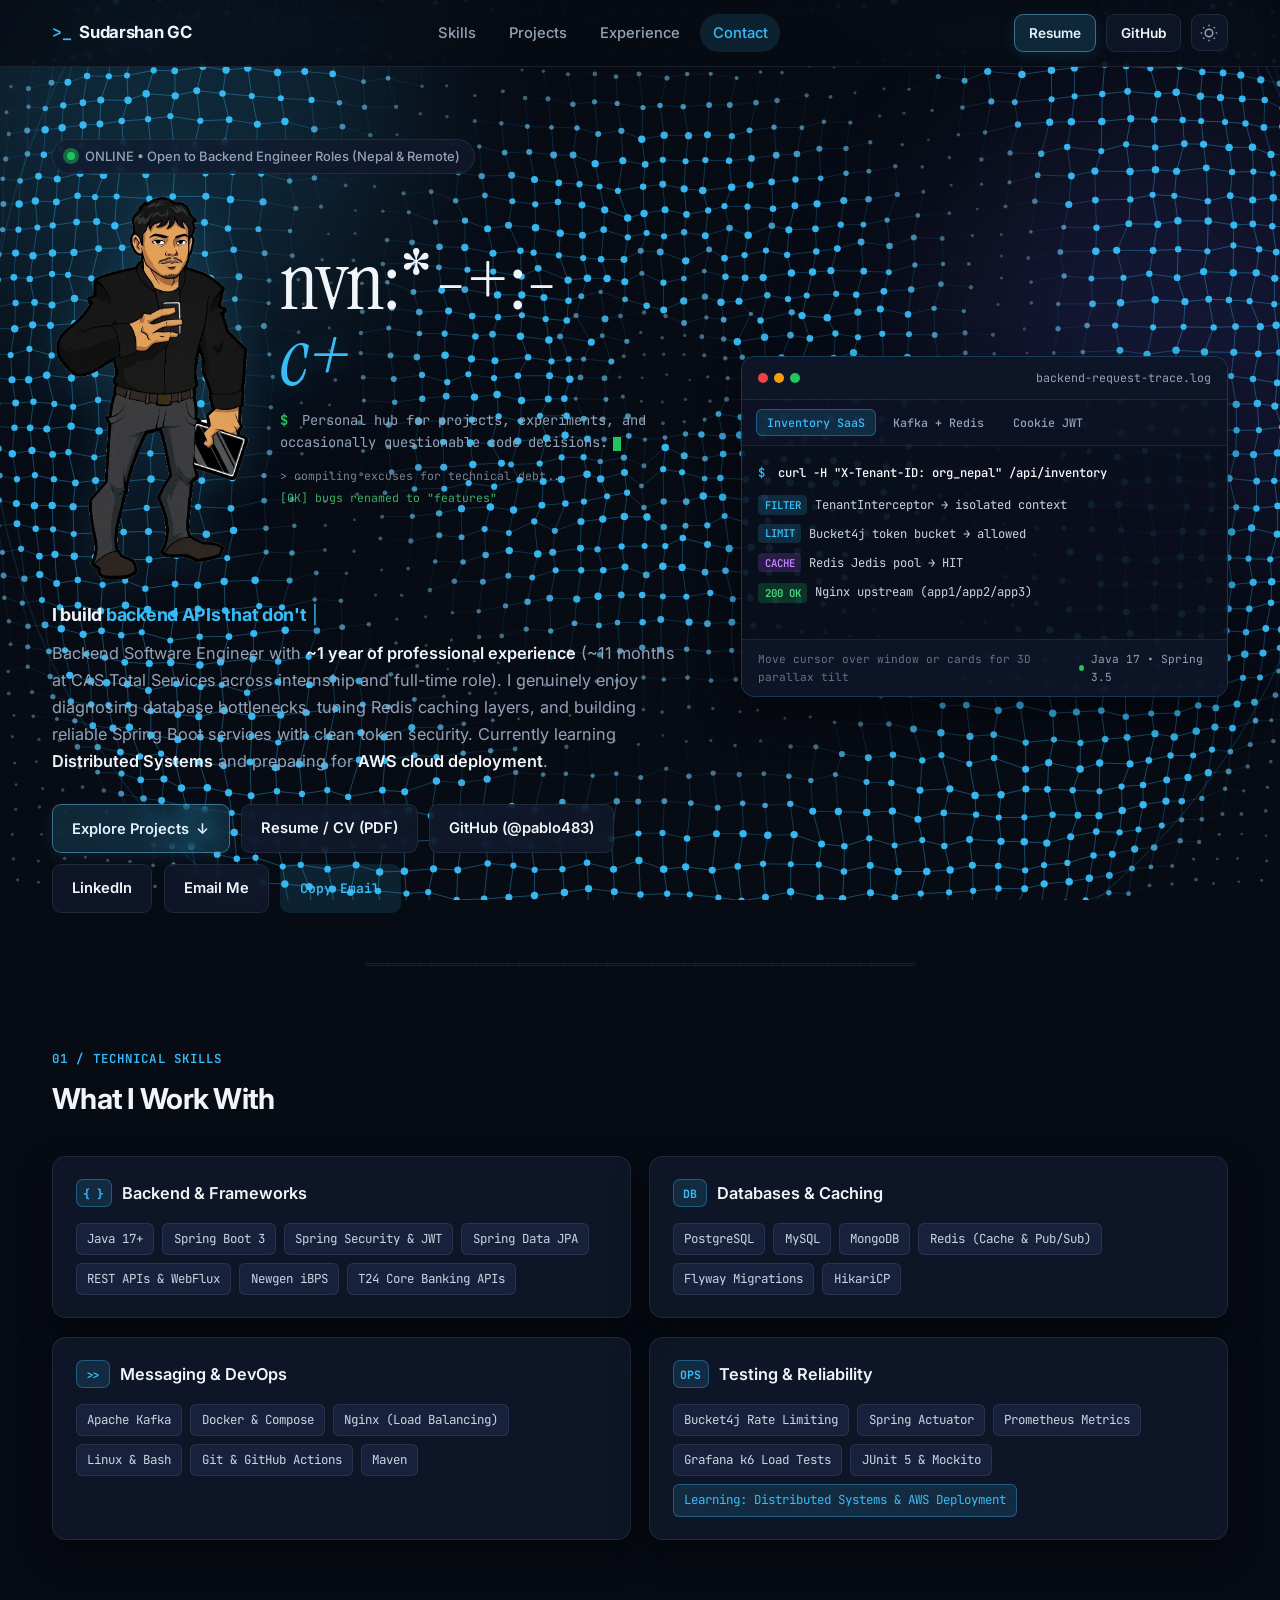
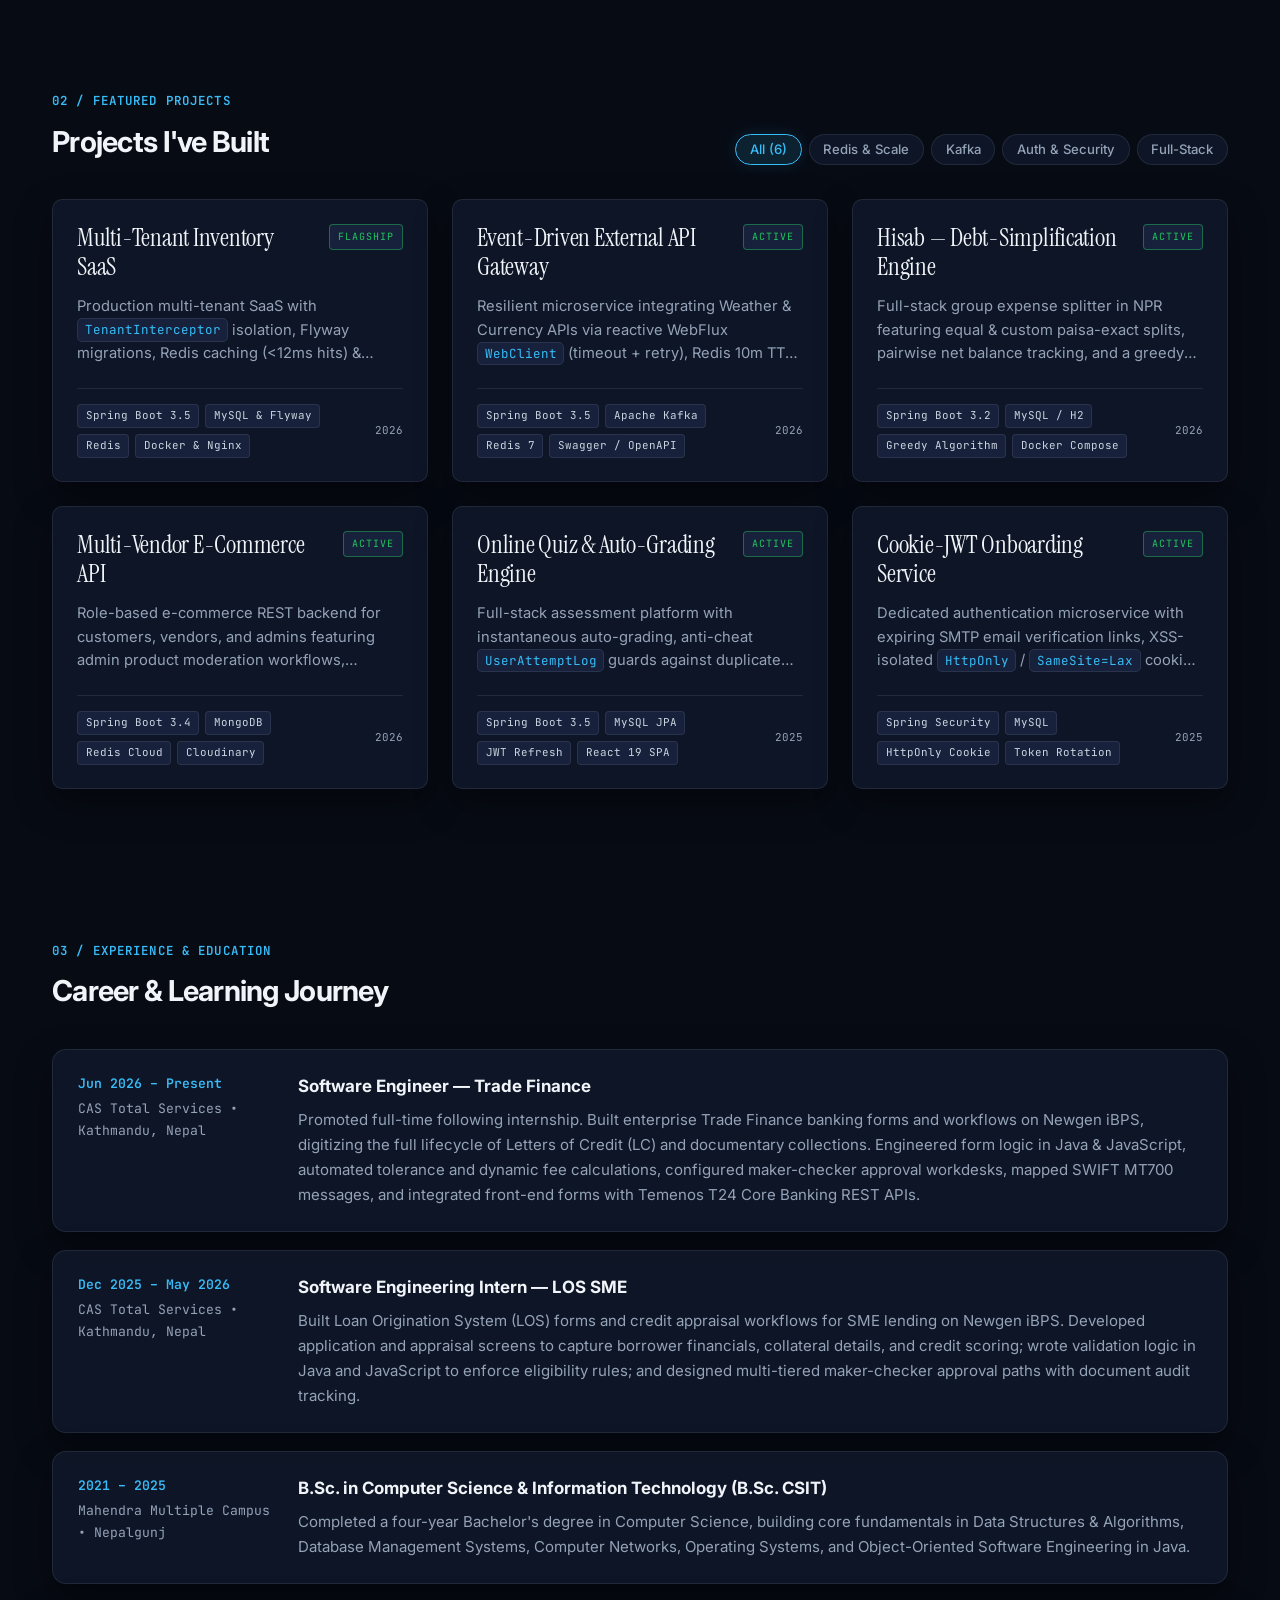
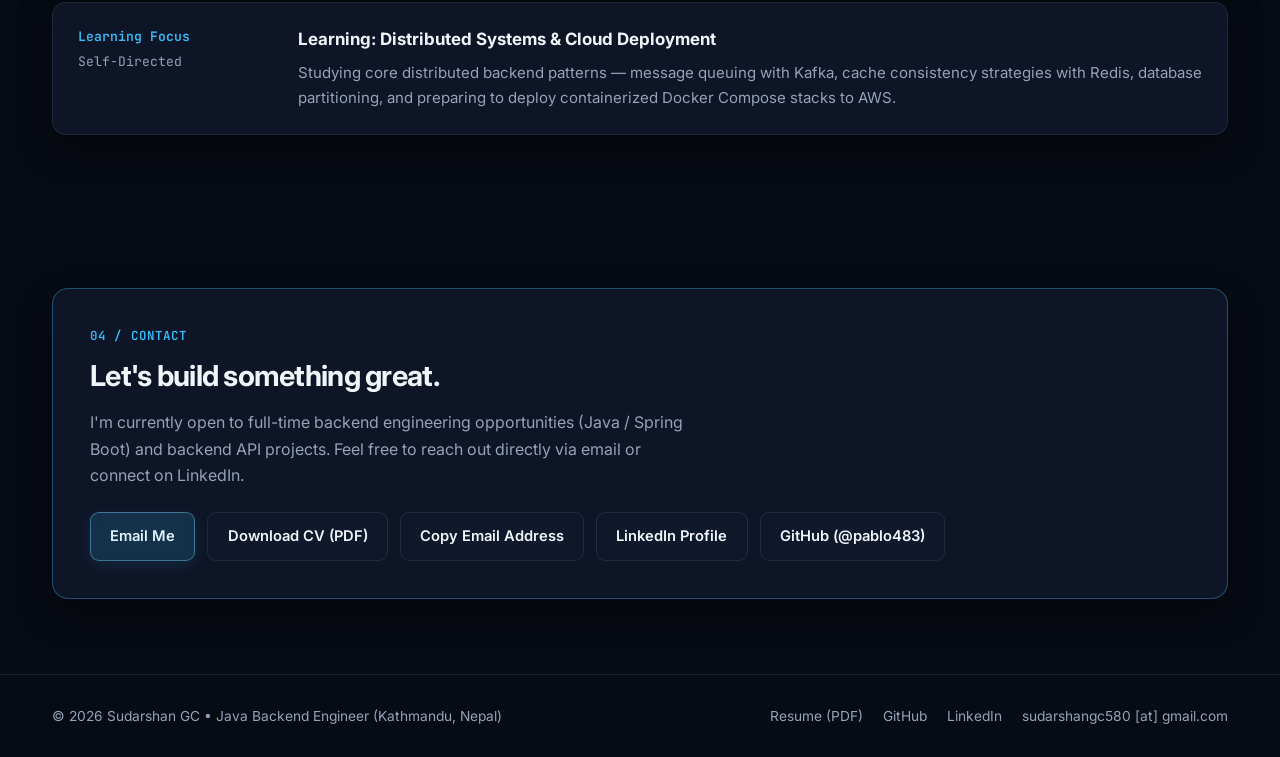
==== index.html @ 9711834b "Order portfolio projects by engineering depth and include Hisab debt-simplification engine" ====
<!DOCTYPE html>
<html lang="en" data-theme="dark">

<head>
  <meta charset="UTF-8" />
  <meta name="viewport" content="width=device-width, initial-scale=1.0" />
  <title>Sudarshan GC — Java &amp; Spring Boot Backend Engineer</title>
  <meta name="description"
    content="Portfolio of Sudarshan GC, Software Engineer (Java &amp; Spring Boot Backend) from Nepal specializing in REST APIs, PostgreSQL, MySQL, MongoDB, Redis, Apache Kafka, Docker, and AWS." />
  <meta property="og:title" content="Sudarshan GC — Java &amp; Spring Boot Backend Engineer" />
  <meta property="og:description"
    content="Backend Software Engineer building multi-tenant SaaS APIs, caching layers, and event-driven Spring Boot services." />
  <meta property="og:type" content="website" />
  <meta property="og:url" content="https://pablo483.github.io/" />
  <link rel="canonical" href="https://pablo483.github.io/" />
  <link rel="preconnect" href="https://fonts.googleapis.com" />
  <link rel="preconnect" href="https://fonts.gstatic.com" crossorigin />
  <link
    href="https://fonts.googleapis.com/css2?family=Instrument+Serif:ital@0;1&amp;family=Inter:wght@400;500;600;700;800&amp;family=JetBrains+Mono:wght@400;500;600&amp;display=swap"
    rel="stylesheet" />
  <link rel="stylesheet" href="styles.css?v=20261116e" />
  <script>
    (function () {
      try {
        var savedTheme = localStorage.getItem("portfolio_theme");
        if (savedTheme === "light" || savedTheme === "dark") {
          document.documentElement.setAttribute("data-theme", savedTheme);
        }
      } catch (e) { }
    })();
  </script>
</head>

<body>
  <!-- Ambient Aurora Orbs & Interactive Particle Lattice Canvas -->
  <div class="ambient-bg" aria-hidden="true">
    <div class="ambient-orb orb-1"></div>
    <div class="ambient-orb orb-2"></div>
  </div>
  <canvas id="particle-canvas" class="particle-canvas" aria-hidden="true"></canvas>

  <!-- Sticky Navigation -->
  <header class="site-header">
    <div class="scroll-progress" id="scroll-progress" aria-hidden="true"></div>
    <div class="container nav-inner">
      <a href="#top" class="brand" aria-label="Sudarshan GC Home">
        <span class="brand-prompt">&gt;_</span>
        <span class="brand-name">Sudarshan GC</span>
      </a>

      <nav class="nav-links" id="nav-links" aria-label="Primary Navigation">
        <a href="#skills" data-nav="skills">Skills</a>
        <a href="#projects" data-nav="projects">Projects</a>
        <a href="#experience" data-nav="experience">Experience</a>
        <a href="#contact" data-nav="contact">Contact</a>
      </nav>

      <div class="nav-actions">
        <a href="Sudarshan_GC_CV.pdf" target="_blank" rel="noopener noreferrer" class="btn btn-primary btn-sm">
          Resume
        </a>

        <a href="https://github.com/pablo483" target="_blank" rel="noopener noreferrer" class="btn btn-outline btn-sm">
          GitHub
        </a>

        <button type="button" class="icon-btn" id="theme-toggle" aria-label="Switch to light mode" title="Switch theme">
          <span class="theme-icon-wrap" id="theme-icon">
            <svg class="icon-sun" viewBox="0 0 24 24" width="18" height="18" fill="none" stroke="currentColor"
              stroke-width="2" aria-hidden="true">
              <circle cx="12" cy="12" r="5"></circle>
              <line x1="12" y1="1" x2="12" y2="3"></line>
              <line x1="12" y1="21" x2="12" y2="23"></line>
              <line x1="4.22" y1="4.22" x2="5.64" y2="5.64"></line>
              <line x1="18.36" y1="18.36" x2="19.78" y2="19.78"></line>
              <line x1="1" y1="12" x2="3" y2="12"></line>
              <line x1="21" y1="12" x2="23" y2="12"></line>
              <line x1="4.22" y1="19.78" x2="5.64" y2="18.36"></line>
              <line x1="18.36" y1="5.64" x2="19.78" y2="4.22"></line>
            </svg>
            <svg class="icon-moon" viewBox="0 0 24 24" width="18" height="18" fill="none" stroke="currentColor"
              stroke-width="2" aria-hidden="true">
              <path d="M21 12.79A9 9 0 1 1 11.21 3 7 7 0 0 0 21 12.79z"></path>
            </svg>
          </span>
        </button>

        <button type="button" class="icon-btn mobile-menu-btn" id="mobile-menu-btn" aria-label="Open navigation menu"
          aria-expanded="false">
          <svg viewBox="0 0 24 24" width="20" height="20" fill="none" stroke="currentColor" stroke-width="2">
            <line x1="3" y1="6" x2="21" y2="6"></line>
            <line x1="3" y1="12" x2="21" y2="12"></line>
            <line x1="3" y1="18" x2="21" y2="18"></line>
          </svg>
        </button>
      </div>
    </div>
  </header>

  <main id="top">
    <!-- Hero / Chad-Inspired Character Avatar + Editorial Title + Terminal Logs + Interactive Pipeline -->
    <section class="hero section">
      <div class="container hero-grid">
        <div class="hero-copy reveal">
          <div class="status-pill">
            <span class="status-dot"></span>
            <span>ONLINE &bull; Open to Backend Engineer Roles (Nepal &amp; Remote)</span>
          </div>

          <div class="hero-identity">
            <figure class="hero-avatar-figure" id="hero-avatar-tilt">
              <img src="sudarshan-avatar.png?v=20261116d" alt="Sudarshan GC character illustration"
                class="hero-avatar-img" width="200" height="384" />
            </figure>

            <div class="hero-identity-content">
              <h1 class="hero-editorial-title" id="scramble-title" title="Hover to decode">
                Sudarshan<br /><em>GC</em>
              </h1>

              <p class="hero-terminal-desc">
                <span class="prompt">$</span> Personal hub for projects, experiments, and occasionally questionable code
                decisions.<span class="terminal-block-cursor" aria-hidden="true"></span>
              </p>

              <!-- Live Scrolling Terminal Logs (Chad Bercea style) -->
              <div class="terminal-logs" id="terminal-logs" aria-live="polite">
                <div class="terminal-log-line">&gt; compiling excuses for technical debt...</div>
              </div>
            </div>
          </div>

          <p class="hero-role-line">
            I build <span class="typing-wrap"><span id="typing-role">backend APIs that don't fall over.</span><span
                class="typing-cursor" aria-hidden="true">|</span></span>
          </p>

          <p class="hero-subtitle">
            Backend Software Engineer with <strong>~1 year of professional experience</strong> (~11 months at CAS Total
            Services across internship and full-time role).
            I genuinely enjoy diagnosing database bottlenecks, tuning Redis caching layers, and building reliable Spring
            Boot services with clean token security.
            Currently learning <strong>Distributed Systems</strong> and preparing for <strong>AWS cloud
              deployment</strong>.
          </p>

          <div class="hero-cta">
            <a href="#projects" class="btn btn-primary btn-shine">
              <span>Explore Projects</span>
              <span aria-hidden="true">&darr;</span>
            </a>
            <a href="Sudarshan_GC_CV.pdf" target="_blank" rel="noopener noreferrer" class="btn btn-outline">
              Resume / CV (PDF)
            </a>
            <a href="https://github.com/pablo483" target="_blank" rel="noopener noreferrer" class="btn btn-outline">
              GitHub (@pablo483)
            </a>
            <a href="https://www.linkedin.com/in/sudarshan-gc-8323a5442/" target="_blank" rel="noopener noreferrer"
              class="btn btn-outline">
              LinkedIn
            </a>
            <a href="#" class="btn btn-outline js-email-link" data-user="sudarshangc580" data-domain="gmail.com">
              Email Me
            </a>
            <button type="button" class="btn btn-ghost copy-email-btn" data-email="sudarshangc580@gmail.com">
              Copy Email
            </button>
          </div>
        </div>

        <!-- Interactive Backend Pipeline Inspector -->
        <aside class="terminal-card spotlight-card reveal" style="--delay: 120ms"
          aria-label="Interactive Backend Request Trace">
          <div class="terminal-bar">
            <div class="terminal-dots" aria-hidden="true">
              <span class="dot red"></span>
              <span class="dot yellow"></span>
              <span class="dot green"></span>
            </div>
            <span class="terminal-title">backend-request-trace.log</span>
          </div>

          <div class="terminal-tabs" role="tablist" aria-label="Select sample API pipeline">
            <button type="button" class="term-tab active" data-trace="saas" role="tab" aria-selected="true">
              Inventory SaaS
            </button>
            <button type="button" class="term-tab" data-trace="kafka" role="tab" aria-selected="false">
              Kafka + Redis
            </button>
            <button type="button" class="term-tab" data-trace="auth" role="tab" aria-selected="false">
              Cookie JWT
            </button>
          </div>

          <div class="terminal-body" id="terminal-body">
            <div class="term-line cmd">
              <span class="prompt">$</span> curl -H "X-Tenant-ID: org_nepal" /api/inventory
            </div>
            <div class="term-line step">
              <span class="badge-ok">FILTER</span> TenantInterceptor &rarr; isolated context
            </div>
            <div class="term-line step">
              <span class="badge-ok">LIMIT</span> Bucket4j token bucket &rarr; allowed
            </div>
            <div class="term-line step">
              <span class="badge-cache">CACHE</span> Redis Jedis pool &rarr; HIT
            </div>
            <div class="term-line step">
              <span class="badge-http">200 OK</span> Nginx upstream (app1/app2/app3)
            </div>
          </div>

          <div class="terminal-footer">
            <span>Move cursor over window or cards for 3D parallax tilt</span>
            <span class="live-indicator"><span class="live-ping"></span>Java 17 • Spring 3.5</span>
          </div>
        </aside>
      </div>
      <div class="ascii-divider" id="ascii-divider" aria-hidden="true">
        ════════════════════════════════════════════════════════════════════════════════════════════════════</div>
    </section>

    <!-- Technical Skills -->
    <section id="skills" class="section">
      <div class="container">
        <div class="section-header reveal">
          <p class="section-eyebrow">01 / TECHNICAL SKILLS</p>
          <h2 class="section-title">What I Work With</h2>
        </div>

        <div class="skills-grid">
          <div class="skill-card spotlight-card reveal" style="--delay: 0ms">
            <div class="skill-card-head">
              <span class="skill-icon" aria-hidden="true">{ }</span>
              <h3>Backend &amp; Frameworks</h3>
            </div>
            <ul class="tag-list">
              <li>Java 17+</li>
              <li>Spring Boot 3</li>
              <li>Spring Security &amp; JWT</li>
              <li>Spring Data JPA</li>
              <li>REST APIs &amp; WebFlux</li>
              <li>Newgen iBPS</li>
              <li>T24 Core Banking APIs</li>
            </ul>
          </div>

          <div class="skill-card spotlight-card reveal" style="--delay: 70ms">
            <div class="skill-card-head">
              <span class="skill-icon" aria-hidden="true">DB</span>
              <h3>Databases &amp; Caching</h3>
            </div>
            <ul class="tag-list">
              <li>PostgreSQL</li>
              <li>MySQL</li>
              <li>MongoDB</li>
              <li>Redis (Cache &amp; Pub/Sub)</li>
              <li>Flyway Migrations</li>
              <li>HikariCP</li>
            </ul>
          </div>

          <div class="skill-card spotlight-card reveal" style="--delay: 140ms">
            <div class="skill-card-head">
              <span class="skill-icon" aria-hidden="true">&gt;&gt;</span>
              <h3>Messaging &amp; DevOps</h3>
            </div>
            <ul class="tag-list">
              <li>Apache Kafka</li>
              <li>Docker &amp; Compose</li>
              <li>Nginx (Load Balancing)</li>
              <li>Linux &amp; Bash</li>
              <li>Git &amp; GitHub Actions</li>
              <li>Maven</li>
            </ul>
          </div>

          <div class="skill-card spotlight-card reveal" style="--delay: 210ms">
            <div class="skill-card-head">
              <span class="skill-icon" aria-hidden="true">OPS</span>
              <h3>Testing &amp; Reliability</h3>
            </div>
            <ul class="tag-list">
              <li>Bucket4j Rate Limiting</li>
              <li>Spring Actuator</li>
              <li>Prometheus Metrics</li>
              <li>Grafana k6 Load Tests</li>
              <li>JUnit 5 &amp; Mockito</li>
              <li class="tag-highlight">Learning: Distributed Systems &amp; AWS Deployment</li>
            </ul>
          </div>
        </div>
      </div>
    </section>

    <!-- Featured Projects -->
    <section id="projects" class="section">
      <div class="container">
        <div class="section-header section-header-row reveal">
          <div>
            <p class="section-eyebrow">02 / FEATURED PROJECTS</p>
            <h2 class="section-title">Projects I've Built</h2>
          </div>

          <div class="filter-bar" role="group" aria-label="Filter projects by category">
            <button type="button" class="filter-btn active" data-filter="all">All (6)</button>
            <button type="button" class="filter-btn" data-filter="redis">Redis &amp; Scale</button>
            <button type="button" class="filter-btn" data-filter="kafka">Kafka</button>
            <button type="button" class="filter-btn" data-filter="security">Auth &amp; Security</button>
            <button type="button" class="filter-btn" data-filter="fullstack">Full-Stack</button>
          </div>
        </div>

        <div class="projects-grid" id="projects-grid">
          <!-- #1 Rank: Inventory-SAAS (214 files, Multi-Tenant SaaS + Redis + Nginx + Docker + k6 + React/TS) -->
          <article class="project-card spotlight-card reveal" data-tags="redis security fullstack">
            <div class="card__header">
              <h3 class="project-title">
                <a href="https://github.com/pablo483/Inventory-SAAS" target="_blank" rel="noopener noreferrer">
                  Multi-Tenant Inventory SaaS
                </a>
              </h3>
              <span class="card__status card__status--active">FLAGSHIP</span>
            </div>

            <p class="project-desc">
              Production multi-tenant SaaS with <code>TenantInterceptor</code> isolation, Flyway migrations, Redis caching (&lt;12ms hits) &amp; Pub/Sub, Bucket4j rate limiting, Nginx 3-replica Docker stack (1,200 req/s in k6), and React 19 + TS UI.
            </p>

            <div class="card__meta">
              <div class="card__tags">
                <span class="card__tag">Spring Boot 3.5</span>
                <span class="card__tag">MySQL &amp; Flyway</span>
                <span class="card__tag">Redis</span>
                <span class="card__tag">Docker &amp; Nginx</span>
              </div>
              <span class="card__date">2026</span>
            </div>

            <div class="card__links">
              <a href="https://github.com/pablo483/Inventory-SAAS" target="_blank" rel="noopener noreferrer"
                class="project-link card__link">
                GitHub &rarr;
              </a>
            </div>
          </article>

          <!-- #2 Rank: external-api-integration (WebClient + Redis 7 + Kafka KRaft + OpenAPI/Swagger + JUnit 5/Mockito + Docker Compose) -->
          <article class="project-card spotlight-card reveal" data-tags="redis kafka">
            <div class="card__header">
              <h3 class="project-title">
                <a href="https://github.com/pablo483/external-api-integration" target="_blank"
                  rel="noopener noreferrer">
                  Event-Driven External API Gateway
                </a>
              </h3>
              <span class="card__status card__status--active">ACTIVE</span>
            </div>

            <p class="project-desc">
              Resilient microservice integrating Weather &amp; Currency APIs via reactive WebFlux <code>WebClient</code> (timeout + retry), Redis 10m TTL caching, async Apache Kafka audit pipeline with manual offset commits, Swagger UI, and JUnit 5 tests.
            </p>

            <div class="card__meta">
              <div class="card__tags">
                <span class="card__tag">Spring Boot 3.5</span>
                <span class="card__tag">Apache Kafka</span>
                <span class="card__tag">Redis 7</span>
                <span class="card__tag">Swagger / OpenAPI</span>
              </div>
              <span class="card__date">2026</span>
            </div>

            <div class="card__links">
              <a href="https://github.com/pablo483/external-api-integration" target="_blank" rel="noopener noreferrer"
                class="project-link card__link">
                GitHub &rarr;
              </a>
            </div>
          </article>

          <!-- #3 Rank: hisab-splitwise (55 files, Greedy Debt-Simplification Engine + Spring Boot 3.2 + MySQL/H2 + Docker Compose + Full-Stack SPA) -->
          <article class="project-card spotlight-card reveal" data-tags="fullstack">
            <div class="card__header">
              <h3 class="project-title">
                <a href="https://github.com/pablo483/hisab-splitwise" target="_blank" rel="noopener noreferrer">
                  Hisab — Debt-Simplification Engine
                </a>
              </h3>
              <span class="card__status card__status--active">ACTIVE</span>
            </div>

            <p class="project-desc">
              Full-stack group expense splitter in NPR featuring equal &amp; custom paisa-exact splits, pairwise net balance tracking, and a greedy minimum-cash-flow debt-simplification algorithm that minimizes group settlement transactions.
            </p>

            <div class="card__meta">
              <div class="card__tags">
                <span class="card__tag">Spring Boot 3.2</span>
                <span class="card__tag">MySQL / H2</span>
                <span class="card__tag">Greedy Algorithm</span>
                <span class="card__tag">Docker Compose</span>
              </div>
              <span class="card__date">2026</span>
            </div>

            <div class="card__links">
              <a href="https://github.com/pablo483/hisab-splitwise" target="_blank" rel="noopener noreferrer"
                class="project-link card__link">
                GitHub &rarr;
              </a>
            </div>
          </article>

          <!-- #4 Rank: Ecommerce_Cloud (44 files, Multi-Vendor RBAC + MongoDB + Redis Cloud + Cloudinary CDN + Scheduled Low-Stock Alerts) -->
          <article class="project-card spotlight-card reveal" data-tags="redis security">
            <div class="card__header">
              <h3 class="project-title">
                <a href="https://github.com/pablo483/Ecommerce_Cloud" target="_blank" rel="noopener noreferrer">
                  Multi-Vendor E-Commerce API
                </a>
              </h3>
              <span class="card__status card__status--active">ACTIVE</span>
            </div>

            <p class="project-desc">
              Role-based e-commerce REST backend for customers, vendors, and admins featuring admin product moderation workflows, Cloudinary multipart media CDN, Redis paginated query caching (&lt;18ms), and <code>@Scheduled</code> low-stock SMTP alerts.
            </p>

            <div class="card__meta">
              <div class="card__tags">
                <span class="card__tag">Spring Boot 3.4</span>
                <span class="card__tag">MongoDB</span>
                <span class="card__tag">Redis Cloud</span>
                <span class="card__tag">Cloudinary</span>
              </div>
              <span class="card__date">2026</span>
            </div>

            <div class="card__links">
              <a href="https://github.com/pablo483/Ecommerce_Cloud" target="_blank" rel="noopener noreferrer"
                class="project-link card__link">
                GitHub &rarr;
              </a>
            </div>
          </article>

          <!-- #5 Rank: online-quiz-backend + Online-Quiz-Frontend (Full-Stack Assessment Engine + Anti-Cheat Attempt Log + React 19 SPA) -->
          <article class="project-card spotlight-card reveal" data-tags="security fullstack">
            <div class="card__header">
              <h3 class="project-title">
                <a href="https://github.com/pablo483/online-quiz-backend" target="_blank" rel="noopener noreferrer">
                  Online Quiz &amp; Auto-Grading Engine
                </a>
              </h3>
              <span class="card__status card__status--active">ACTIVE</span>
            </div>

            <p class="project-desc">
              Full-stack assessment platform with instantaneous auto-grading, anti-cheat <code>UserAttemptLog</code> guards against duplicate option guesses, JWT + UUID refresh tokens, paired with a React 19 + Tailwind CSS frontend.
            </p>

            <div class="card__meta">
              <div class="card__tags">
                <span class="card__tag">Spring Boot 3.5</span>
                <span class="card__tag">MySQL JPA</span>
                <span class="card__tag">JWT Refresh</span>
                <span class="card__tag">React 19 SPA</span>
              </div>
              <span class="card__date">2025</span>
            </div>

            <div class="card__links">
              <a href="https://github.com/pablo483/online-quiz-backend" target="_blank" rel="noopener noreferrer"
                class="project-link card__link">
                GitHub &rarr;
              </a>
            </div>
          </article>

          <!-- #6 Rank: UserOnboarding-API-Cookie (HttpOnly Cookie JWT + DB Refresh Token Rotation + Email Verification + GitHub Actions CI) -->
          <article class="project-card spotlight-card reveal" data-tags="security">
            <div class="card__header">
              <h3 class="project-title">
                <a href="https://github.com/pablo483/UserOnboarding-API-Cookie" target="_blank"
                  rel="noopener noreferrer">
                  Cookie-JWT Onboarding Service
                </a>
              </h3>
              <span class="card__status card__status--active">ACTIVE</span>
            </div>

            <p class="project-desc">
              Dedicated authentication microservice with expiring SMTP email verification links, XSS-isolated <code>HttpOnly</code> / <code>SameSite=Lax</code> cookie JWTs (15m window), and stateful refresh token rotation in MySQL.
            </p>

            <div class="card__meta">
              <div class="card__tags">
                <span class="card__tag">Spring Security</span>
                <span class="card__tag">MySQL</span>
                <span class="card__tag">HttpOnly Cookie</span>
                <span class="card__tag">Token Rotation</span>
              </div>
              <span class="card__date">2025</span>
            </div>

            <div class="card__links">
              <a href="https://github.com/pablo483/UserOnboarding-API-Cookie" target="_blank" rel="noopener noreferrer"
                class="project-link card__link">
                GitHub &rarr;
              </a>
            </div>
          </article>
        </div>
      </div>
    </section>

    <!-- Experience -->
    <section id="experience" class="section">
      <div class="container">
        <div class="section-header reveal">
          <p class="section-eyebrow">03 / EXPERIENCE &amp; EDUCATION</p>
          <h2 class="section-title">Career &amp; Learning Journey</h2>
        </div>

        <div class="timeline">
          <div class="timeline-item spotlight-card reveal">
            <div class="timeline-meta">
              <span class="timeline-period">Jun 2026 &ndash; Present</span>
              <span class="timeline-location">CAS Total Services &bull; Kathmandu, Nepal</span>
            </div>
            <div class="timeline-content">
              <h3>Software Engineer &mdash; Trade Finance</h3>
              <p>
                Promoted full-time following internship. Built enterprise Trade Finance banking forms and workflows on
                Newgen iBPS, digitizing the full lifecycle of Letters of Credit (LC) and documentary collections.
                Engineered form logic in Java &amp; JavaScript, automated tolerance and dynamic fee calculations,
                configured maker-checker approval workdesks, mapped SWIFT MT700 messages, and integrated front-end forms
                with Temenos T24 Core Banking REST APIs.
              </p>
            </div>
          </div>

          <div class="timeline-item spotlight-card reveal" style="--delay: 60ms">
            <div class="timeline-meta">
              <span class="timeline-period">Dec 2025 &ndash; May 2026</span>
              <span class="timeline-location">CAS Total Services &bull; Kathmandu, Nepal</span>
            </div>
            <div class="timeline-content">
              <h3>Software Engineering Intern &mdash; LOS SME</h3>
              <p>
                Built Loan Origination System (LOS) forms and credit appraisal workflows for SME lending on Newgen iBPS.
                Developed application and appraisal screens to capture borrower financials, collateral details, and
                credit scoring; wrote validation logic in Java and JavaScript to enforce eligibility rules; and designed
                multi-tiered maker-checker approval paths with document audit tracking.
              </p>
            </div>
          </div>

          <div class="timeline-item spotlight-card reveal" style="--delay: 120ms">
            <div class="timeline-meta">
              <span class="timeline-period">2021 &ndash; 2025</span>
              <span class="timeline-location">Mahendra Multiple Campus &bull; Nepalgunj</span>
            </div>
            <div class="timeline-content">
              <h3>B.Sc. in Computer Science &amp; Information Technology (B.Sc. CSIT)</h3>
              <p>
                Completed a four-year Bachelor's degree in Computer Science, building core fundamentals in Data
                Structures &amp; Algorithms,
                Database Management Systems, Computer Networks, Operating Systems, and Object-Oriented Software
                Engineering in Java.
              </p>
            </div>
          </div>

          <div class="timeline-item spotlight-card reveal" style="--delay: 180ms">
            <div class="timeline-meta">
              <span class="timeline-period">Learning Focus</span>
              <span class="timeline-location">Self-Directed</span>
            </div>
            <div class="timeline-content">
              <h3>Learning: Distributed Systems &amp; Cloud Deployment</h3>
              <p>
                Studying core distributed backend patterns &mdash; message queuing with Kafka, cache consistency
                strategies with Redis,
                database partitioning, and preparing to deploy containerized Docker Compose stacks to AWS.
              </p>
            </div>
          </div>
        </div>
      </div>
    </section>

    <!-- Contact -->
    <section id="contact" class="section contact-section">
      <div class="container">
        <div class="contact-box spotlight-card reveal">
          <div>
            <p class="section-eyebrow">04 / CONTACT</p>
            <h2 class="section-title">Let's build something great.</h2>
            <p class="contact-desc">
              I'm currently open to full-time backend engineering opportunities (Java / Spring Boot) and backend API
              projects.
              Feel free to reach out directly via email or connect on LinkedIn.
            </p>
          </div>

          <div class="contact-actions">
            <a href="#" class="btn btn-primary btn-shine js-email-link" data-user="sudarshangc580"
              data-domain="gmail.com">
              Email Me
            </a>
            <a href="Sudarshan_GC_CV.pdf" download="Sudarshan_GC_CV.pdf" class="btn btn-outline">
              Download CV (PDF)
            </a>
            <button type="button" class="btn btn-outline copy-email-btn" data-email="sudarshangc580@gmail.com">
              Copy Email Address
            </button>
            <a href="https://www.linkedin.com/in/sudarshan-gc-8323a5442/" target="_blank" rel="noopener noreferrer"
              class="btn btn-outline">
              LinkedIn Profile
            </a>
            <a href="https://github.com/pablo483" target="_blank" rel="noopener noreferrer" class="btn btn-outline">
              GitHub (@pablo483)
            </a>
          </div>
        </div>
      </div>
    </section>
  </main>

  <footer class="site-footer">
    <div class="container footer-inner">
      <span>&copy; <span id="year"></span> Sudarshan GC • Java Backend Engineer (Kathmandu, Nepal)</span>
      <div class="footer-links">
        <a href="Sudarshan_GC_CV.pdf" target="_blank" rel="noopener noreferrer">Resume (PDF)</a>
        <a href="https://github.com/pablo483" target="_blank" rel="noopener noreferrer">GitHub</a>
        <a href="https://www.linkedin.com/in/sudarshan-gc-8323a5442/" target="_blank"
          rel="noopener noreferrer">LinkedIn</a>
        <a href="#" class="js-email-link" data-user="sudarshangc580" data-domain="gmail.com">
          sudarshangc580 [at] gmail.com
        </a>
      </div>
    </div>
  </footer>

  <!-- Floating Back-to-Top Button -->
  <button type="button" id="back-to-top" class="back-to-top" aria-label="Scroll back to top" title="Back to top">
    &uarr;
  </button>

  <div id="toast" class="toast" role="status" aria-live="polite" hidden>
    Email copied to clipboard!
  </div>

  <script src="particles.js?v=20261116d"></script>
  <script src="script.js?v=20261116d"></script>
</body>

</html>
---- styles.css ----
:root[data-theme="dark"] {
  color-scheme: dark;
  --bg: #070b14;
  --bg-elevated: #0f1629;
  --bg-card: rgba(17, 25, 44, 0.78);
  --bg-card-hover: rgba(24, 35, 62, 0.92);
  --terminal-bg: rgba(10, 15, 28, 0.9);
  --border: rgba(148, 163, 184, 0.14);
  --border-strong: rgba(56, 189, 248, 0.35);
  --text: #f1f5f9;
  --text-muted: #94a3b8;
  --accent: #38bdf8;
  --accent-strong: #0284c7;
  --accent-soft: rgba(56, 189, 248, 0.13);
  --spotlight: rgba(56, 189, 248, 0.11);
  --success: #22c55e;
  --tag-bg: rgba(26, 37, 64, 0.85);
  --tag-text: #cbd5e1;
  --header-bg: rgba(7, 11, 20, 0.78);
  --grid-line: rgba(148, 163, 184, 0.07);
  --orb-1: rgba(56, 189, 248, 0.16);
  --orb-2: rgba(99, 102, 241, 0.14);
  --shadow: 0 14px 36px rgba(0, 0, 0, 0.42);
  --avatar-shadow: 0 4px 24px rgba(56, 189, 248, 0.18);
  --avatar-shadow-hover: 0 8px 32px rgba(56, 189, 248, 0.32);
}

:root[data-theme="light"] {
  color-scheme: light;
  --bg: #f8fafc;
  --bg-elevated: #ffffff;
  --bg-card: rgba(255, 255, 255, 0.88);
  --bg-card-hover: #ffffff;
  --terminal-bg: #0f172a;
  --border: rgba(15, 23, 42, 0.1);
  --border-strong: rgba(2, 132, 199, 0.38);
  --text: #0f172a;
  --text-muted: #475569;
  --accent: #0284c7;
  --accent-strong: #0369a1;
  --accent-soft: rgba(2, 132, 199, 0.1);
  --spotlight: rgba(2, 132, 199, 0.08);
  --success: #16a34a;
  --tag-bg: #f1f5f9;
  --tag-text: #334155;
  --header-bg: rgba(248, 250, 252, 0.82);
  --grid-line: rgba(15, 23, 42, 0.05);
  --orb-1: rgba(14, 165, 233, 0.13);
  --orb-2: rgba(99, 102, 241, 0.1);
  --shadow: 0 10px 28px rgba(15, 23, 42, 0.07);
  --avatar-shadow: 0 4px 24px rgba(2, 132, 199, 0.14);
  --avatar-shadow-hover: 0 8px 32px rgba(2, 132, 199, 0.24);
}

*,
*::before,
*::after {
  box-sizing: border-box;
}

html {
  scroll-behavior: smooth;
  scroll-padding-top: 84px;
}

body {
  margin: 0;
  font-family: "Inter", -apple-system, BlinkMacSystemFont, "Segoe UI", Roboto, sans-serif;
  background-color: var(--bg);
  color: var(--text);
  line-height: 1.65;
  overflow-x: hidden;
  -webkit-font-smoothing: antialiased;
}

/* Ambient Aurora Orbs & Interactive Particle Canvas */
.ambient-bg {
  position: fixed;
  inset: 0;
  z-index: -2;
  pointer-events: none;
  overflow: hidden;
}

.particle-canvas {
  position: fixed;
  inset: 0;
  z-index: -1;
  pointer-events: none;
  display: block;
}

main {
  position: relative;
  z-index: 1;
}

.ambient-orb {
  position: absolute;
  border-radius: 50%;
  filter: blur(90px);
  animation: orbFloat 16s ease-in-out infinite alternate;
}

.orb-1 {
  width: 480px;
  height: 480px;
  top: -120px;
  left: -80px;
  background: var(--orb-1);
}

.orb-2 {
  width: 440px;
  height: 440px;
  top: 120px;
  right: -100px;
  background: var(--orb-2);
  animation-delay: -7s;
}

@keyframes orbFloat {
  0% {
    transform: translate3d(0, 0, 0) scale(1);
  }

  100% {
    transform: translate3d(40px, 35px, 0) scale(1.08);
  }
}

code {
  font-family: "JetBrains Mono", ui-monospace, SFMono-Regular, Menlo, monospace;
  font-size: 0.85em;
  background: var(--tag-bg);
  color: var(--accent);
  padding: 0.14rem 0.42rem;
  border-radius: 5px;
  border: 1px solid var(--border);
}

a {
  color: inherit;
  text-decoration: none;
}

.container {
  width: 100%;
  max-width: 1240px;
  margin: 0 auto;
  padding: 0 2rem;
}

.section {
  padding: 4.75rem 0;
  position: relative;
}

/* Header, Scroll Progress Bar & Nav */
.site-header {
  position: sticky;
  top: 0;
  z-index: 50;
  background: var(--header-bg);
  backdrop-filter: blur(14px);
  -webkit-backdrop-filter: blur(14px);
  border-bottom: 1px solid var(--border);
}

.scroll-progress {
  position: absolute;
  top: 0;
  left: 0;
  height: 2.5px;
  width: 100%;
  background: linear-gradient(90deg, #38bdf8, #818cf8, #34d399);
  transform-origin: 0 50%;
  transform: scaleX(0);
  transition: transform 0.08s linear;
}

.nav-inner {
  display: flex;
  align-items: center;
  justify-content: space-between;
  height: 66px;
  gap: 1rem;
}

.brand {
  display: inline-flex;
  align-items: center;
  gap: 0.5rem;
  font-weight: 700;
  font-size: 1.05rem;
  letter-spacing: -0.02em;
}

.brand-prompt {
  font-family: "JetBrains Mono", monospace;
  color: var(--accent);
  font-weight: 600;
  transition: transform 0.2s ease;
}

.brand:hover .brand-prompt {
  transform: translateX(3px);
}

.nav-links {
  display: flex;
  align-items: center;
  gap: 0.45rem;
  font-size: 0.92rem;
  font-weight: 500;
  color: var(--text-muted);
}

.nav-links a {
  padding: 0.4rem 0.8rem;
  border-radius: 999px;
  transition: color 0.2s ease, background-color 0.2s ease;
}

.nav-links a:hover {
  color: var(--text);
  background: var(--accent-soft);
}

.nav-links a.active {
  color: var(--accent);
  background: var(--accent-soft);
}

.nav-actions {
  display: flex;
  align-items: center;
  gap: 0.6rem;
}

.icon-btn.mobile-menu-btn {
  display: none;
}

[data-theme="dark"] .icon-moon {
  display: none;
}

[data-theme="light"] .icon-sun {
  display: none;
}

/* Theme Switch: View Transitions Circular Reveal + Icon Spin */
::view-transition {
  background: transparent;
}

::view-transition-old(root),
::view-transition-new(root) {
  animation: none;
  mix-blend-mode: normal;
  will-change: clip-path;
}

::view-transition-old(root) {
  z-index: 1;
}

::view-transition-new(root) {
  z-index: 9999;
}

html.theme-transitioning *,
html.theme-transitioning *::before,
html.theme-transitioning *::after {
  transition-duration: 0s !important;
  transition-delay: 0s !important;
}

.theme-icon-wrap {
  display: inline-flex;
  align-items: center;
  justify-content: center;
  width: 18px;
  height: 18px;
}

.theme-icon-wrap svg {
  display: block;
}

@keyframes theme-icon-spin {
  0% {
    transform: rotate(0deg) scale(1);
  }

  40% {
    transform: rotate(160deg) scale(0.65);
  }

  100% {
    transform: rotate(360deg) scale(1);
  }
}

.theme-icon-spin {
  animation: theme-icon-spin 0.48s cubic-bezier(0.22, 1, 0.36, 1) forwards;
}

/* Buttons & Hover Sheen */
.btn {
  position: relative;
  overflow: hidden;
  display: inline-flex;
  align-items: center;
  justify-content: center;
  gap: 0.45rem;
  font-family: inherit;
  font-size: 0.92rem;
  font-weight: 600;
  padding: 0.7rem 1.2rem;
  border-radius: 9px;
  border: 1px solid transparent;
  cursor: pointer;
  transition: transform 0.18s ease, box-shadow 0.2s ease, border-color 0.2s ease, background-color 0.2s ease;
}

.btn:hover {
  transform: translateY(-1.5px);
}

.btn:active {
  transform: translateY(0);
}

.btn-sm {
  padding: 0.44rem 0.88rem;
  font-size: 0.85rem;
}

.btn-primary {
  background: rgba(56, 189, 248, 0.16);
  color: #e0f2fe;
  border-color: rgba(125, 211, 252, 0.42);
  box-shadow: 0 4px 16px rgba(56, 189, 248, 0.12);
  backdrop-filter: blur(8px);
}

.btn-primary:hover {
  background: rgba(56, 189, 248, 0.24);
  color: #ffffff;
  border-color: rgba(125, 211, 252, 0.72);
  box-shadow: 0 8px 22px rgba(56, 189, 248, 0.2);
}

:root[data-theme="light"] .btn-primary {
  background: rgba(14, 165, 233, 0.12);
  color: #0369a1;
  border-color: rgba(2, 132, 199, 0.35);
  box-shadow: 0 4px 14px rgba(2, 132, 199, 0.1);
}

:root[data-theme="light"] .btn-primary:hover {
  background: rgba(14, 165, 233, 0.2);
  color: #075985;
  border-color: rgba(2, 132, 199, 0.55);
}

.btn-shine::after {
  content: "";
  position: absolute;
  top: 0;
  left: -120%;
  width: 65%;
  height: 100%;
  background: linear-gradient(115deg,
      transparent,
      rgba(255, 255, 255, 0.28),
      transparent);
  transform: skewX(-20deg);
  transition: left 0.55s ease;
}

.btn-shine:hover::after {
  left: 140%;
}

.btn-outline {
  background: var(--bg-card);
  border-color: var(--border);
  color: var(--text);
  backdrop-filter: blur(8px);
}

.btn-outline:hover {
  background: var(--bg-card-hover);
  border-color: var(--border-strong);
}

.btn-ghost {
  background: var(--accent-soft);
  border-color: transparent;
  color: var(--accent);
  font-family: "JetBrains Mono", monospace;
  font-size: 0.82rem;
}

.btn-ghost:hover {
  border-color: var(--accent);
}

.icon-btn {
  display: inline-flex;
  align-items: center;
  justify-content: center;
  width: 37px;
  height: 37px;
  border-radius: 9px;
  border: 1px solid var(--border);
  background: var(--bg-card);
  color: var(--text-muted);
  cursor: pointer;
  transition: transform 0.18s ease, color 0.18s ease, border-color 0.18s ease;
}

.icon-btn:hover {
  color: var(--accent);
  border-color: var(--border-strong);
  transform: rotate(8deg);
}

/* Hero Two-Column Layout */
.hero {
  padding-top: 4.5rem;
  padding-bottom: 3.75rem;
}

.hero-grid {
  display: grid;
  grid-template-columns: 1.18fr 0.88fr;
  align-items: center;
  gap: 2.25rem;
}

.status-pill {
  display: inline-flex;
  align-items: center;
  gap: 0.6rem;
  padding: 0.36rem 0.9rem;
  border-radius: 999px;
  background: var(--bg-card);
  border: 1px solid var(--border);
  font-size: 0.81rem;
  font-weight: 500;
  color: var(--text-muted);
  margin-bottom: 1.4rem;
  backdrop-filter: blur(8px);
}

.status-dot {
  position: relative;
  width: 8px;
  height: 8px;
  border-radius: 50%;
  background: var(--success);
}

.status-dot::after {
  content: "";
  position: absolute;
  inset: -4px;
  border-radius: 50%;
  background: var(--success);
  opacity: 0.45;
  animation: radarPulse 2.2s ease-out infinite;
}

@keyframes radarPulse {
  0% {
    transform: scale(0.7);
    opacity: 0.65;
  }

  100% {
    transform: scale(2.3);
    opacity: 0;
  }
}

.hero-editorial-title {
  margin: 0 0 0.75rem;
  font-family: "Instrument Serif", Georgia, serif;
  font-size: clamp(3.4rem, 6.6vw, 5.1rem);
  font-weight: 400;
  line-height: 0.94;
  letter-spacing: -0.02em;
  color: var(--text);
  cursor: default;
  white-space: nowrap;
  display: inline-block;
}

.hero-editorial-title em {
  font-style: italic;
  color: var(--accent);
  text-shadow: 0 0 28px rgba(56, 189, 248, 0.28);
}

.hero-identity {
  display: flex;
  align-items: center;
  gap: 1.75rem;
  margin-bottom: 1.25rem;
}

.hero-avatar-figure {
  margin: 0;
  flex-shrink: 0;
}

.hero-avatar-img {
  width: 200px;
  height: auto;
  display: block;
  filter: drop-shadow(var(--avatar-shadow));
  transition: transform 250ms ease, filter 250ms ease;
}

.hero-avatar-img:hover {
  transform: scale(1.03);
  filter: drop-shadow(var(--avatar-shadow-hover));
}

.hero-identity-content {
  flex: 1;
  min-width: 0;
}

.hero-terminal-desc {
  margin: 0;
  font-family: "JetBrains Mono", monospace;
  font-size: 0.86rem;
  color: var(--text-muted);
  max-width: 48ch;
  line-height: 1.65;
}

.hero-terminal-desc .prompt {
  color: var(--success);
  font-weight: 700;
  margin-right: 0.35rem;
  user-select: none;
}

.terminal-block-cursor {
  display: inline-block;
  width: 8px;
  height: 1.05em;
  background: var(--success);
  vertical-align: text-bottom;
  margin-left: 5px;
  animation: blinkCursor 1s step-end infinite;
}

/* Chad Bercea Style Scrolling Terminal Logs */
.terminal-logs {
  font-family: "JetBrains Mono", monospace;
  font-size: 0.72rem;
  color: var(--text-muted);
  opacity: 0.78;
  pointer-events: none;
  margin-top: 0.75rem;
  height: 68px;
  overflow: hidden;
  max-width: 440px;
  display: flex;
  flex-direction: column;
  justify-content: flex-start;
  gap: 0.18rem;
}

.terminal-log-line {
  animation: logFadeIn 0.3s ease-out;
  white-space: nowrap;
  overflow: hidden;
  text-overflow: ellipsis;
  color: #94a3b8;
}

.terminal-log-line.ok {
  color: #4ade80;
}

.terminal-log-line.warn {
  color: #fbbf24;
}

.terminal-log-line.cmd-log {
  color: #38bdf8;
}

.terminal-log-line.fade-out {
  animation: logFadeOut 0.9s ease-out forwards;
}

@keyframes logFadeIn {
  from {
    opacity: 0;
    transform: translateY(8px);
  }

  to {
    opacity: 1;
    transform: translateY(0);
  }
}

@keyframes logFadeOut {
  from {
    opacity: 1;
  }

  to {
    opacity: 0;
  }
}

.hero-role-line {
  margin: 0 0 0.65rem;
  font-size: 1.12rem;
  font-weight: 700;
  letter-spacing: -0.015em;
}

.ascii-divider {
  position: absolute;
  bottom: 0;
  left: 0;
  right: 0;
  font-family: "JetBrains Mono", monospace;
  font-size: 0.6rem;
  color: var(--border-strong);
  opacity: 0.45;
  overflow: hidden;
  white-space: nowrap;
  text-align: center;
  pointer-events: none;
  letter-spacing: -0.5px;
}

.typing-wrap {
  color: var(--accent);
}

.typing-cursor {
  display: inline-block;
  margin-left: 2px;
  color: var(--accent);
  font-weight: 400;
  animation: blinkCursor 0.95s step-end infinite;
}

@keyframes blinkCursor {
  50% {
    opacity: 0;
  }
}

.hero-subtitle {
  max-width: 640px;
  margin: 0 0 1.85rem;
  font-size: 1.02rem;
  color: var(--text-muted);
}

.hero-subtitle strong {
  color: var(--text);
  font-weight: 600;
}

.hero-cta {
  display: flex;
  flex-wrap: wrap;
  gap: 0.7rem;
}

/* Interactive Hero Terminal Card */
.terminal-card {
  background: var(--terminal-bg);
  color: #e2e8f0;
  border: 1px solid rgba(56, 189, 248, 0.25);
  border-radius: 14px;
  box-shadow: 0 20px 45px rgba(0, 0, 0, 0.45);
  overflow: hidden;
  font-family: "JetBrains Mono", monospace;
}

.terminal-bar {
  display: flex;
  align-items: center;
  justify-content: space-between;
  padding: 0.72rem 1rem;
  background: rgba(15, 23, 42, 0.9);
  border-bottom: 1px solid rgba(148, 163, 184, 0.14);
}

.terminal-dots {
  display: flex;
  gap: 6px;
}

.dot {
  width: 10px;
  height: 10px;
  border-radius: 50%;
}

.dot.red {
  background: #ef4444;
}

.dot.yellow {
  background: #f59e0b;
}

.dot.green {
  background: #22c55e;
}

.terminal-title {
  font-size: 0.73rem;
  color: #94a3b8;
}

.terminal-tabs {
  display: flex;
  gap: 0.35rem;
  padding: 0.55rem 0.85rem;
  background: rgba(15, 23, 42, 0.55);
  border-bottom: 1px solid rgba(148, 163, 184, 0.12);
}

.term-tab {
  font-family: inherit;
  font-size: 0.73rem;
  font-weight: 500;
  padding: 0.3rem 0.65rem;
  border-radius: 6px;
  border: 1px solid transparent;
  background: transparent;
  color: #94a3b8;
  cursor: pointer;
  transition: all 0.18s ease;
}

.term-tab:hover {
  color: #f8fafc;
  background: rgba(56, 189, 248, 0.1);
}

.term-tab.active {
  color: #38bdf8;
  background: rgba(56, 189, 248, 0.15);
  border-color: rgba(56, 189, 248, 0.35);
}

.terminal-body {
  padding: 1.05rem 1rem;
  min-height: 192px;
  display: flex;
  flex-direction: column;
  gap: 0.62rem;
  font-size: 0.76rem;
  line-height: 1.5;
}

.term-line {
  opacity: 0;
  transform: translateY(6px);
  animation: termLineIn 0.32s ease forwards;
}

.term-line:nth-child(1) {
  animation-delay: 0.02s;
}

.term-line:nth-child(2) {
  animation-delay: 0.12s;
}

.term-line:nth-child(3) {
  animation-delay: 0.22s;
}

.term-line:nth-child(4) {
  animation-delay: 0.32s;
}

.term-line:nth-child(5) {
  animation-delay: 0.42s;
}

@keyframes termLineIn {
  to {
    opacity: 1;
    transform: translateY(0);
  }
}

.term-line.cmd {
  color: #f8fafc;
  font-weight: 500;
  margin-bottom: 0.2rem;
}

.term-line .prompt {
  color: #38bdf8;
  margin-right: 0.35rem;
}

.term-line.step {
  color: #cbd5e1;
  display: flex;
  align-items: center;
  gap: 0.5rem;
  flex-wrap: wrap;
}

.badge-ok,
.badge-cache,
.badge-http {
  font-size: 0.67rem;
  font-weight: 600;
  padding: 0.1rem 0.42rem;
  border-radius: 4px;
}

.badge-ok {
  background: rgba(56, 189, 248, 0.16);
  color: #38bdf8;
}

.badge-cache {
  background: rgba(168, 85, 247, 0.2);
  color: #c084fc;
}

.badge-http {
  background: rgba(34, 197, 94, 0.2);
  color: #4ade80;
}

.terminal-footer {
  display: flex;
  align-items: center;
  justify-content: space-between;
  padding: 0.6rem 1rem;
  font-size: 0.7rem;
  color: #64748b;
  background: rgba(15, 23, 42, 0.7);
  border-top: 1px solid rgba(148, 163, 184, 0.12);
}

.live-indicator {
  display: inline-flex;
  align-items: center;
  gap: 0.4rem;
  color: #94a3b8;
}

.live-ping {
  width: 6px;
  height: 6px;
  border-radius: 50%;
  background: #22c55e;
}

/* Cursor-Following Spotlight + Heavy 3D Tilt & Parallax Cards */
.spotlight-card {
  position: relative;
  overflow: hidden;
  transform-style: preserve-3d;
  will-change: transform;
  --shine-x: 50%;
  --shine-y: 50%;
  --shine-opacity: 0;
}

.spotlight-card::before {
  content: "";
  position: absolute;
  inset: 0;
  pointer-events: none;
  background: radial-gradient(460px circle at var(--mouse-x, -500px) var(--mouse-y, -500px),
      var(--spotlight),
      transparent 65%);
  opacity: 0;
  transition: opacity 0.3s ease;
  z-index: 0;
}

/* Specular Tilt Shine Overlay (Chad Bercea card::after) */
.spotlight-card::after {
  content: "";
  position: absolute;
  inset: 0;
  pointer-events: none;
  background: radial-gradient(circle at var(--shine-x) var(--shine-y),
      rgba(255, 255, 255, 0.16) 0%,
      rgba(56, 189, 248, 0.08) 32%,
      transparent 62%);
  opacity: var(--shine-opacity);
  transition: opacity 0.25s ease;
  z-index: 0;
}

.spotlight-card:hover {
  border-color: var(--accent) !important;
  box-shadow: 0 14px 36px rgba(56, 189, 248, 0.14);
}

.spotlight-card:hover::before {
  opacity: 1;
}

.spotlight-card>* {
  position: relative;
  z-index: 1;
  transition: transform 0.1s ease-out;
  will-change: transform;
}

/* Scroll Reveal Progressive Enhancement */
html.js-ready .reveal {
  opacity: 0;
  transform: translateY(22px);
  transition:
    opacity 0.65s cubic-bezier(0.22, 1, 0.36, 1),
    transform 0.65s cubic-bezier(0.22, 1, 0.36, 1);
  transition-delay: var(--delay, 0ms);
}

html.js-ready .reveal.is-visible {
  opacity: 1;
  transform: translateY(0);
}

html.js-ready .spotlight-card.tilt-ready {
  opacity: 1;
  transition: border-color 0.25s ease, box-shadow 0.25s ease, background-color 0.25s ease !important;
  transition-delay: 0s !important;
}

/* Section Headers */
.section-header {
  margin-bottom: 2.1rem;
}

.section-header-row {
  display: flex;
  flex-wrap: wrap;
  align-items: flex-end;
  justify-content: space-between;
  gap: 1rem;
}

.section-eyebrow {
  margin: 0 0 0.35rem;
  font-family: "JetBrains Mono", monospace;
  font-size: 0.78rem;
  font-weight: 600;
  letter-spacing: 0.09em;
  color: var(--accent);
}

.section-title {
  margin: 0;
  font-size: 1.8rem;
  letter-spacing: -0.025em;
}

/* Skills Grid */
.skills-grid {
  display: grid;
  grid-template-columns: repeat(2, minmax(0, 1fr));
  gap: 1.15rem;
}

.skill-card {
  background: var(--bg-card);
  border: 1px solid var(--border);
  border-radius: 14px;
  padding: 1.4rem 1.45rem;
  backdrop-filter: blur(10px);
  box-shadow: var(--shadow);
  transition: border-color 0.22s ease, box-shadow 0.22s ease;
}

.skill-card:hover {
  border-color: var(--border-strong);
}

.skill-card-head {
  display: flex;
  align-items: center;
  gap: 0.65rem;
  margin-bottom: 0.95rem;
}

.skill-icon {
  display: inline-flex;
  align-items: center;
  justify-content: center;
  font-family: "JetBrains Mono", monospace;
  font-size: 0.72rem;
  font-weight: 700;
  min-width: 34px;
  height: 28px;
  padding: 0 0.4rem;
  border-radius: 7px;
  background: var(--accent-soft);
  color: var(--accent);
  border: 1px solid var(--border-strong);
}

.skill-card h3 {
  margin: 0;
  font-size: 1.02rem;
  font-weight: 600;
}

.tag-list {
  list-style: none;
  padding: 0;
  margin: 0;
  display: flex;
  flex-wrap: wrap;
  gap: 0.5rem;
}

.tag-list li {
  font-family: "JetBrains Mono", monospace;
  font-size: 0.78rem;
  padding: 0.3rem 0.64rem;
  border-radius: 6px;
  background: var(--tag-bg);
  color: var(--tag-text);
  border: 1px solid var(--border);
  transition: transform 0.16s ease, border-color 0.16s ease, color 0.16s ease;
}

.tag-list li:hover {
  transform: translateY(-1.5px);
  border-color: var(--border-strong);
  color: var(--accent);
}

.tag-list.compact li {
  font-size: 0.74rem;
  padding: 0.22rem 0.54rem;
}

.tag-list li.tag-highlight {
  background: var(--accent-soft);
  color: var(--accent);
  border-color: var(--border-strong);
}

/* Filter Bar */
.filter-bar {
  display: flex;
  flex-wrap: wrap;
  gap: 0.45rem;
}

.filter-btn {
  font-family: inherit;
  font-size: 0.82rem;
  font-weight: 500;
  padding: 0.42rem 0.85rem;
  border-radius: 999px;
  border: 1px solid var(--border);
  background: var(--bg-card);
  color: var(--text-muted);
  cursor: pointer;
  transition: all 0.18s ease;
}

.filter-btn:hover {
  color: var(--text);
  border-color: var(--border-strong);
  transform: translateY(-1px);
}

.filter-btn.active {
  background: var(--accent-soft);
  color: var(--accent);
  border-color: var(--accent);
  box-shadow: 0 0 16px var(--accent-soft);
}

/* Projects Grid (Chad Bercea Compact 3-Column Card Layout) */
.projects-grid {
  display: grid;
  grid-template-columns: repeat(auto-fill, minmax(340px, 1fr));
  gap: 1.5rem;
}

.project-card {
  display: flex;
  flex-direction: column;
  justify-content: space-between;
  background: var(--bg-card);
  border: 1px solid var(--border);
  border-radius: 10px;
  padding: 1.5rem;
  backdrop-filter: blur(10px);
  box-shadow: var(--shadow);
  cursor: pointer;
  position: relative;
  transition: border-color 0.22s ease, box-shadow 0.22s ease;
}

.project-card:hover {
  border-color: var(--accent);
}

.project-card[hidden] {
  display: none;
}

.project-card.filter-animate {
  animation: cardPop 0.34s cubic-bezier(0.22, 1, 0.36, 1);
}

@keyframes cardPop {
  0% {
    opacity: 0;
    transform: scale(0.97) translateY(8px);
  }

  100% {
    opacity: 1;
    transform: scale(1) translateY(0);
  }
}

.card__header {
  display: flex;
  align-items: flex-start;
  justify-content: space-between;
  gap: 1rem;
  margin-bottom: 0.85rem;
}

.project-title {
  margin: 0;
  font-family: "Instrument Serif", Georgia, serif;
  font-size: 1.55rem;
  font-weight: 400;
  line-height: 1.15;
  letter-spacing: -0.01em;
}

.project-title a {
  transition: color 0.18s ease;
}

.project-title a:hover {
  color: var(--accent);
}

.card__status {
  font-family: "JetBrains Mono", monospace;
  font-size: 0.625rem;
  text-transform: uppercase;
  letter-spacing: 0.1em;
  padding: 0.22rem 0.5rem;
  background: var(--tag-bg);
  border: 1px solid var(--border);
  border-radius: 4px;
  white-space: nowrap;
  flex-shrink: 0;
}

.card__status--active {
  color: var(--success);
  border-color: rgba(34, 197, 94, 0.45);
}

.project-desc {
  margin: 0 0 1.4rem;
  color: var(--text-muted);
  font-size: 0.92rem;
  line-height: 1.6;
  display: -webkit-box;
  -webkit-line-clamp: 3;
  -webkit-box-orient: vertical;
  overflow: hidden;
}

.card__meta {
  display: flex;
  align-items: center;
  justify-content: space-between;
  gap: 0.75rem;
  padding-top: 0.95rem;
  border-top: 1px solid var(--border);
  margin-top: auto;
}

.card__tags {
  display: flex;
  gap: 0.35rem;
  flex-wrap: wrap;
}

.card__tag {
  font-family: "JetBrains Mono", monospace;
  font-size: 0.68rem;
  color: var(--tag-text);
  background: var(--tag-bg);
  border: 1px solid var(--border);
  padding: 2px 0.48rem;
  border-radius: 4px;
}

.card__date {
  font-family: "JetBrains Mono", monospace;
  font-size: 0.68rem;
  color: var(--text-muted);
}

.card__links {
  position: absolute;
  bottom: 0.85rem;
  right: 1.25rem;
  display: flex;
  gap: 0.5rem;
  opacity: 0;
  transform: translateY(4px);
  transition: opacity 0.18s ease, transform 0.18s ease;
}

.project-card:hover .card__links {
  opacity: 1;
  transform: translateY(0);
}

.project-card:hover .card__date {
  opacity: 0;
}

.card__link {
  font-family: "JetBrains Mono", monospace;
  font-size: 0.68rem;
  font-weight: 600;
  text-transform: uppercase;
  letter-spacing: 0.05em;
  color: var(--accent);
  background: var(--bg-elevated);
  padding: 0.22rem 0.55rem;
  border: 1px solid var(--accent);
  border-radius: 4px;
  transition: background-color 0.15s ease, color 0.15s ease;
}

.card__link:hover {
  background: var(--accent);
  color: var(--bg);
}

/* Experience Timeline */
.timeline {
  display: flex;
  flex-direction: column;
  gap: 1.15rem;
}

.timeline-item {
  display: grid;
  grid-template-columns: 200px 1fr;
  gap: 1.25rem;
  background: var(--bg-card);
  border: 1px solid var(--border);
  border-radius: 14px;
  padding: 1.45rem 1.55rem;
  backdrop-filter: blur(10px);
  box-shadow: var(--shadow);
  transition: border-color 0.22s ease, box-shadow 0.22s ease;
}

.timeline-item:hover {
  border-color: var(--border-strong);
}

.timeline-meta {
  display: flex;
  flex-direction: column;
  gap: 0.2rem;
  font-family: "JetBrains Mono", monospace;
  font-size: 0.82rem;
}

.timeline-period {
  color: var(--accent);
  font-weight: 600;
}

.timeline-location {
  color: var(--text-muted);
}

.timeline-content h3 {
  margin: 0 0 0.45rem;
  font-size: 1.06rem;
}

.timeline-content p {
  margin: 0;
  color: var(--text-muted);
  font-size: 0.94rem;
}

/* Contact */
.contact-box {
  background: var(--bg-card);
  border: 1px solid var(--border-strong);
  border-radius: 16px;
  padding: 2.3rem;
  display: flex;
  flex-direction: column;
  gap: 1.5rem;
  backdrop-filter: blur(12px);
  box-shadow: var(--shadow);
}

.contact-desc {
  margin: 0.6rem 0 0;
  max-width: 600px;
  color: var(--text-muted);
}

.contact-actions {
  display: flex;
  flex-wrap: wrap;
  gap: 0.75rem;
}

/* Footer */
.site-footer {
  position: relative;
  z-index: 1;
  border-top: 1px solid var(--border);
  padding: 1.85rem 0;
  font-size: 0.86rem;
  color: var(--text-muted);
}

.footer-inner {
  display: flex;
  flex-wrap: wrap;
  align-items: center;
  justify-content: space-between;
  gap: 1rem;
}

.footer-links {
  display: flex;
  flex-wrap: wrap;
  gap: 1.25rem;
}

.footer-links a:hover {
  color: var(--accent);
}

/* Floating Back-to-Top Button */
.back-to-top {
  position: fixed;
  bottom: 1.5rem;
  right: 1.5rem;
  width: 42px;
  height: 42px;
  border-radius: 50%;
  border: 1px solid var(--border-strong);
  background: var(--bg-elevated);
  color: var(--accent);
  font-size: 1.1rem;
  font-weight: 700;
  cursor: pointer;
  box-shadow: var(--shadow);
  opacity: 0;
  visibility: hidden;
  transform: translateY(10px);
  transition: opacity 0.25s ease, transform 0.25s ease, visibility 0.25s ease;
  z-index: 60;
}

.back-to-top.visible {
  opacity: 1;
  visibility: visible;
  transform: translateY(0);
}

.back-to-top:hover {
  background: var(--accent-soft);
  transform: translateY(-2px);
}

/* Toast Notification */
.toast {
  position: fixed;
  bottom: 1.5rem;
  left: 50%;
  transform: translateX(-50%);
  background: linear-gradient(135deg, #0ea5e9, #2563eb);
  color: #ffffff;
  font-size: 0.88rem;
  font-weight: 600;
  padding: 0.65rem 1.15rem;
  border-radius: 999px;
  box-shadow: var(--shadow);
  z-index: 100;
  animation: toastIn 0.25s ease;
}

@keyframes toastIn {
  from {
    opacity: 0;
    transform: translate(-50%, 10px);
  }

  to {
    opacity: 1;
    transform: translate(-50%, 0);
  }
}

/* Reduced Motion Accessibility */
@media (prefers-reduced-motion: reduce) {

  *,
  *::before,
  *::after {
    animation-duration: 0.01ms !important;
    animation-iteration-count: 1 !important;
    transition-duration: 0.01ms !important;
    scroll-behavior: auto !important;
  }
}

/* Tablet & Mobile Responsive */
@media (max-width: 920px) {
  .hero-grid {
    grid-template-columns: 1fr;
  }
}

@media (max-width: 768px) {
  .section {
    padding: 3.35rem 0;
  }

  .icon-btn.mobile-menu-btn {
    display: inline-flex;
  }

  .nav-links {
    display: none;
    position: absolute;
    top: 66px;
    left: 0;
    right: 0;
    flex-direction: column;
    align-items: flex-start;
    gap: 0.2rem;
    background: var(--bg-elevated);
    border-bottom: 1px solid var(--border);
    padding: 0.65rem 1.25rem 1rem;
  }

  .nav-links.open {
    display: flex;
  }

  .nav-links a {
    width: 100%;
    border-radius: 8px;
    padding: 0.6rem 0.75rem;
  }

  .skills-grid,
  .projects-grid,
  .timeline-item {
    grid-template-columns: 1fr;
  }

  .contact-box {
    padding: 1.55rem;
  }

  .hero-identity {
    flex-direction: column;
    align-items: flex-start;
    gap: 1.15rem;
  }

  .hero-avatar-img {
    width: 148px;
  }
}
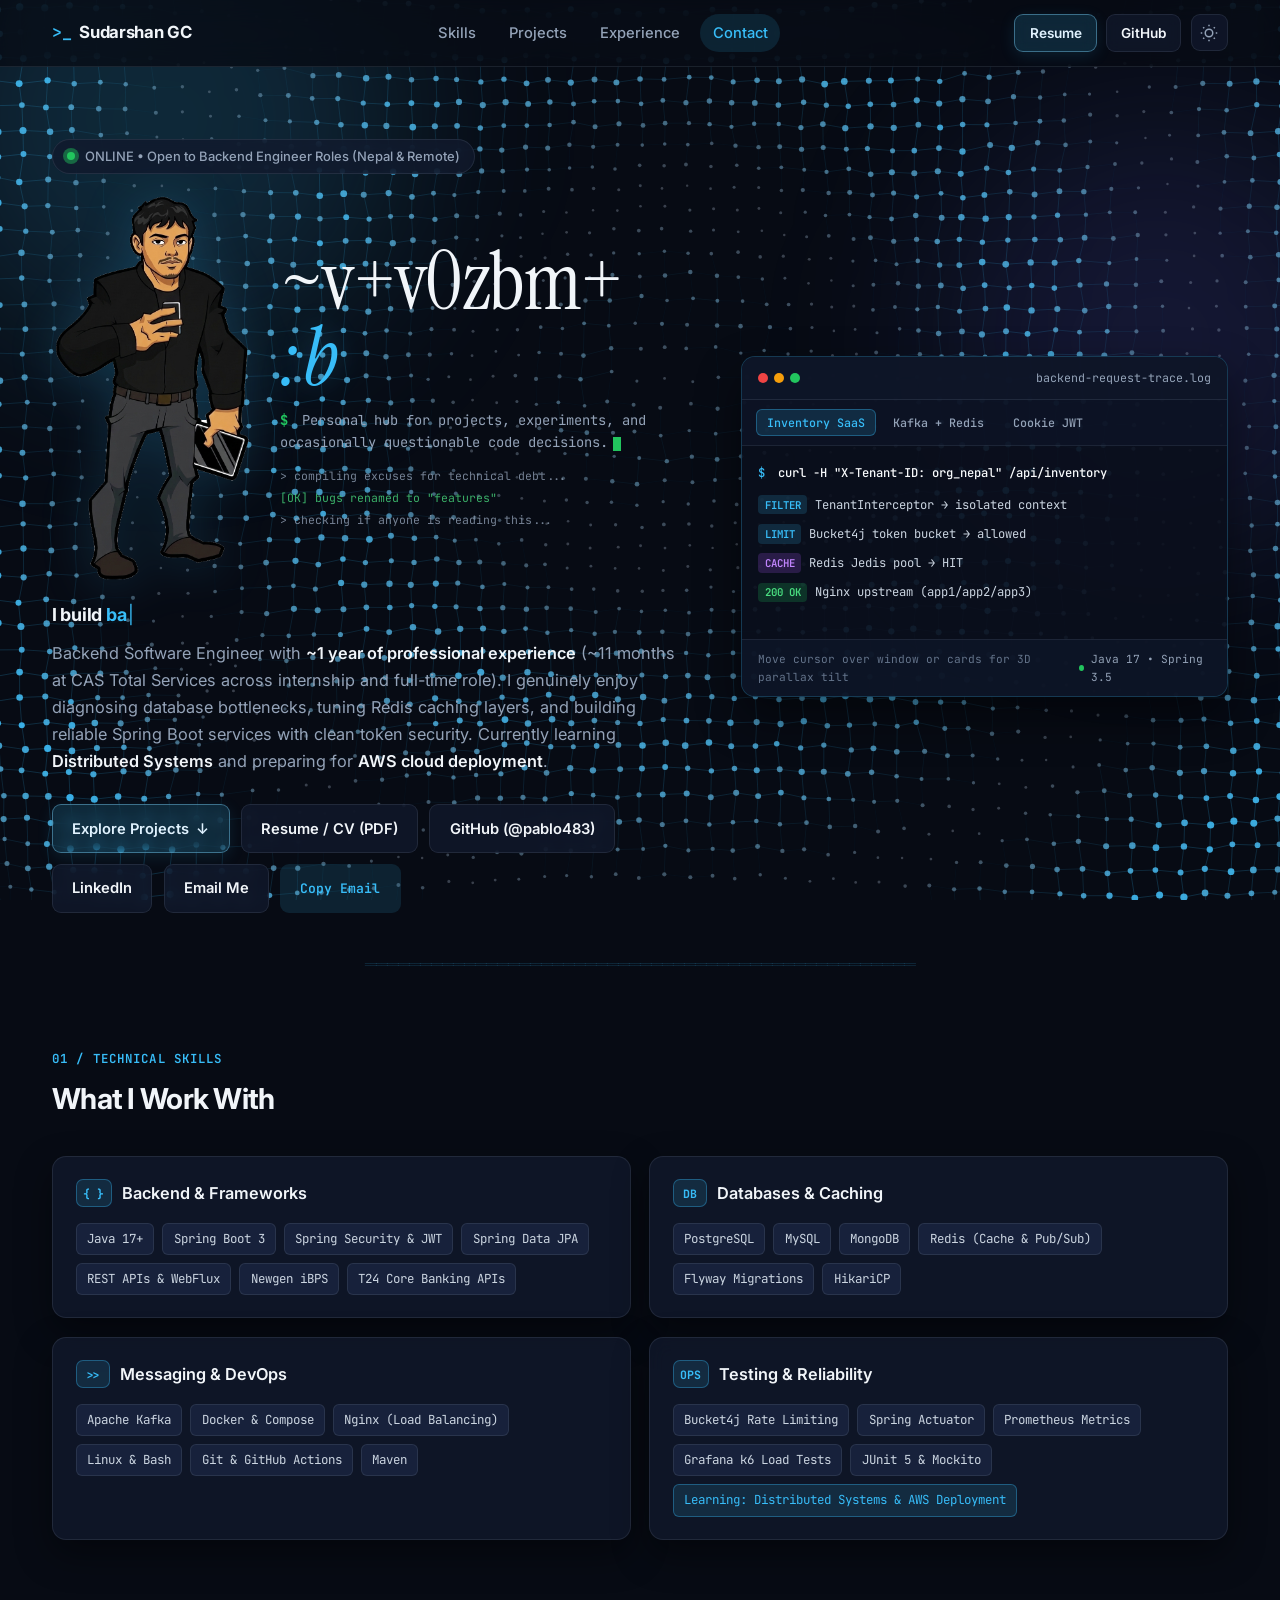
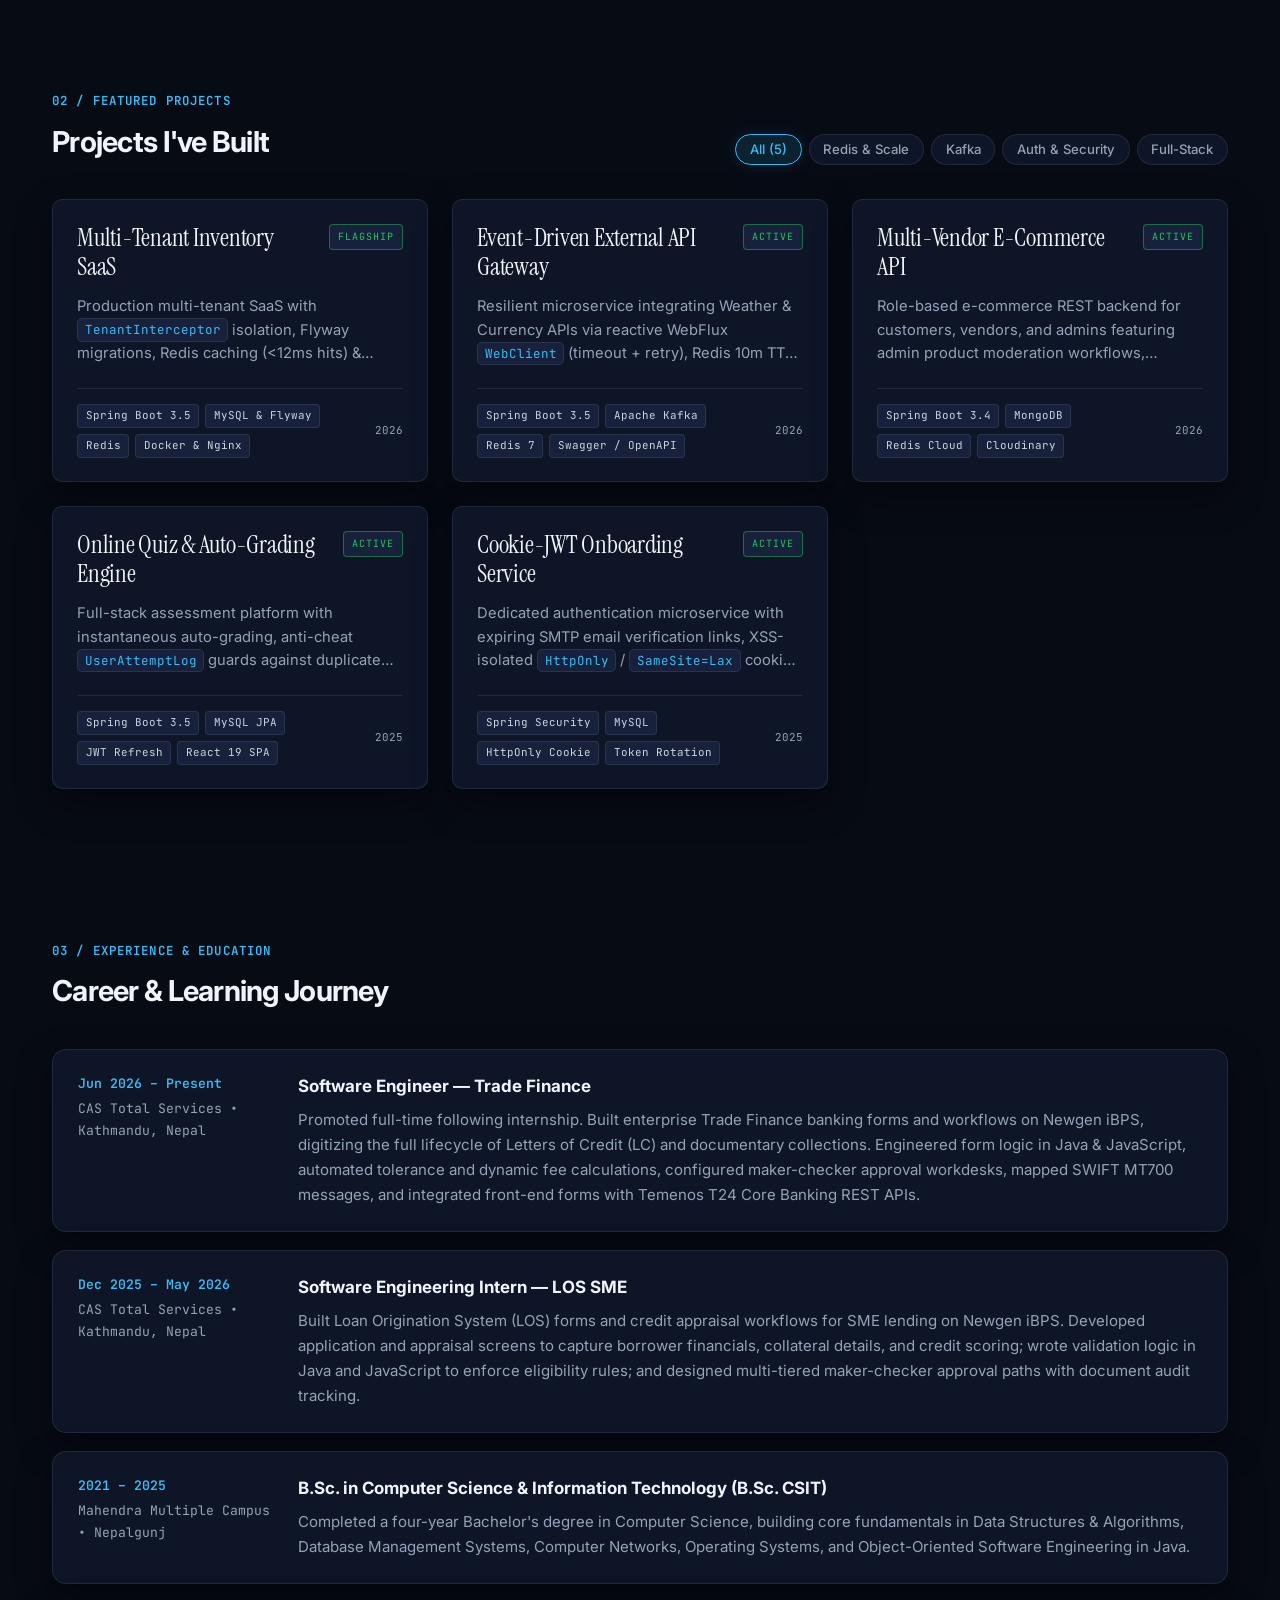
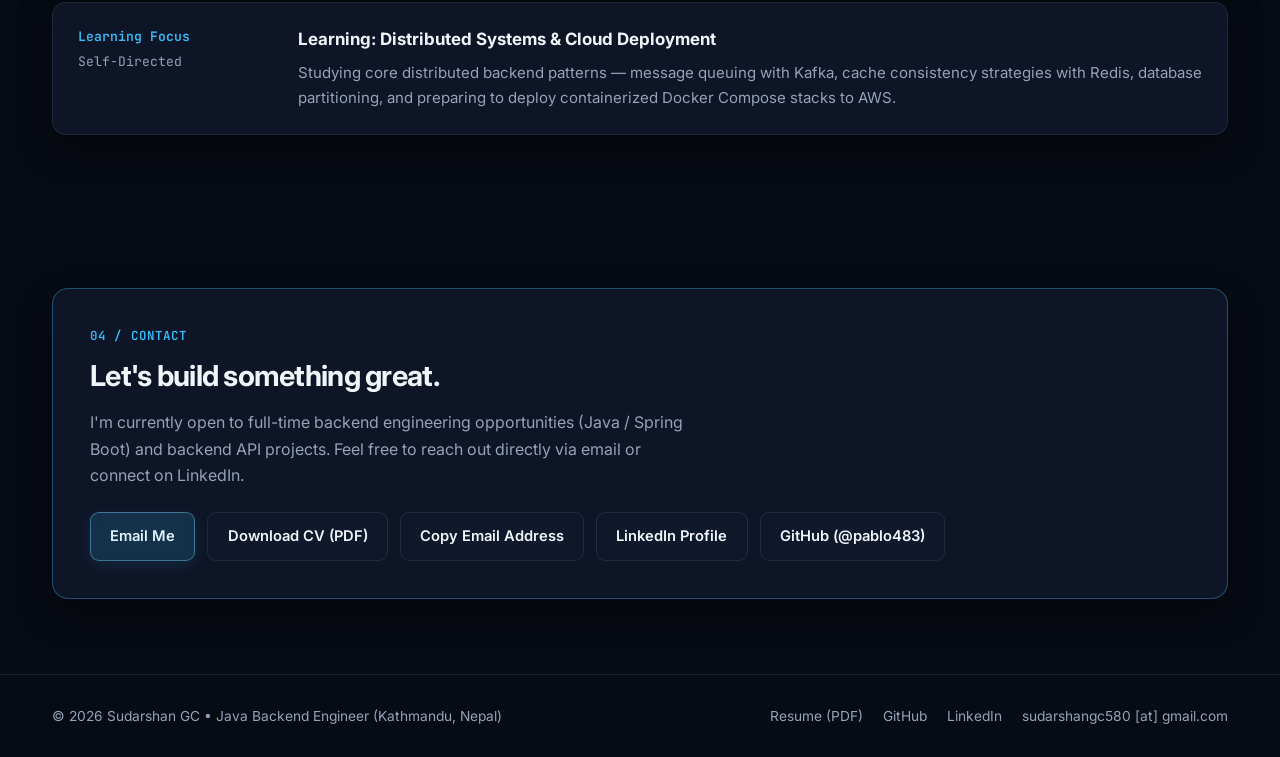
==== commit b53fe7cb: "Remove personal hisab-splitwise project and keep top 5 public backend projects ranked by quality" ====
--- a/index.html
+++ b/index.html
@@ -26,7 +26,7 @@
         if (savedTheme === "light" || savedTheme === "dark") {
           document.documentElement.setAttribute("data-theme", savedTheme);
         }
-      } catch (e) { }
+      } catch (e) {  }
     })();
   </script>
 </head>
@@ -303,7 +303,7 @@
           </div>
 
           <div class="filter-bar" role="group" aria-label="Filter projects by category">
-            <button type="button" class="filter-btn active" data-filter="all">All (6)</button>
+            <button type="button" class="filter-btn active" data-filter="all">All (5)</button>
             <button type="button" class="filter-btn" data-filter="redis">Redis &amp; Scale</button>
             <button type="button" class="filter-btn" data-filter="kafka">Kafka</button>
             <button type="button" class="filter-btn" data-filter="security">Auth &amp; Security</button>
@@ -324,7 +324,9 @@
             </div>
 
             <p class="project-desc">
-              Production multi-tenant SaaS with <code>TenantInterceptor</code> isolation, Flyway migrations, Redis caching (&lt;12ms hits) &amp; Pub/Sub, Bucket4j rate limiting, Nginx 3-replica Docker stack (1,200 req/s in k6), and React 19 + TS UI.
+              Production multi-tenant SaaS with <code>TenantInterceptor</code> isolation, Flyway migrations, Redis
+              caching (&lt;12ms hits) &amp; Pub/Sub, Bucket4j rate limiting, Nginx 3-replica Docker stack (1,200 req/s
+              in k6), and React 19 + TS UI.
             </p>
 
             <div class="card__meta">
@@ -358,7 +360,9 @@
             </div>
 
             <p class="project-desc">
-              Resilient microservice integrating Weather &amp; Currency APIs via reactive WebFlux <code>WebClient</code> (timeout + retry), Redis 10m TTL caching, async Apache Kafka audit pipeline with manual offset commits, Swagger UI, and JUnit 5 tests.
+              Resilient microservice integrating Weather &amp; Currency APIs via reactive WebFlux <code>WebClient</code>
+              (timeout + retry), Redis 10m TTL caching, async Apache Kafka audit pipeline with manual offset commits,
+              Swagger UI, and JUnit 5 tests.
             </p>
 
             <div class="card__meta">
@@ -379,40 +383,7 @@
             </div>
           </article>
 
-          <!-- #3 Rank: hisab-splitwise (55 files, Greedy Debt-Simplification Engine + Spring Boot 3.2 + MySQL/H2 + Docker Compose + Full-Stack SPA) -->
-          <article class="project-card spotlight-card reveal" data-tags="fullstack">
-            <div class="card__header">
-              <h3 class="project-title">
-                <a href="https://github.com/pablo483/hisab-splitwise" target="_blank" rel="noopener noreferrer">
-                  Hisab — Debt-Simplification Engine
-                </a>
-              </h3>
-              <span class="card__status card__status--active">ACTIVE</span>
-            </div>
-
-            <p class="project-desc">
-              Full-stack group expense splitter in NPR featuring equal &amp; custom paisa-exact splits, pairwise net balance tracking, and a greedy minimum-cash-flow debt-simplification algorithm that minimizes group settlement transactions.
-            </p>
-
-            <div class="card__meta">
-              <div class="card__tags">
-                <span class="card__tag">Spring Boot 3.2</span>
-                <span class="card__tag">MySQL / H2</span>
-                <span class="card__tag">Greedy Algorithm</span>
-                <span class="card__tag">Docker Compose</span>
-              </div>
-              <span class="card__date">2026</span>
-            </div>
-
-            <div class="card__links">
-              <a href="https://github.com/pablo483/hisab-splitwise" target="_blank" rel="noopener noreferrer"
-                class="project-link card__link">
-                GitHub &rarr;
-              </a>
-            </div>
-          </article>
-
-          <!-- #4 Rank: Ecommerce_Cloud (44 files, Multi-Vendor RBAC + MongoDB + Redis Cloud + Cloudinary CDN + Scheduled Low-Stock Alerts) -->
+          <!-- #3 Rank: Ecommerce_Cloud (44 files, Multi-Vendor RBAC + MongoDB + Redis Cloud + Cloudinary CDN + Scheduled Low-Stock Alerts) -->
           <article class="project-card spotlight-card reveal" data-tags="redis security">
             <div class="card__header">
               <h3 class="project-title">
@@ -424,7 +395,9 @@
             </div>
 
             <p class="project-desc">
-              Role-based e-commerce REST backend for customers, vendors, and admins featuring admin product moderation workflows, Cloudinary multipart media CDN, Redis paginated query caching (&lt;18ms), and <code>@Scheduled</code> low-stock SMTP alerts.
+              Role-based e-commerce REST backend for customers, vendors, and admins featuring admin product moderation
+              workflows, Cloudinary multipart media CDN, Redis paginated query caching (&lt;18ms), and
+              <code>@Scheduled</code> low-stock SMTP alerts.
             </p>
 
             <div class="card__meta">
@@ -457,7 +430,9 @@
             </div>
 
             <p class="project-desc">
-              Full-stack assessment platform with instantaneous auto-grading, anti-cheat <code>UserAttemptLog</code> guards against duplicate option guesses, JWT + UUID refresh tokens, paired with a React 19 + Tailwind CSS frontend.
+              Full-stack assessment platform with instantaneous auto-grading, anti-cheat <code>UserAttemptLog</code>
+              guards against duplicate option guesses, JWT + UUID refresh tokens, paired with a React 19 + Tailwind CSS
+              frontend.
             </p>
 
             <div class="card__meta">
@@ -491,7 +466,9 @@
             </div>
 
             <p class="project-desc">
-              Dedicated authentication microservice with expiring SMTP email verification links, XSS-isolated <code>HttpOnly</code> / <code>SameSite=Lax</code> cookie JWTs (15m window), and stateful refresh token rotation in MySQL.
+              Dedicated authentication microservice with expiring SMTP email verification links, XSS-isolated
+              <code>HttpOnly</code> / <code>SameSite=Lax</code> cookie JWTs (15m window), and stateful refresh token
+              rotation in MySQL.
             </p>
 
             <div class="card__meta">
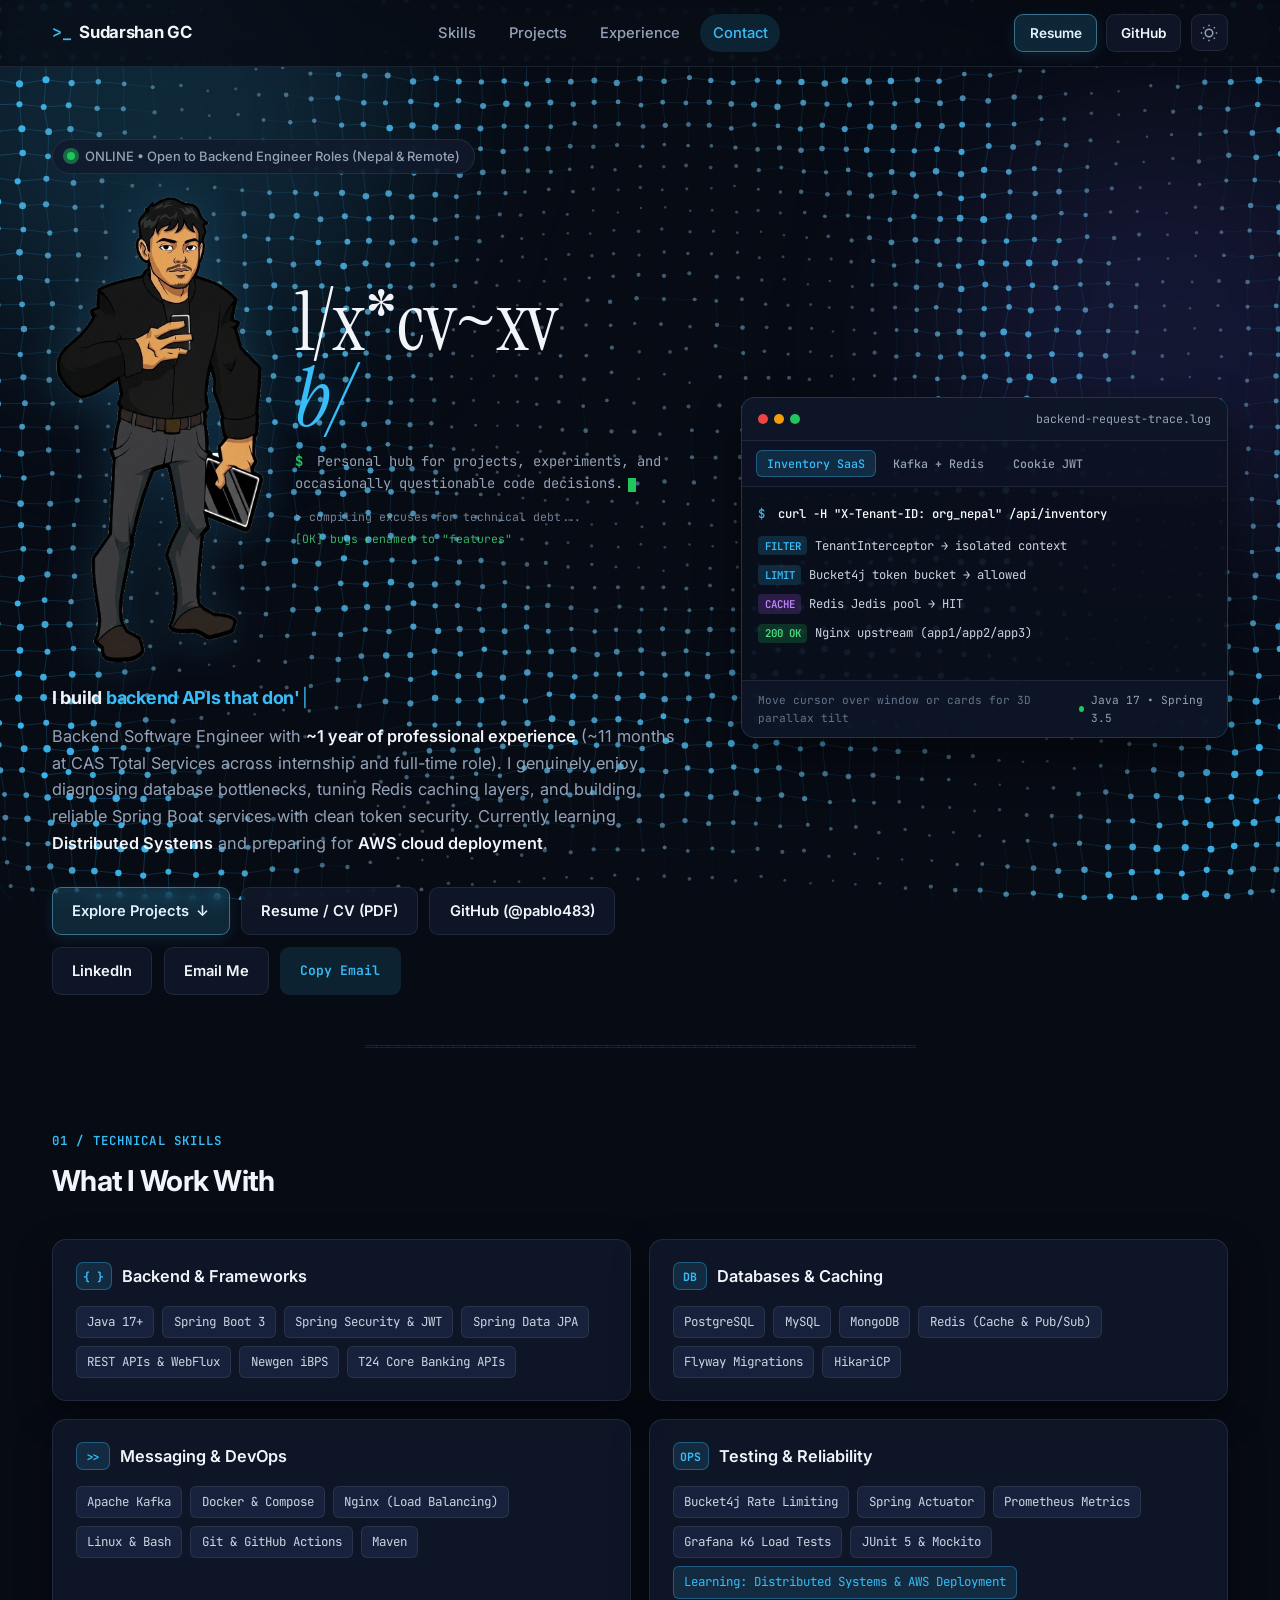
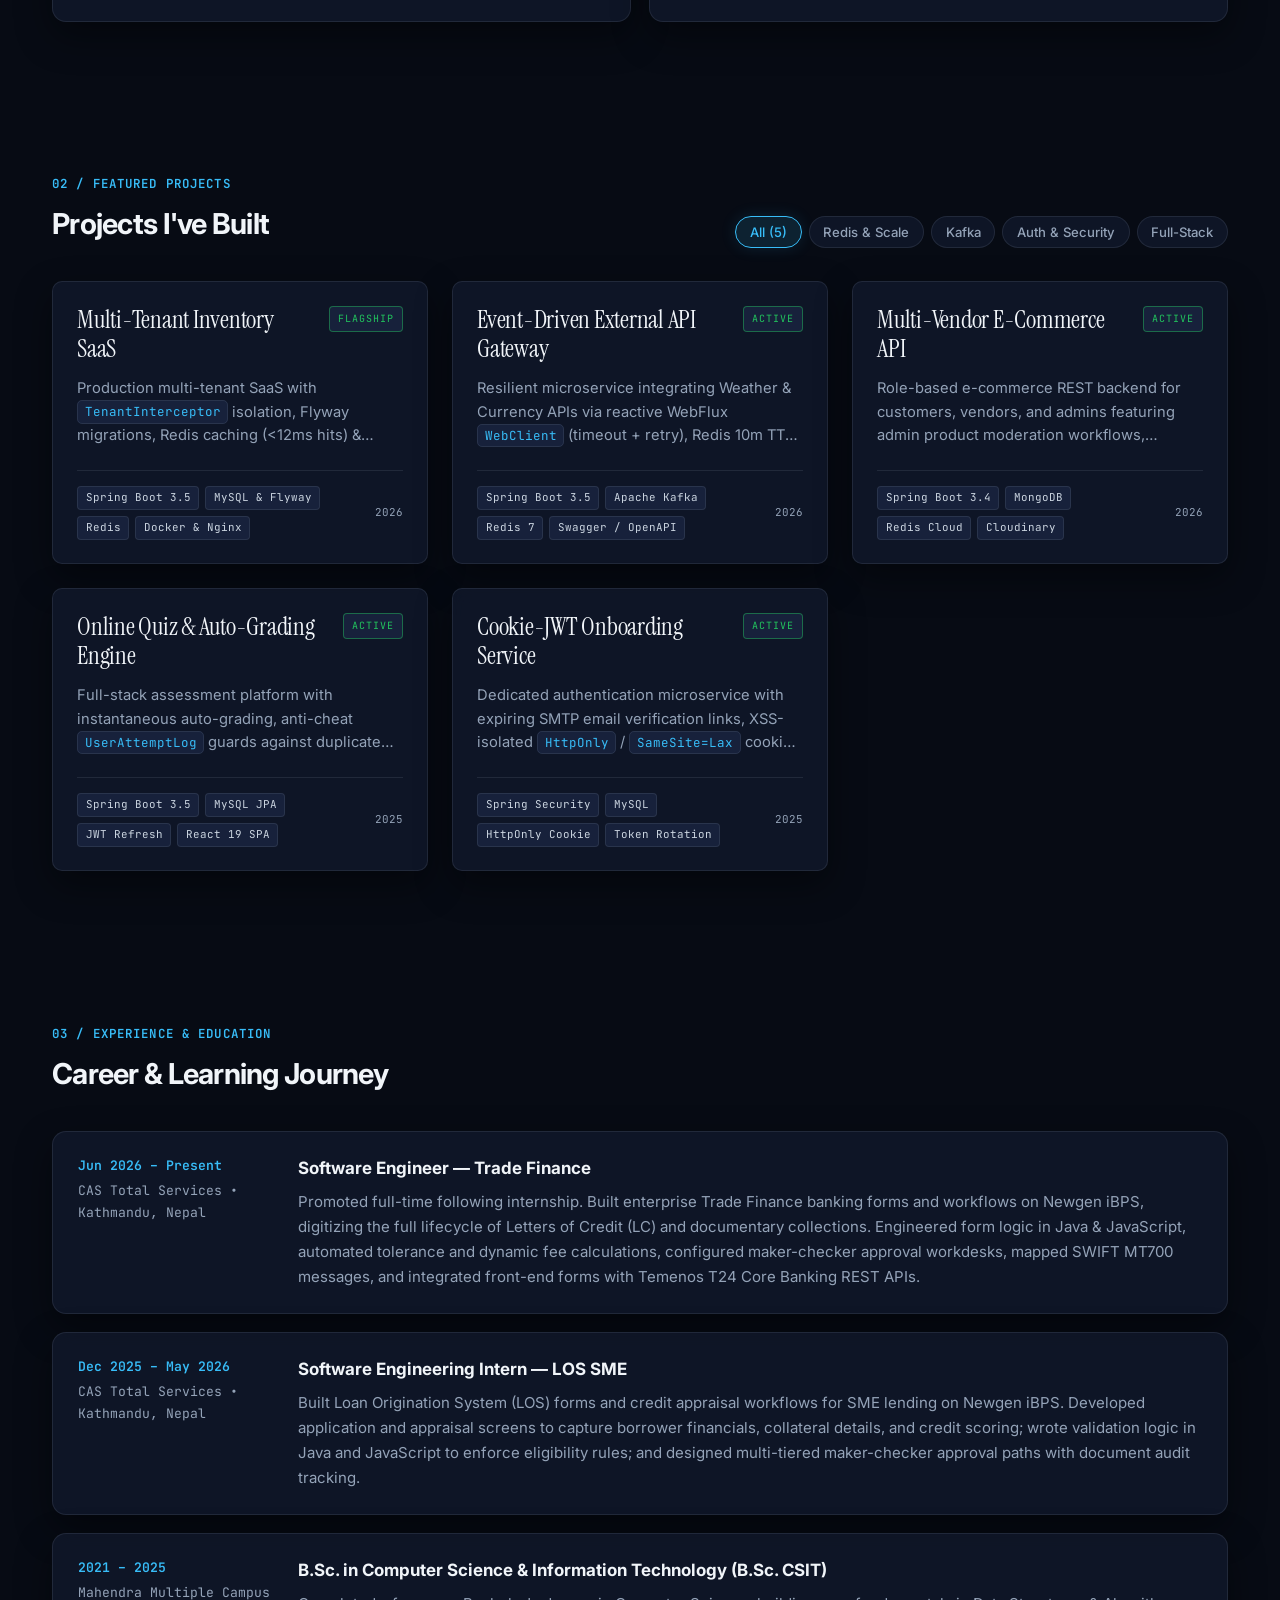
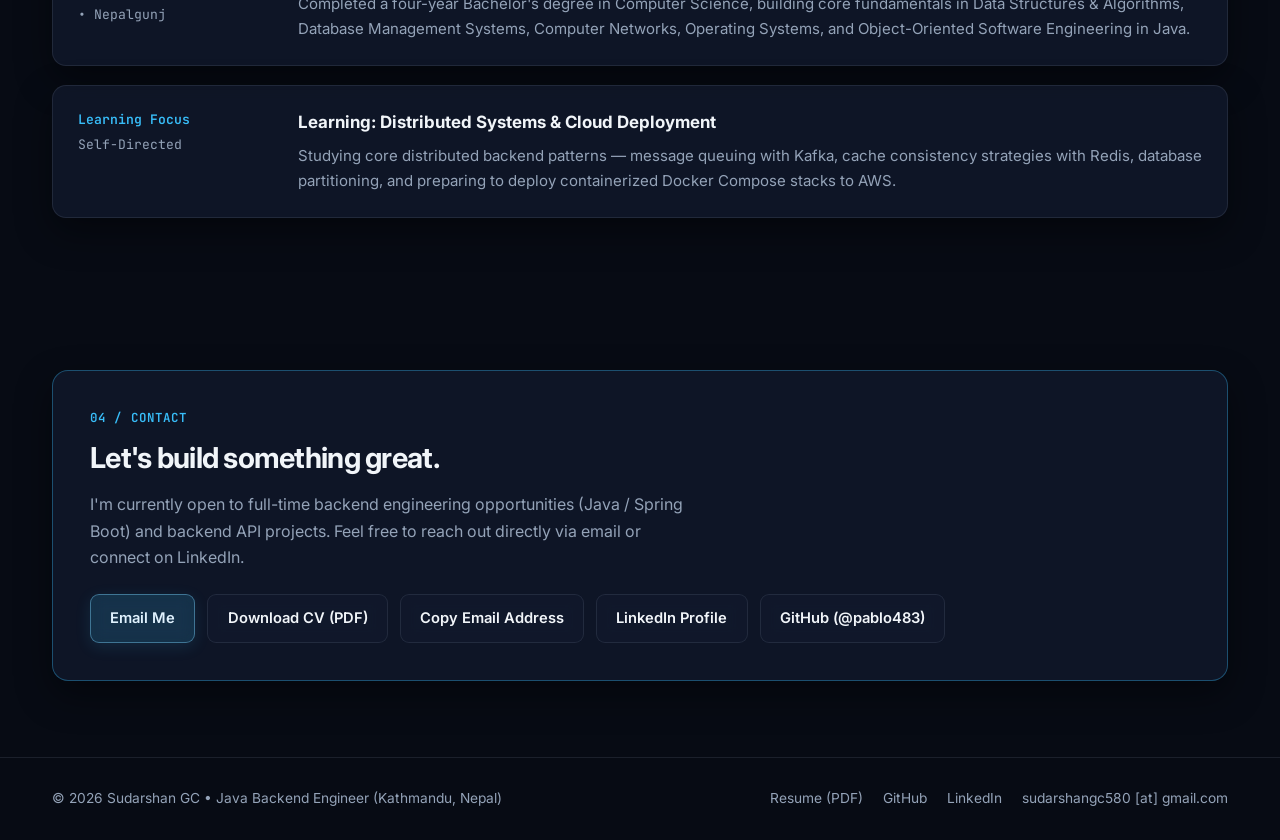
==== commit e50ad5cf: "Lengthen character avatar stature and increase display height" ====
--- a/index.html
+++ b/index.html
@@ -18,7 +18,7 @@
   <link
     href="https://fonts.googleapis.com/css2?family=Instrument+Serif:ital@0;1&amp;family=Inter:wght@400;500;600;700;800&amp;family=JetBrains+Mono:wght@400;500;600&amp;display=swap"
     rel="stylesheet" />
-  <link rel="stylesheet" href="styles.css?v=20261116e" />
+  <link rel="stylesheet" href="styles.css?v=20261116f" />
   <script>
     (function () {
       try {
@@ -26,9 +26,8 @@
         if (savedTheme === "light" || savedTheme === "dark") {
           document.documentElement.setAttribute("data-theme", savedTheme);
         }
-      } catch (e) {  }
-    })();
-  </script>
+      } catch (e) {   }
+    })()  </script>
 </head>
 
 <body>
@@ -109,8 +108,8 @@
 
           <div class="hero-identity">
             <figure class="hero-avatar-figure" id="hero-avatar-tilt">
-              <img src="sudarshan-avatar.png?v=20261116d" alt="Sudarshan GC character illustration"
-                class="hero-avatar-img" width="200" height="384" />
+              <img src="sudarshan-avatar.png?v=20261116f" alt="Sudarshan GC character illustration"
+                class="hero-avatar-img" width="215" height="466" />
             </figure>
 
             <div class="hero-identity-content">
--- a/styles.css
+++ b/styles.css
@@ -519,7 +519,7 @@
 }
 
 .hero-avatar-img {
-  width: 200px;
+  width: 215px;
   height: auto;
   display: block;
   filter: drop-shadow(var(--avatar-shadow));
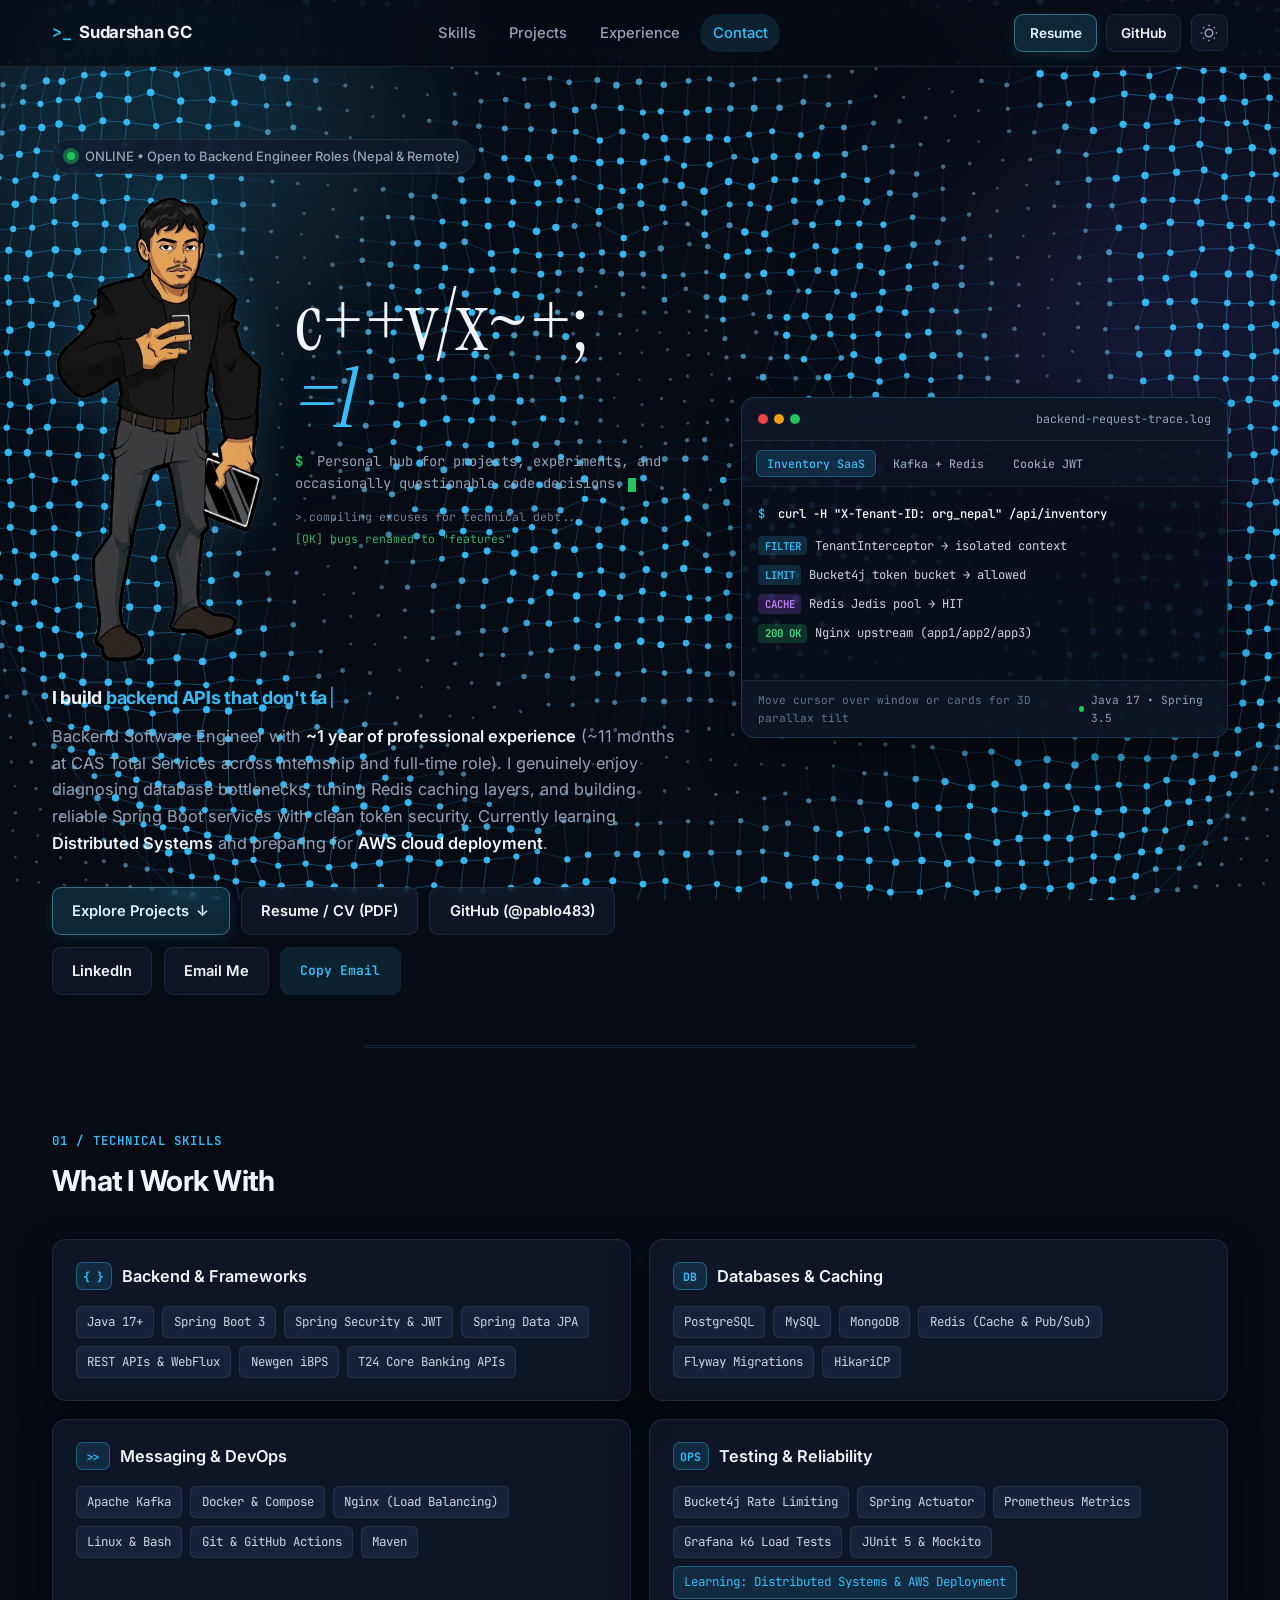
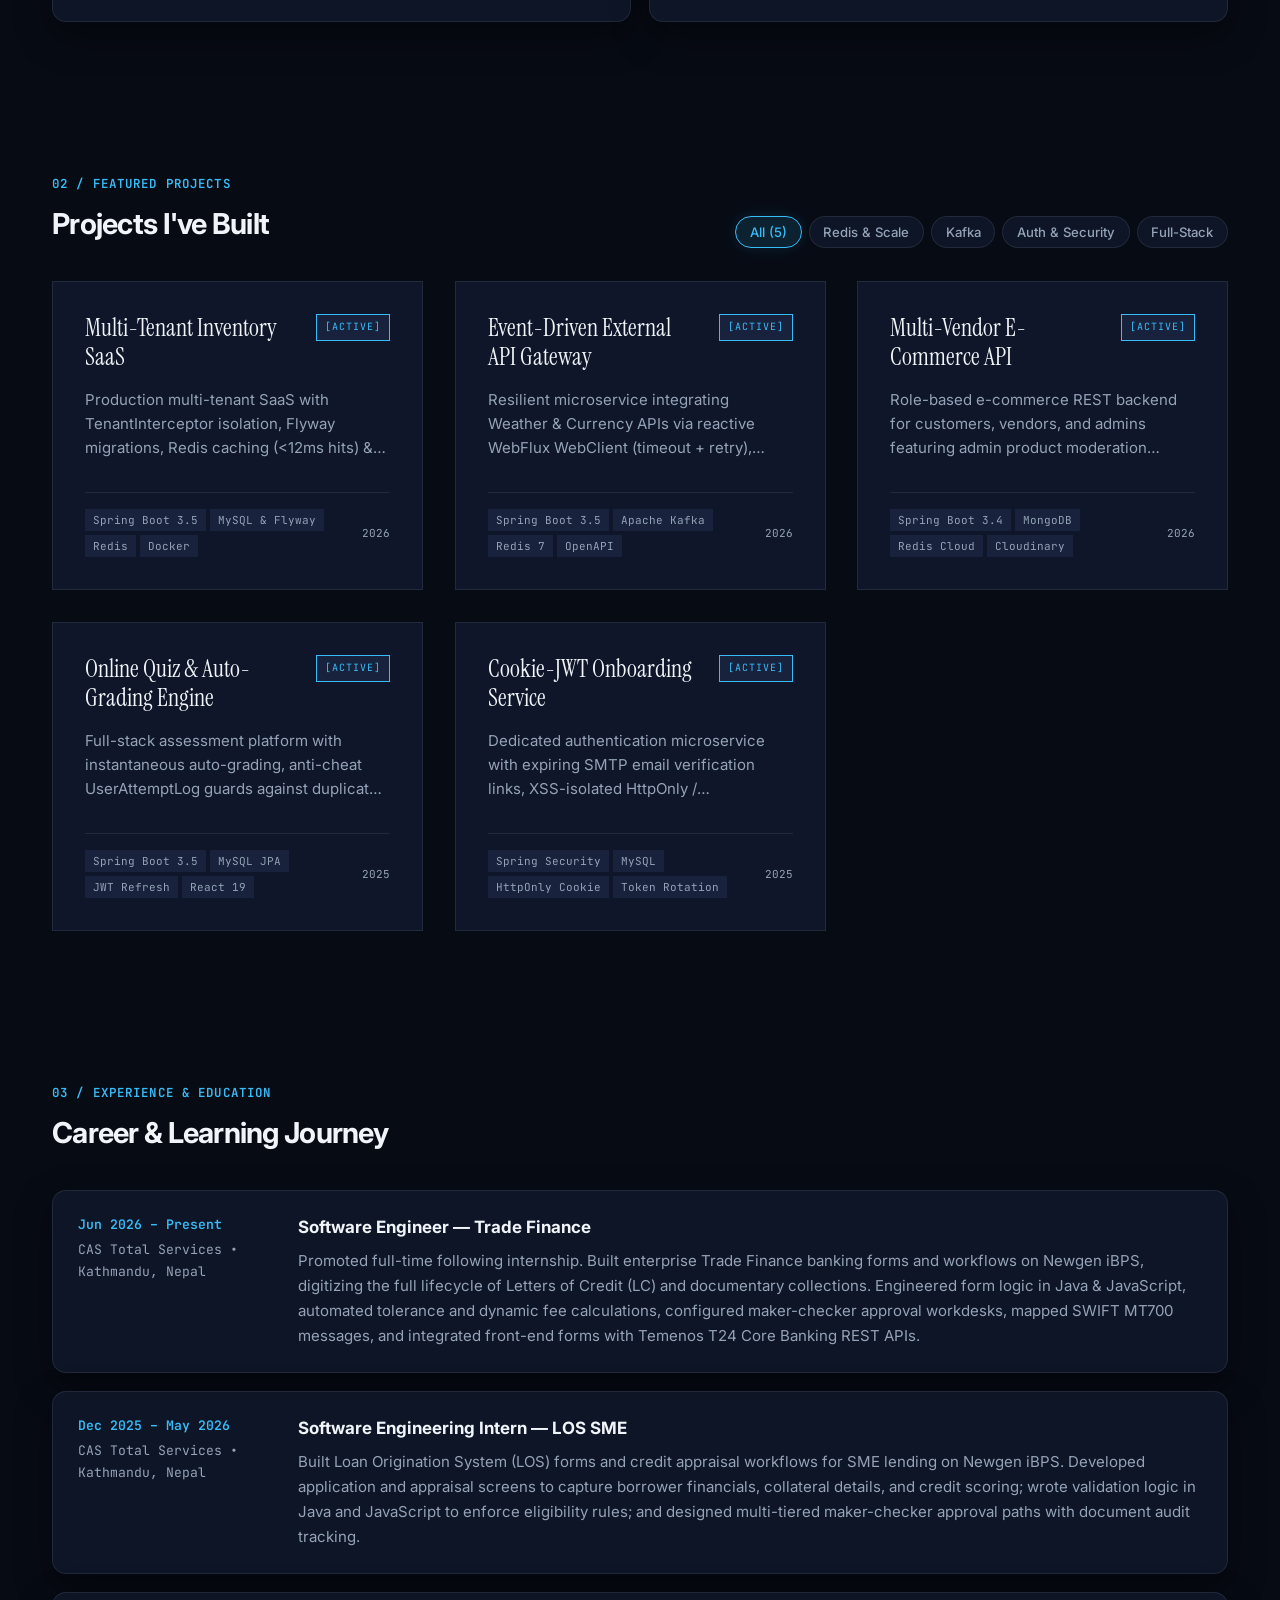
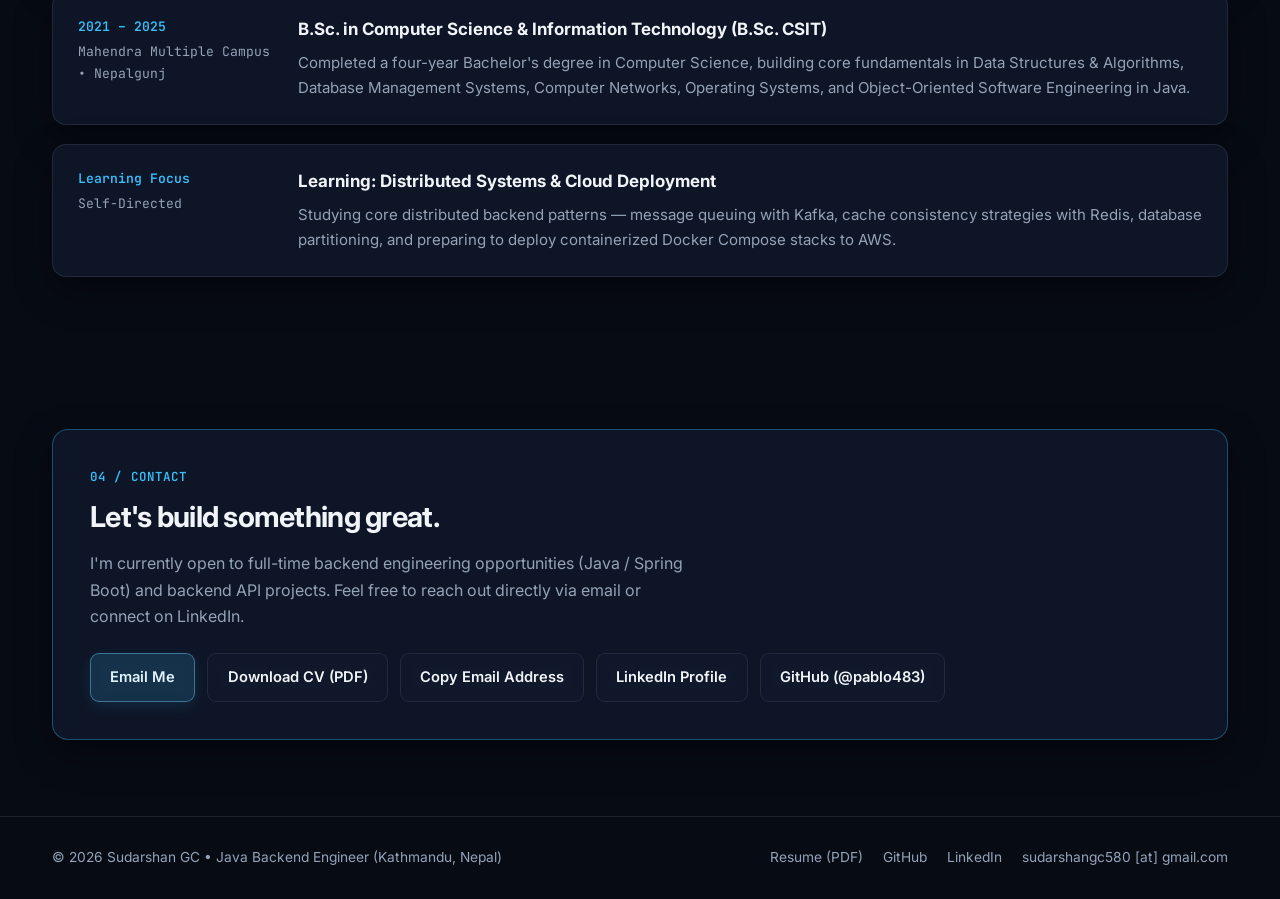
==== commit 35093574: "Port exact Chad Bercea CardTilt 3D hover effect with 5-layer Z-depth parallax and magnetic CTA" ====
--- a/index.html
+++ b/index.html
@@ -18,7 +18,7 @@
   <link
     href="https://fonts.googleapis.com/css2?family=Instrument+Serif:ital@0;1&amp;family=Inter:wght@400;500;600;700;800&amp;family=JetBrains+Mono:wght@400;500;600&amp;display=swap"
     rel="stylesheet" />
-  <link rel="stylesheet" href="styles.css?v=20261116f" />
+  <link rel="stylesheet" href="styles.css?v=20261119" />
   <script>
     (function () {
       try {
@@ -26,8 +26,8 @@
         if (savedTheme === "light" || savedTheme === "dark") {
           document.documentElement.setAttribute("data-theme", savedTheme);
         }
-      } catch (e) {   }
-    })()  </script>
+      } catch (e) {    }
+    })( </script>
 </head>
 
 <body>
@@ -311,21 +311,15 @@
         </div>
 
         <div class="projects-grid" id="projects-grid">
-          <!-- #1 Rank: Inventory-SAAS (214 files, Multi-Tenant SaaS + Redis + Nginx + Docker + k6 + React/TS) -->
-          <article class="project-card spotlight-card reveal" data-tags="redis security fullstack">
+          <!-- #1 Rank: Inventory-SAAS -->
+          <article class="project-card card" data-tags="redis security fullstack" data-href="https://github.com/pablo483/Inventory-SAAS">
             <div class="card__header">
-              <h3 class="project-title">
-                <a href="https://github.com/pablo483/Inventory-SAAS" target="_blank" rel="noopener noreferrer">
-                  Multi-Tenant Inventory SaaS
-                </a>
-              </h3>
-              <span class="card__status card__status--active">FLAGSHIP</span>
-            </div>
-
-            <p class="project-desc">
-              Production multi-tenant SaaS with <code>TenantInterceptor</code> isolation, Flyway migrations, Redis
-              caching (&lt;12ms hits) &amp; Pub/Sub, Bucket4j rate limiting, Nginx 3-replica Docker stack (1,200 req/s
-              in k6), and React 19 + TS UI.
+              <h3 class="card__title">Multi-Tenant Inventory SaaS</h3>
+              <span class="card__status card__status--active">[ACTIVE]</span>
+            </div>
+
+            <p class="card__desc">
+              Production multi-tenant SaaS with TenantInterceptor isolation, Flyway migrations, Redis caching (&lt;12ms hits) &amp; Pub/Sub, Bucket4j rate limiting, Nginx 3-replica Docker stack (1,200 req/s in k6), and React 19 + TS UI.
             </p>
 
             <div class="card__meta">
@@ -333,35 +327,27 @@
                 <span class="card__tag">Spring Boot 3.5</span>
                 <span class="card__tag">MySQL &amp; Flyway</span>
                 <span class="card__tag">Redis</span>
-                <span class="card__tag">Docker &amp; Nginx</span>
+                <span class="card__tag">Docker</span>
               </div>
               <span class="card__date">2026</span>
             </div>
 
             <div class="card__links">
-              <a href="https://github.com/pablo483/Inventory-SAAS" target="_blank" rel="noopener noreferrer"
-                class="project-link card__link">
-                GitHub &rarr;
+              <a href="https://github.com/pablo483/Inventory-SAAS" target="_blank" rel="noopener noreferrer" class="card__link">
+                Repo &rarr;
               </a>
             </div>
           </article>
 
-          <!-- #2 Rank: external-api-integration (WebClient + Redis 7 + Kafka KRaft + OpenAPI/Swagger + JUnit 5/Mockito + Docker Compose) -->
-          <article class="project-card spotlight-card reveal" data-tags="redis kafka">
+          <!-- #2 Rank: external-api-integration -->
+          <article class="project-card card" data-tags="redis kafka" data-href="https://github.com/pablo483/external-api-integration">
             <div class="card__header">
-              <h3 class="project-title">
-                <a href="https://github.com/pablo483/external-api-integration" target="_blank"
-                  rel="noopener noreferrer">
-                  Event-Driven External API Gateway
-                </a>
-              </h3>
-              <span class="card__status card__status--active">ACTIVE</span>
-            </div>
-
-            <p class="project-desc">
-              Resilient microservice integrating Weather &amp; Currency APIs via reactive WebFlux <code>WebClient</code>
-              (timeout + retry), Redis 10m TTL caching, async Apache Kafka audit pipeline with manual offset commits,
-              Swagger UI, and JUnit 5 tests.
+              <h3 class="card__title">Event-Driven External API Gateway</h3>
+              <span class="card__status card__status--active">[ACTIVE]</span>
+            </div>
+
+            <p class="card__desc">
+              Resilient microservice integrating Weather &amp; Currency APIs via reactive WebFlux WebClient (timeout + retry), Redis 10m TTL caching, async Apache Kafka audit pipeline with manual offset commits, Swagger UI, and JUnit 5 tests.
             </p>
 
             <div class="card__meta">
@@ -369,34 +355,27 @@
                 <span class="card__tag">Spring Boot 3.5</span>
                 <span class="card__tag">Apache Kafka</span>
                 <span class="card__tag">Redis 7</span>
-                <span class="card__tag">Swagger / OpenAPI</span>
+                <span class="card__tag">OpenAPI</span>
               </div>
               <span class="card__date">2026</span>
             </div>
 
             <div class="card__links">
-              <a href="https://github.com/pablo483/external-api-integration" target="_blank" rel="noopener noreferrer"
-                class="project-link card__link">
-                GitHub &rarr;
+              <a href="https://github.com/pablo483/external-api-integration" target="_blank" rel="noopener noreferrer" class="card__link">
+                Repo &rarr;
               </a>
             </div>
           </article>
 
-          <!-- #3 Rank: Ecommerce_Cloud (44 files, Multi-Vendor RBAC + MongoDB + Redis Cloud + Cloudinary CDN + Scheduled Low-Stock Alerts) -->
-          <article class="project-card spotlight-card reveal" data-tags="redis security">
+          <!-- #3 Rank: Ecommerce_Cloud -->
+          <article class="project-card card" data-tags="redis security" data-href="https://github.com/pablo483/Ecommerce_Cloud">
             <div class="card__header">
-              <h3 class="project-title">
-                <a href="https://github.com/pablo483/Ecommerce_Cloud" target="_blank" rel="noopener noreferrer">
-                  Multi-Vendor E-Commerce API
-                </a>
-              </h3>
-              <span class="card__status card__status--active">ACTIVE</span>
-            </div>
-
-            <p class="project-desc">
-              Role-based e-commerce REST backend for customers, vendors, and admins featuring admin product moderation
-              workflows, Cloudinary multipart media CDN, Redis paginated query caching (&lt;18ms), and
-              <code>@Scheduled</code> low-stock SMTP alerts.
+              <h3 class="card__title">Multi-Vendor E-Commerce API</h3>
+              <span class="card__status card__status--active">[ACTIVE]</span>
+            </div>
+
+            <p class="card__desc">
+              Role-based e-commerce REST backend for customers, vendors, and admins featuring admin product moderation workflows, Cloudinary multipart media CDN, Redis paginated query caching (&lt;18ms), and @Scheduled low-stock SMTP alerts.
             </p>
 
             <div class="card__meta">
@@ -410,28 +389,21 @@
             </div>
 
             <div class="card__links">
-              <a href="https://github.com/pablo483/Ecommerce_Cloud" target="_blank" rel="noopener noreferrer"
-                class="project-link card__link">
-                GitHub &rarr;
+              <a href="https://github.com/pablo483/Ecommerce_Cloud" target="_blank" rel="noopener noreferrer" class="card__link">
+                Repo &rarr;
               </a>
             </div>
           </article>
 
-          <!-- #5 Rank: online-quiz-backend + Online-Quiz-Frontend (Full-Stack Assessment Engine + Anti-Cheat Attempt Log + React 19 SPA) -->
-          <article class="project-card spotlight-card reveal" data-tags="security fullstack">
+          <!-- #4 Rank: online-quiz-backend -->
+          <article class="project-card card" data-tags="security fullstack" data-href="https://github.com/pablo483/online-quiz-backend">
             <div class="card__header">
-              <h3 class="project-title">
-                <a href="https://github.com/pablo483/online-quiz-backend" target="_blank" rel="noopener noreferrer">
-                  Online Quiz &amp; Auto-Grading Engine
-                </a>
-              </h3>
-              <span class="card__status card__status--active">ACTIVE</span>
-            </div>
-
-            <p class="project-desc">
-              Full-stack assessment platform with instantaneous auto-grading, anti-cheat <code>UserAttemptLog</code>
-              guards against duplicate option guesses, JWT + UUID refresh tokens, paired with a React 19 + Tailwind CSS
-              frontend.
+              <h3 class="card__title">Online Quiz &amp; Auto-Grading Engine</h3>
+              <span class="card__status card__status--active">[ACTIVE]</span>
+            </div>
+
+            <p class="card__desc">
+              Full-stack assessment platform with instantaneous auto-grading, anti-cheat UserAttemptLog guards against duplicate option guesses, JWT + UUID refresh tokens, paired with a React 19 + Tailwind CSS frontend.
             </p>
 
             <div class="card__meta">
@@ -439,35 +411,27 @@
                 <span class="card__tag">Spring Boot 3.5</span>
                 <span class="card__tag">MySQL JPA</span>
                 <span class="card__tag">JWT Refresh</span>
-                <span class="card__tag">React 19 SPA</span>
+                <span class="card__tag">React 19</span>
               </div>
               <span class="card__date">2025</span>
             </div>
 
             <div class="card__links">
-              <a href="https://github.com/pablo483/online-quiz-backend" target="_blank" rel="noopener noreferrer"
-                class="project-link card__link">
-                GitHub &rarr;
+              <a href="https://github.com/pablo483/online-quiz-backend" target="_blank" rel="noopener noreferrer" class="card__link">
+                Repo &rarr;
               </a>
             </div>
           </article>
 
-          <!-- #6 Rank: UserOnboarding-API-Cookie (HttpOnly Cookie JWT + DB Refresh Token Rotation + Email Verification + GitHub Actions CI) -->
-          <article class="project-card spotlight-card reveal" data-tags="security">
+          <!-- #5 Rank: UserOnboarding-API-Cookie -->
+          <article class="project-card card" data-tags="security" data-href="https://github.com/pablo483/UserOnboarding-API-Cookie">
             <div class="card__header">
-              <h3 class="project-title">
-                <a href="https://github.com/pablo483/UserOnboarding-API-Cookie" target="_blank"
-                  rel="noopener noreferrer">
-                  Cookie-JWT Onboarding Service
-                </a>
-              </h3>
-              <span class="card__status card__status--active">ACTIVE</span>
-            </div>
-
-            <p class="project-desc">
-              Dedicated authentication microservice with expiring SMTP email verification links, XSS-isolated
-              <code>HttpOnly</code> / <code>SameSite=Lax</code> cookie JWTs (15m window), and stateful refresh token
-              rotation in MySQL.
+              <h3 class="card__title">Cookie-JWT Onboarding Service</h3>
+              <span class="card__status card__status--active">[ACTIVE]</span>
+            </div>
+
+            <p class="card__desc">
+              Dedicated authentication microservice with expiring SMTP email verification links, XSS-isolated HttpOnly / SameSite=Lax cookie JWTs (15m window), and stateful refresh token rotation in MySQL.
             </p>
 
             <div class="card__meta">
@@ -481,9 +445,8 @@
             </div>
 
             <div class="card__links">
-              <a href="https://github.com/pablo483/UserOnboarding-API-Cookie" target="_blank" rel="noopener noreferrer"
-                class="project-link card__link">
-                GitHub &rarr;
+              <a href="https://github.com/pablo483/UserOnboarding-API-Cookie" target="_blank" rel="noopener noreferrer" class="card__link">
+                Repo &rarr;
               </a>
             </div>
           </article>
@@ -629,8 +592,8 @@
     Email copied to clipboard!
   </div>
 
-  <script src="particles.js?v=20261116d"></script>
-  <script src="script.js?v=20261116d"></script>
+  <script src="particles.js?v=20261119"></script>
+  <script src="script.js?v=20261119"></script>
 </body>
 
 </html>
--- a/styles.css
+++ b/styles.css
@@ -1099,30 +1099,75 @@
   box-shadow: 0 0 16px var(--accent-soft);
 }
 
-/* Projects Grid (Chad Bercea Compact 3-Column Card Layout) */
+/* Projects Grid (Chad Bercea Exact 3D Card & Multi-Layer Parallax Styles) */
 .projects-grid {
   display: grid;
   grid-template-columns: repeat(auto-fill, minmax(340px, 1fr));
-  gap: 1.5rem;
-}
-
-.project-card {
+  gap: 2rem;
+}
+
+.card {
   display: flex;
   flex-direction: column;
   justify-content: space-between;
-  background: var(--bg-card);
+  background: var(--bg-elevated);
   border: 1px solid var(--border);
-  border-radius: 10px;
-  padding: 1.5rem;
-  backdrop-filter: blur(10px);
-  box-shadow: var(--shadow);
+  padding: 2rem;
+  position: relative;
+  transition: border-color 250ms ease, box-shadow 250ms ease;
   cursor: pointer;
-  position: relative;
-  transition: border-color 0.22s ease, box-shadow 0.22s ease;
-}
-
-.project-card:hover {
+  transform-style: preserve-3d;
+  will-change: transform;
+  --shine-x: 50%;
+  --shine-y: 50%;
+  --shine-opacity: 0;
+}
+
+/* Card inner elements for 3D depth parallax */
+.card__header,
+.card__title,
+.card__desc,
+.card__meta,
+.card__links {
+  transition: transform 0.1s ease-out;
+  will-change: transform;
+}
+
+.card__header {
+  transform-style: preserve-3d;
+}
+
+.card::before {
+  content: "";
+  position: absolute;
+  inset: 0;
+  background: linear-gradient(135deg, var(--accent-soft) 0%, transparent 50%);
+  opacity: 0;
+  transition: opacity 250ms ease;
+  pointer-events: none;
+}
+
+/* Shine overlay for tilt effect */
+.card::after {
+  content: "";
+  position: absolute;
+  inset: 0;
+  background: radial-gradient(
+    circle at var(--shine-x) var(--shine-y),
+    rgba(255, 255, 255, 0.15) 0%,
+    transparent 60%
+  );
+  opacity: var(--shine-opacity);
+  pointer-events: none;
+  transition: opacity 0.3s ease;
+}
+
+.card:hover {
   border-color: var(--accent);
+}
+
+.card:hover::before {
+  opacity: 1;
 }
 
 .project-card[hidden] {
@@ -1150,24 +1195,16 @@
   align-items: flex-start;
   justify-content: space-between;
   gap: 1rem;
-  margin-bottom: 0.85rem;
-}
-
-.project-title {
+  margin-bottom: 1rem;
+}
+
+.card__title {
   margin: 0;
   font-family: "Instrument Serif", Georgia, serif;
-  font-size: 1.55rem;
+  font-size: 1.5rem;
   font-weight: 400;
-  line-height: 1.15;
-  letter-spacing: -0.01em;
-}
-
-.project-title a {
-  transition: color 0.18s ease;
-}
-
-.project-title a:hover {
-  color: var(--accent);
+  line-height: 1.2;
+  color: var(--text);
 }
 
 .card__status {
@@ -1175,23 +1212,22 @@
   font-size: 0.625rem;
   text-transform: uppercase;
   letter-spacing: 0.1em;
-  padding: 0.22rem 0.5rem;
+  padding: 0.25rem 0.5rem;
   background: var(--tag-bg);
   border: 1px solid var(--border);
-  border-radius: 4px;
   white-space: nowrap;
   flex-shrink: 0;
 }
 
 .card__status--active {
-  color: var(--success);
-  border-color: rgba(34, 197, 94, 0.45);
-}
-
-.project-desc {
-  margin: 0 0 1.4rem;
+  color: var(--accent);
+  border-color: var(--accent);
+}
+
+.card__desc {
+  margin: 0 0 2rem;
   color: var(--text-muted);
-  font-size: 0.92rem;
+  font-size: 0.9375rem;
   line-height: 1.6;
   display: -webkit-box;
   -webkit-line-clamp: 3;
@@ -1203,66 +1239,58 @@
   display: flex;
   align-items: center;
   justify-content: space-between;
-  gap: 0.75rem;
-  padding-top: 0.95rem;
+  gap: 1rem;
+  padding-top: 1rem;
   border-top: 1px solid var(--border);
   margin-top: auto;
 }
 
 .card__tags {
   display: flex;
-  gap: 0.35rem;
+  gap: 0.25rem;
   flex-wrap: wrap;
 }
 
 .card__tag {
   font-family: "JetBrains Mono", monospace;
-  font-size: 0.68rem;
-  color: var(--tag-text);
+  font-size: 0.6875rem;
+  color: var(--text-muted);
   background: var(--tag-bg);
-  border: 1px solid var(--border);
-  padding: 2px 0.48rem;
-  border-radius: 4px;
+  padding: 2px 0.5rem;
 }
 
 .card__date {
   font-family: "JetBrains Mono", monospace;
-  font-size: 0.68rem;
+  font-size: 0.6875rem;
   color: var(--text-muted);
 }
 
 .card__links {
   position: absolute;
-  bottom: 0.85rem;
-  right: 1.25rem;
+  bottom: 2rem;
+  right: 2rem;
   display: flex;
   gap: 0.5rem;
   opacity: 0;
   transform: translateY(4px);
-  transition: opacity 0.18s ease, transform 0.18s ease;
-}
-
-.project-card:hover .card__links {
+  transition: all 150ms ease;
+}
+
+.card:hover .card__links {
   opacity: 1;
   transform: translateY(0);
 }
 
-.project-card:hover .card__date {
-  opacity: 0;
-}
-
 .card__link {
   font-family: "JetBrains Mono", monospace;
-  font-size: 0.68rem;
-  font-weight: 600;
+  font-size: 0.6875rem;
   text-transform: uppercase;
   letter-spacing: 0.05em;
   color: var(--accent);
   background: var(--bg-elevated);
-  padding: 0.22rem 0.55rem;
+  padding: 0.25rem 0.5rem;
   border: 1px solid var(--accent);
-  border-radius: 4px;
-  transition: background-color 0.15s ease, color 0.15s ease;
+  transition: all 150ms ease;
 }
 
 .card__link:hover {
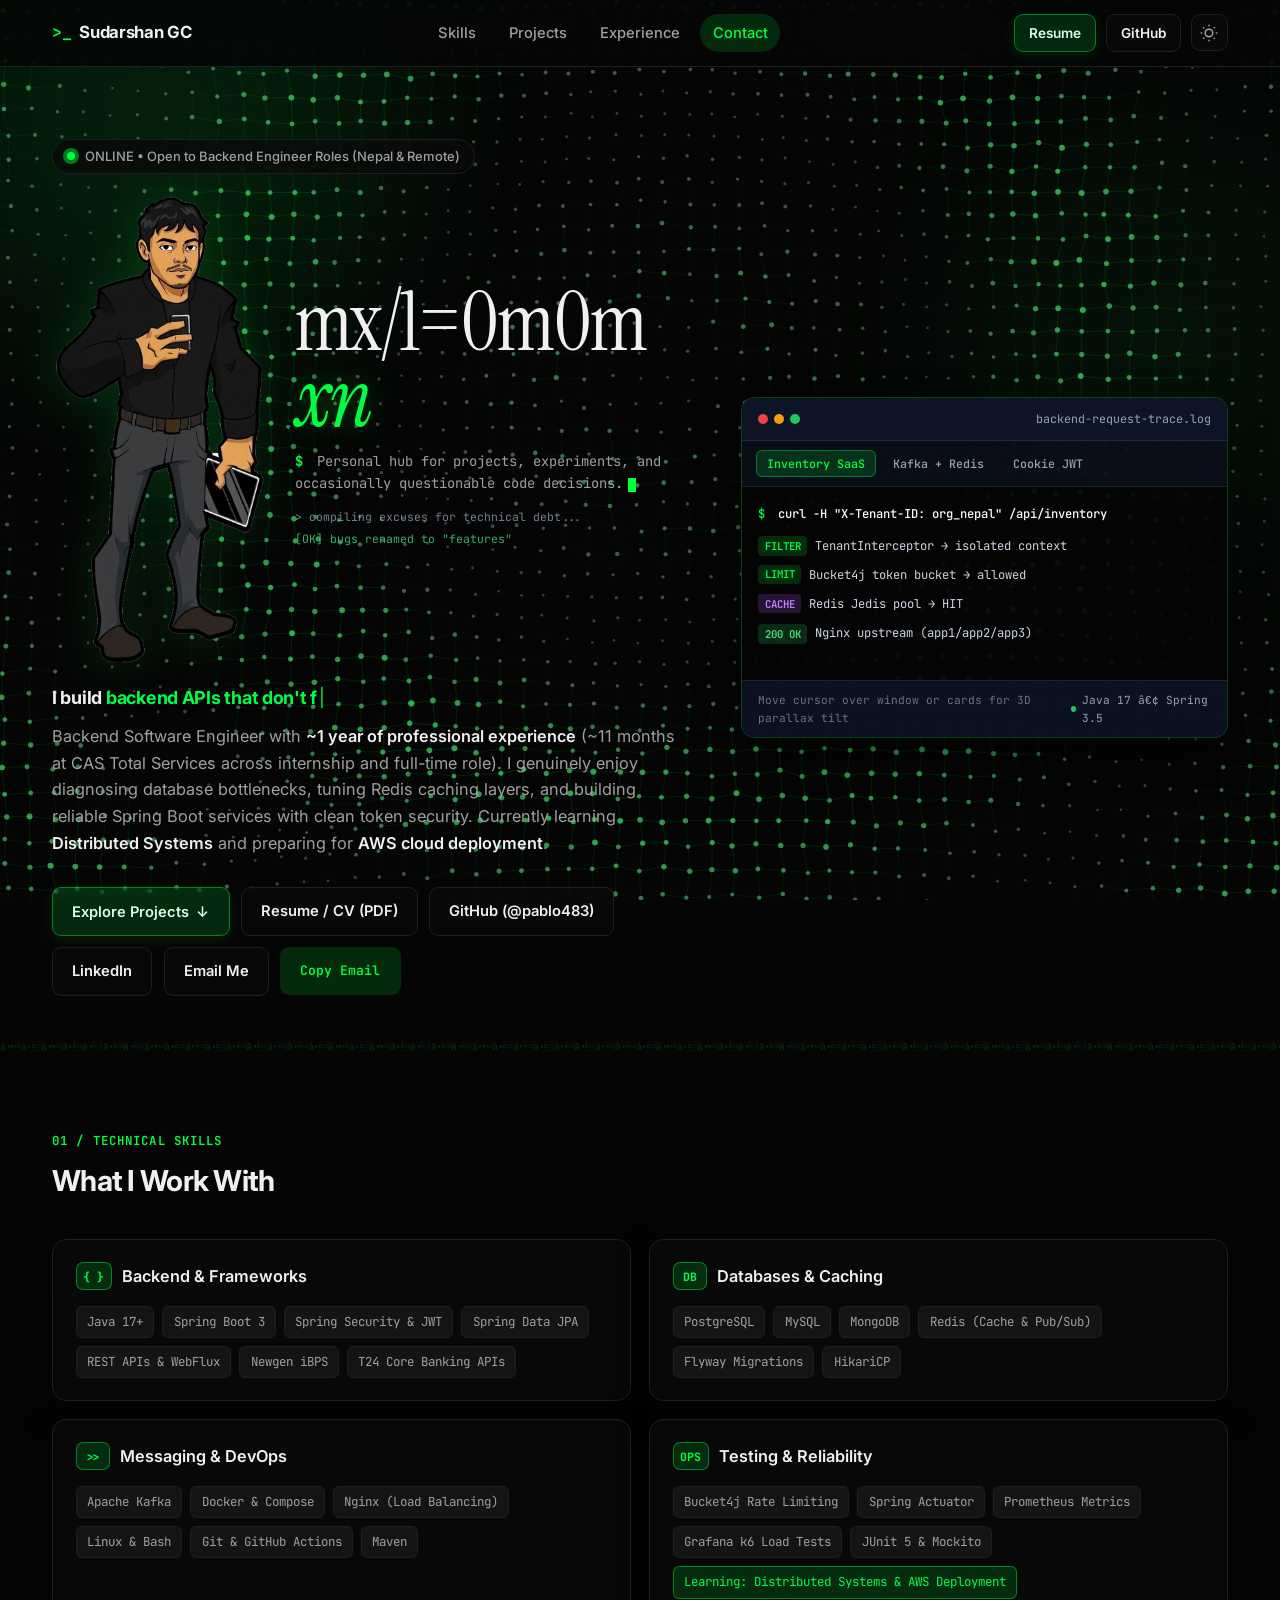
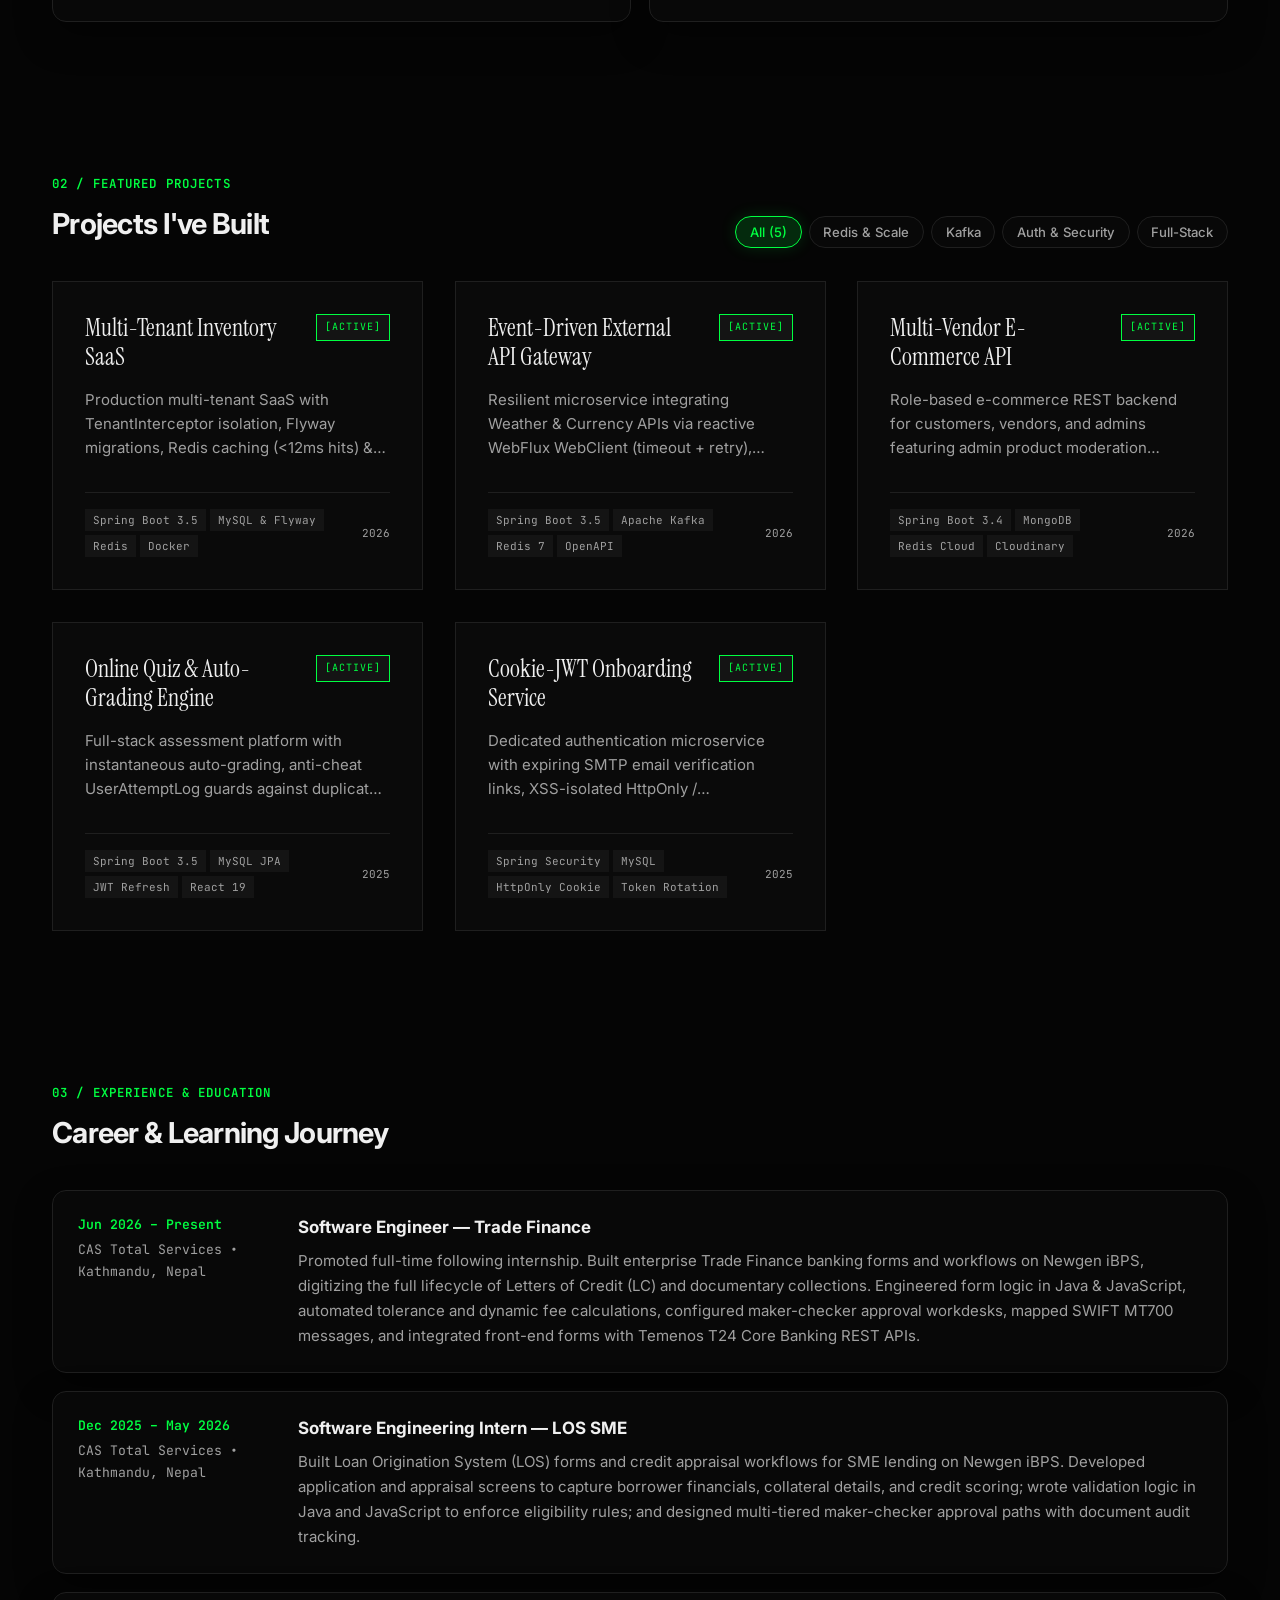
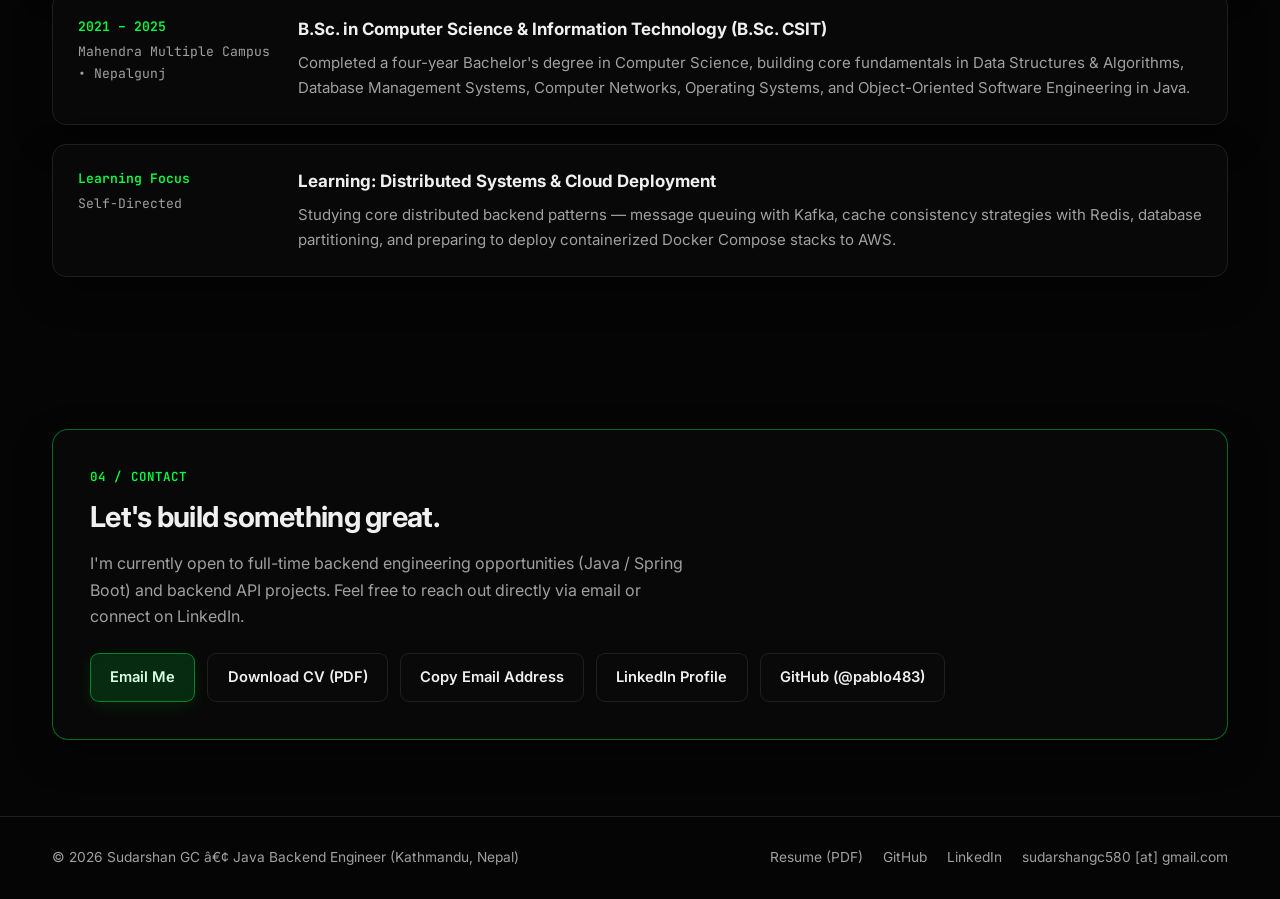
==== commit 12ac814d: "Match portfolio colors to Chad Bercea palette (green accent on near-black)" ====
--- a/index.html
+++ b/index.html
@@ -4,10 +4,10 @@
 <head>
   <meta charset="UTF-8" />
   <meta name="viewport" content="width=device-width, initial-scale=1.0" />
-  <title>Sudarshan GC — Java &amp; Spring Boot Backend Engineer</title>
+  <title>Sudarshan GC â€” Java &amp; Spring Boot Backend Engineer</title>
   <meta name="description"
     content="Portfolio of Sudarshan GC, Software Engineer (Java &amp; Spring Boot Backend) from Nepal specializing in REST APIs, PostgreSQL, MySQL, MongoDB, Redis, Apache Kafka, Docker, and AWS." />
-  <meta property="og:title" content="Sudarshan GC — Java &amp; Spring Boot Backend Engineer" />
+  <meta property="og:title" content="Sudarshan GC â€” Java &amp; Spring Boot Backend Engineer" />
   <meta property="og:description"
     content="Backend Software Engineer building multi-tenant SaaS APIs, caching layers, and event-driven Spring Boot services." />
   <meta property="og:type" content="website" />
@@ -18,7 +18,7 @@
   <link
     href="https://fonts.googleapis.com/css2?family=Instrument+Serif:ital@0;1&amp;family=Inter:wght@400;500;600;700;800&amp;family=JetBrains+Mono:wght@400;500;600&amp;display=swap"
     rel="stylesheet" />
-  <link rel="stylesheet" href="styles.css?v=20261119" />
+  <link rel="stylesheet" href="styles.css?v=20261119b" />
   <script>
     (function () {
       try {
@@ -211,12 +211,12 @@
 
           <div class="terminal-footer">
             <span>Move cursor over window or cards for 3D parallax tilt</span>
-            <span class="live-indicator"><span class="live-ping"></span>Java 17 • Spring 3.5</span>
+            <span class="live-indicator"><span class="live-ping"></span>Java 17 â€¢ Spring 3.5</span>
           </div>
         </aside>
       </div>
       <div class="ascii-divider" id="ascii-divider" aria-hidden="true">
-        ════════════════════════════════════════════════════════════════════════════════════════════════════</div>
+        â•â•â•â•â•â•â•â•â•â•â•â•â•â•â•â•â•â•â•â•â•â•â•â•â•â•â•â•â•â•â•â•â•â•â•â•â•â•â•â•â•â•â•â•â•â•â•â•â•â•â•â•â•â•â•â•â•â•â•â•â•â•â•â•â•â•â•â•â•â•â•â•â•â•â•â•â•â•â•â•â•â•â•â•â•â•â•â•â•â•â•â•â•â•â•â•â•â•â•â•</div>
     </section>
 
     <!-- Technical Skills -->
@@ -570,7 +570,7 @@
 
   <footer class="site-footer">
     <div class="container footer-inner">
-      <span>&copy; <span id="year"></span> Sudarshan GC • Java Backend Engineer (Kathmandu, Nepal)</span>
+      <span>&copy; <span id="year"></span> Sudarshan GC â€¢ Java Backend Engineer (Kathmandu, Nepal)</span>
       <div class="footer-links">
         <a href="Sudarshan_GC_CV.pdf" target="_blank" rel="noopener noreferrer">Resume (PDF)</a>
         <a href="https://github.com/pablo483" target="_blank" rel="noopener noreferrer">GitHub</a>
@@ -592,8 +592,8 @@
     Email copied to clipboard!
   </div>
 
-  <script src="particles.js?v=20261119"></script>
-  <script src="script.js?v=20261119"></script>
+  <script src="particles.js?v=20261119b"></script>
+  <script src="script.js?v=20261119b"></script>
 </body>
 
 </html>
--- a/styles.css
+++ b/styles.css
@@ -1,55 +1,55 @@
 :root[data-theme="dark"] {
   color-scheme: dark;
-  --bg: #070b14;
-  --bg-elevated: #0f1629;
-  --bg-card: rgba(17, 25, 44, 0.78);
-  --bg-card-hover: rgba(24, 35, 62, 0.92);
-  --terminal-bg: rgba(10, 15, 28, 0.9);
-  --border: rgba(148, 163, 184, 0.14);
-  --border-strong: rgba(56, 189, 248, 0.35);
-  --text: #f1f5f9;
-  --text-muted: #94a3b8;
-  --accent: #38bdf8;
-  --accent-strong: #0284c7;
-  --accent-soft: rgba(56, 189, 248, 0.13);
-  --spotlight: rgba(56, 189, 248, 0.11);
-  --success: #22c55e;
-  --tag-bg: rgba(26, 37, 64, 0.85);
-  --tag-text: #cbd5e1;
-  --header-bg: rgba(7, 11, 20, 0.78);
-  --grid-line: rgba(148, 163, 184, 0.07);
-  --orb-1: rgba(56, 189, 248, 0.16);
-  --orb-2: rgba(99, 102, 241, 0.14);
+  --bg: #050505;
+  --bg-elevated: #0a0a0a;
+  --bg-card: rgba(10, 10, 10, 0.82);
+  --bg-card-hover: rgba(20, 20, 20, 0.94);
+  --terminal-bg: rgba(5, 5, 5, 0.92);
+  --border: #1f1f1f;
+  --border-strong: rgba(0, 255, 65, 0.4);
+  --text: #f0f0f0;
+  --text-muted: #a0a0a0;
+  --accent: #00ff41;
+  --accent-strong: #00cc34;
+  --accent-soft: rgba(0, 255, 65, 0.15);
+  --spotlight: rgba(0, 255, 65, 0.09);
+  --success: #00ff41;
+  --tag-bg: #141414;
+  --tag-text: #a0a0a0;
+  --header-bg: rgba(5, 5, 5, 0.82);
+  --grid-line: rgba(255, 255, 255, 0.04);
+  --orb-1: rgba(0, 255, 65, 0.10);
+  --orb-2: rgba(0, 255, 65, 0.05);
   --shadow: 0 14px 36px rgba(0, 0, 0, 0.42);
-  --avatar-shadow: 0 4px 24px rgba(56, 189, 248, 0.18);
-  --avatar-shadow-hover: 0 8px 32px rgba(56, 189, 248, 0.32);
+  --avatar-shadow: 0 4px 24px rgba(0, 255, 65, 0.15);
+  --avatar-shadow-hover: 0 8px 32px rgba(0, 255, 65, 0.25);
 }
 
 :root[data-theme="light"] {
   color-scheme: light;
-  --bg: #f8fafc;
+  --bg: #f5f5f5;
   --bg-elevated: #ffffff;
-  --bg-card: rgba(255, 255, 255, 0.88);
+  --bg-card: rgba(255, 255, 255, 0.9);
   --bg-card-hover: #ffffff;
-  --terminal-bg: #0f172a;
-  --border: rgba(15, 23, 42, 0.1);
-  --border-strong: rgba(2, 132, 199, 0.38);
-  --text: #0f172a;
-  --text-muted: #475569;
-  --accent: #0284c7;
-  --accent-strong: #0369a1;
-  --accent-soft: rgba(2, 132, 199, 0.1);
-  --spotlight: rgba(2, 132, 199, 0.08);
-  --success: #16a34a;
-  --tag-bg: #f1f5f9;
-  --tag-text: #334155;
-  --header-bg: rgba(248, 250, 252, 0.82);
+  --terminal-bg: #0a0a0a;
+  --border: #d4d4d4;
+  --border-strong: rgba(0, 184, 48, 0.45);
+  --text: #1a1a1a;
+  --text-muted: #525252;
+  --accent: #00b830;
+  --accent-strong: #008f25;
+  --accent-soft: rgba(0, 184, 48, 0.12);
+  --spotlight: rgba(0, 184, 48, 0.08);
+  --success: #00b830;
+  --tag-bg: #ebebeb;
+  --tag-text: #525252;
+  --header-bg: rgba(245, 245, 245, 0.85);
   --grid-line: rgba(15, 23, 42, 0.05);
-  --orb-1: rgba(14, 165, 233, 0.13);
-  --orb-2: rgba(99, 102, 241, 0.1);
+  --orb-1: rgba(0, 184, 48, 0.10);
+  --orb-2: rgba(0, 184, 48, 0.05);
   --shadow: 0 10px 28px rgba(15, 23, 42, 0.07);
-  --avatar-shadow: 0 4px 24px rgba(2, 132, 199, 0.14);
-  --avatar-shadow-hover: 0 8px 32px rgba(2, 132, 199, 0.24);
+  --avatar-shadow: 0 4px 24px rgba(0, 184, 48, 0.12);
+  --avatar-shadow-hover: 0 8px 32px rgba(0, 184, 48, 0.2);
 }
 
 *,
@@ -173,7 +173,7 @@
   left: 0;
   height: 2.5px;
   width: 100%;
-  background: linear-gradient(90deg, #38bdf8, #818cf8, #34d399);
+  background: linear-gradient(90deg, #00ff41, #00cc34, #7dff9b);
   transform-origin: 0 50%;
   transform: scaleX(0);
   transition: transform 0.08s linear;
@@ -339,31 +339,31 @@
 }
 
 .btn-primary {
-  background: rgba(56, 189, 248, 0.16);
-  color: #e0f2fe;
-  border-color: rgba(125, 211, 252, 0.42);
-  box-shadow: 0 4px 16px rgba(56, 189, 248, 0.12);
+  background: rgba(0, 255, 65, 0.14);
+  color: #d9ffe3;
+  border-color: rgba(0, 255, 65, 0.42);
+  box-shadow: 0 4px 16px rgba(0, 255, 65, 0.10);
   backdrop-filter: blur(8px);
 }
 
 .btn-primary:hover {
-  background: rgba(56, 189, 248, 0.24);
+  background: rgba(0, 255, 65, 0.22);
   color: #ffffff;
-  border-color: rgba(125, 211, 252, 0.72);
-  box-shadow: 0 8px 22px rgba(56, 189, 248, 0.2);
+  border-color: rgba(0, 255, 65, 0.72);
+  box-shadow: 0 8px 22px rgba(0, 255, 65, 0.18);
 }
 
 :root[data-theme="light"] .btn-primary {
-  background: rgba(14, 165, 233, 0.12);
-  color: #0369a1;
-  border-color: rgba(2, 132, 199, 0.35);
-  box-shadow: 0 4px 14px rgba(2, 132, 199, 0.1);
+  background: rgba(0, 184, 48, 0.12);
+  color: #007a20;
+  border-color: rgba(0, 184, 48, 0.4);
+  box-shadow: 0 4px 14px rgba(0, 184, 48, 0.1);
 }
 
 :root[data-theme="light"] .btn-primary:hover {
-  background: rgba(14, 165, 233, 0.2);
-  color: #075985;
-  border-color: rgba(2, 132, 199, 0.55);
+  background: rgba(0, 184, 48, 0.2);
+  color: #006618;
+  border-color: rgba(0, 184, 48, 0.6);
 }
 
 .btn-shine::after {
@@ -503,7 +503,7 @@
 .hero-editorial-title em {
   font-style: italic;
   color: var(--accent);
-  text-shadow: 0 0 28px rgba(56, 189, 248, 0.28);
+  text-shadow: 0 0 28px rgba(0, 255, 65, 0.3);
 }
 
 .hero-identity {
@@ -596,7 +596,7 @@
 }
 
 .terminal-log-line.cmd-log {
-  color: #38bdf8;
+  color: #00ff41;
 }
 
 .terminal-log-line.fade-out {
@@ -688,7 +688,7 @@
 .terminal-card {
   background: var(--terminal-bg);
   color: #e2e8f0;
-  border: 1px solid rgba(56, 189, 248, 0.25);
+  border: 1px solid rgba(0, 255, 65, 0.25);
   border-radius: 14px;
   box-shadow: 0 20px 45px rgba(0, 0, 0, 0.45);
   overflow: hidden;
@@ -755,13 +755,13 @@
 
 .term-tab:hover {
   color: #f8fafc;
-  background: rgba(56, 189, 248, 0.1);
+  background: rgba(0, 255, 65, 0.1);
 }
 
 .term-tab.active {
-  color: #38bdf8;
-  background: rgba(56, 189, 248, 0.15);
-  border-color: rgba(56, 189, 248, 0.35);
+  color: #00ff41;
+  background: rgba(0, 255, 65, 0.15);
+  border-color: rgba(0, 255, 65, 0.35);
 }
 
 .terminal-body {
@@ -814,7 +814,7 @@
 }
 
 .term-line .prompt {
-  color: #38bdf8;
+  color: #00ff41;
   margin-right: 0.35rem;
 }
 
@@ -836,8 +836,8 @@
 }
 
 .badge-ok {
-  background: rgba(56, 189, 248, 0.16);
-  color: #38bdf8;
+  background: rgba(0, 255, 65, 0.16);
+  color: #00ff41;
 }
 
 .badge-cache {
@@ -907,7 +907,7 @@
   pointer-events: none;
   background: radial-gradient(circle at var(--shine-x) var(--shine-y),
       rgba(255, 255, 255, 0.16) 0%,
-      rgba(56, 189, 248, 0.08) 32%,
+      rgba(0, 255, 65, 0.08) 32%,
       transparent 62%);
   opacity: var(--shine-opacity);
   transition: opacity 0.25s ease;
@@ -916,7 +916,7 @@
 
 .spotlight-card:hover {
   border-color: var(--accent) !important;
-  box-shadow: 0 14px 36px rgba(56, 189, 248, 0.14);
+  box-shadow: 0 14px 36px rgba(0, 255, 65, 0.12);
 }
 
 .spotlight-card:hover::before {
@@ -1442,7 +1442,7 @@
   bottom: 1.5rem;
   left: 50%;
   transform: translateX(-50%);
-  background: linear-gradient(135deg, #0ea5e9, #2563eb);
+  background: linear-gradient(135deg, #00b830, #00ff41);
   color: #ffffff;
   font-size: 0.88rem;
   font-weight: 600;
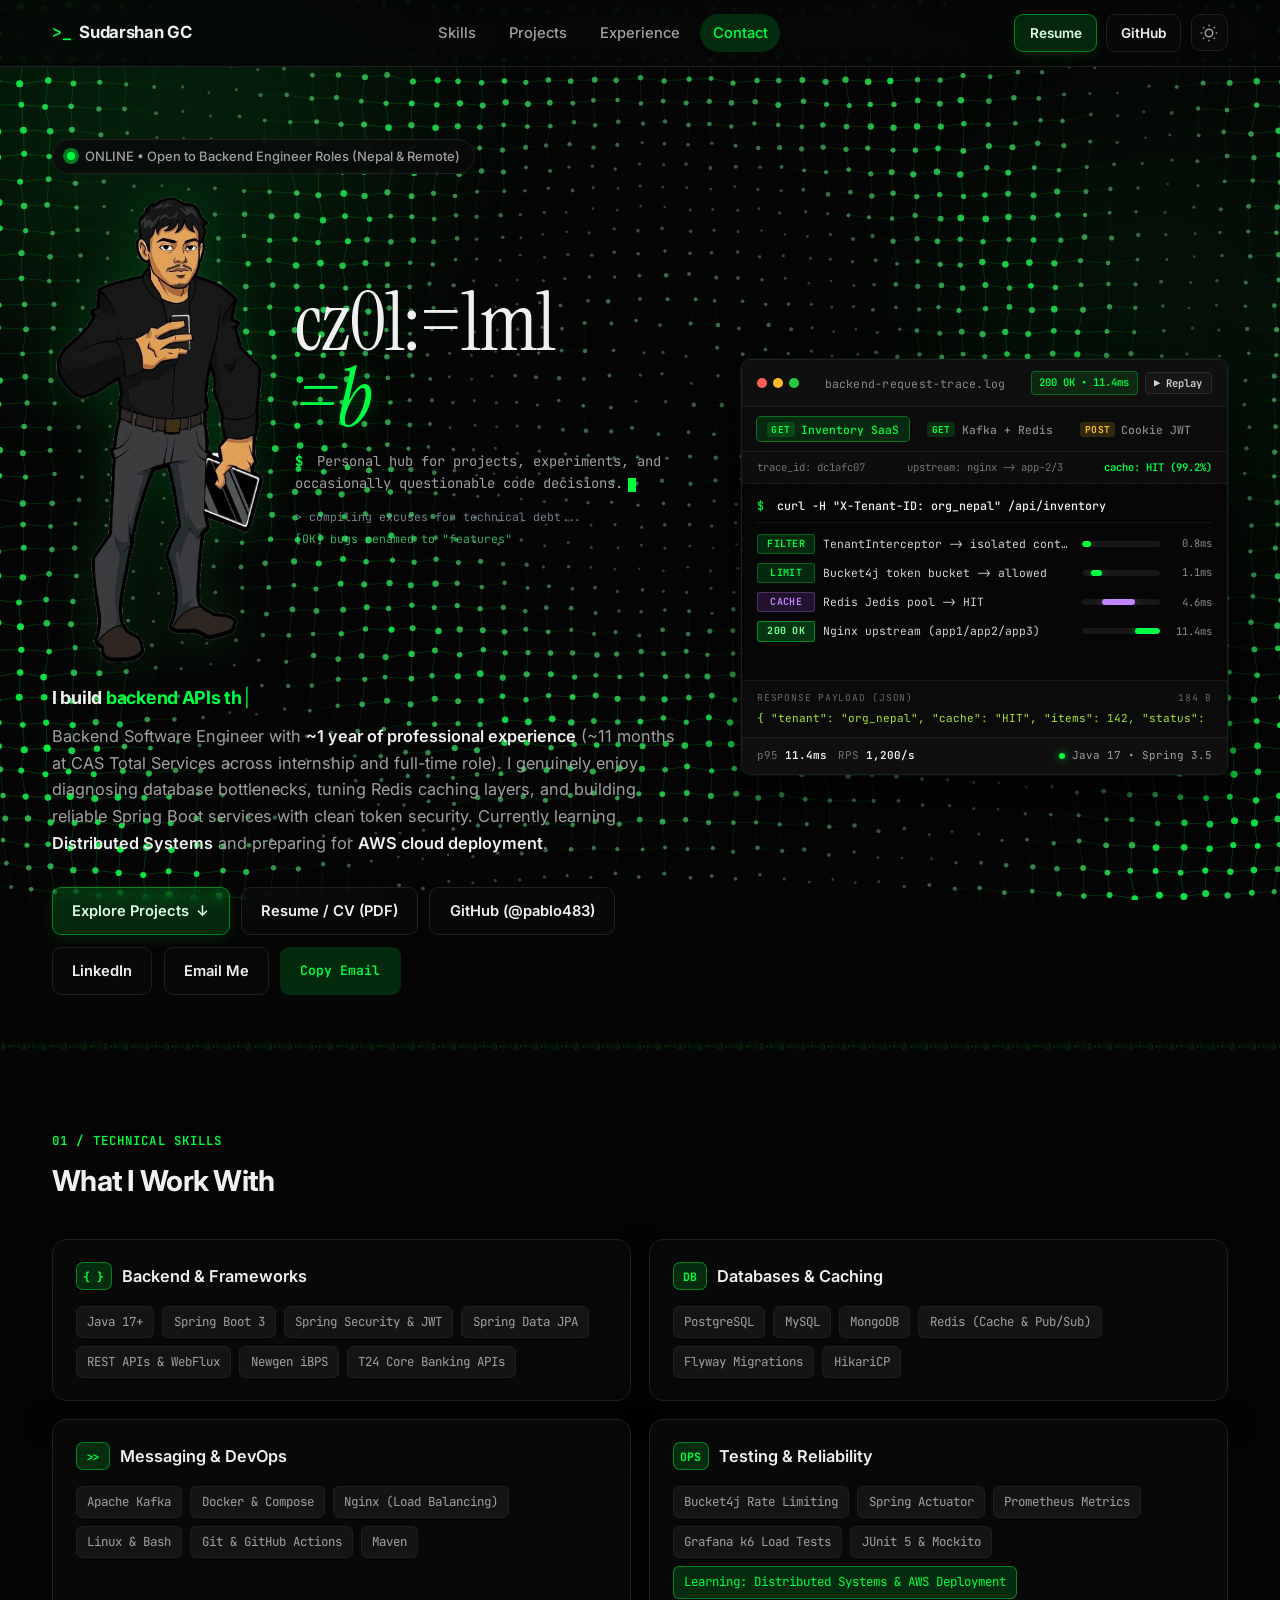
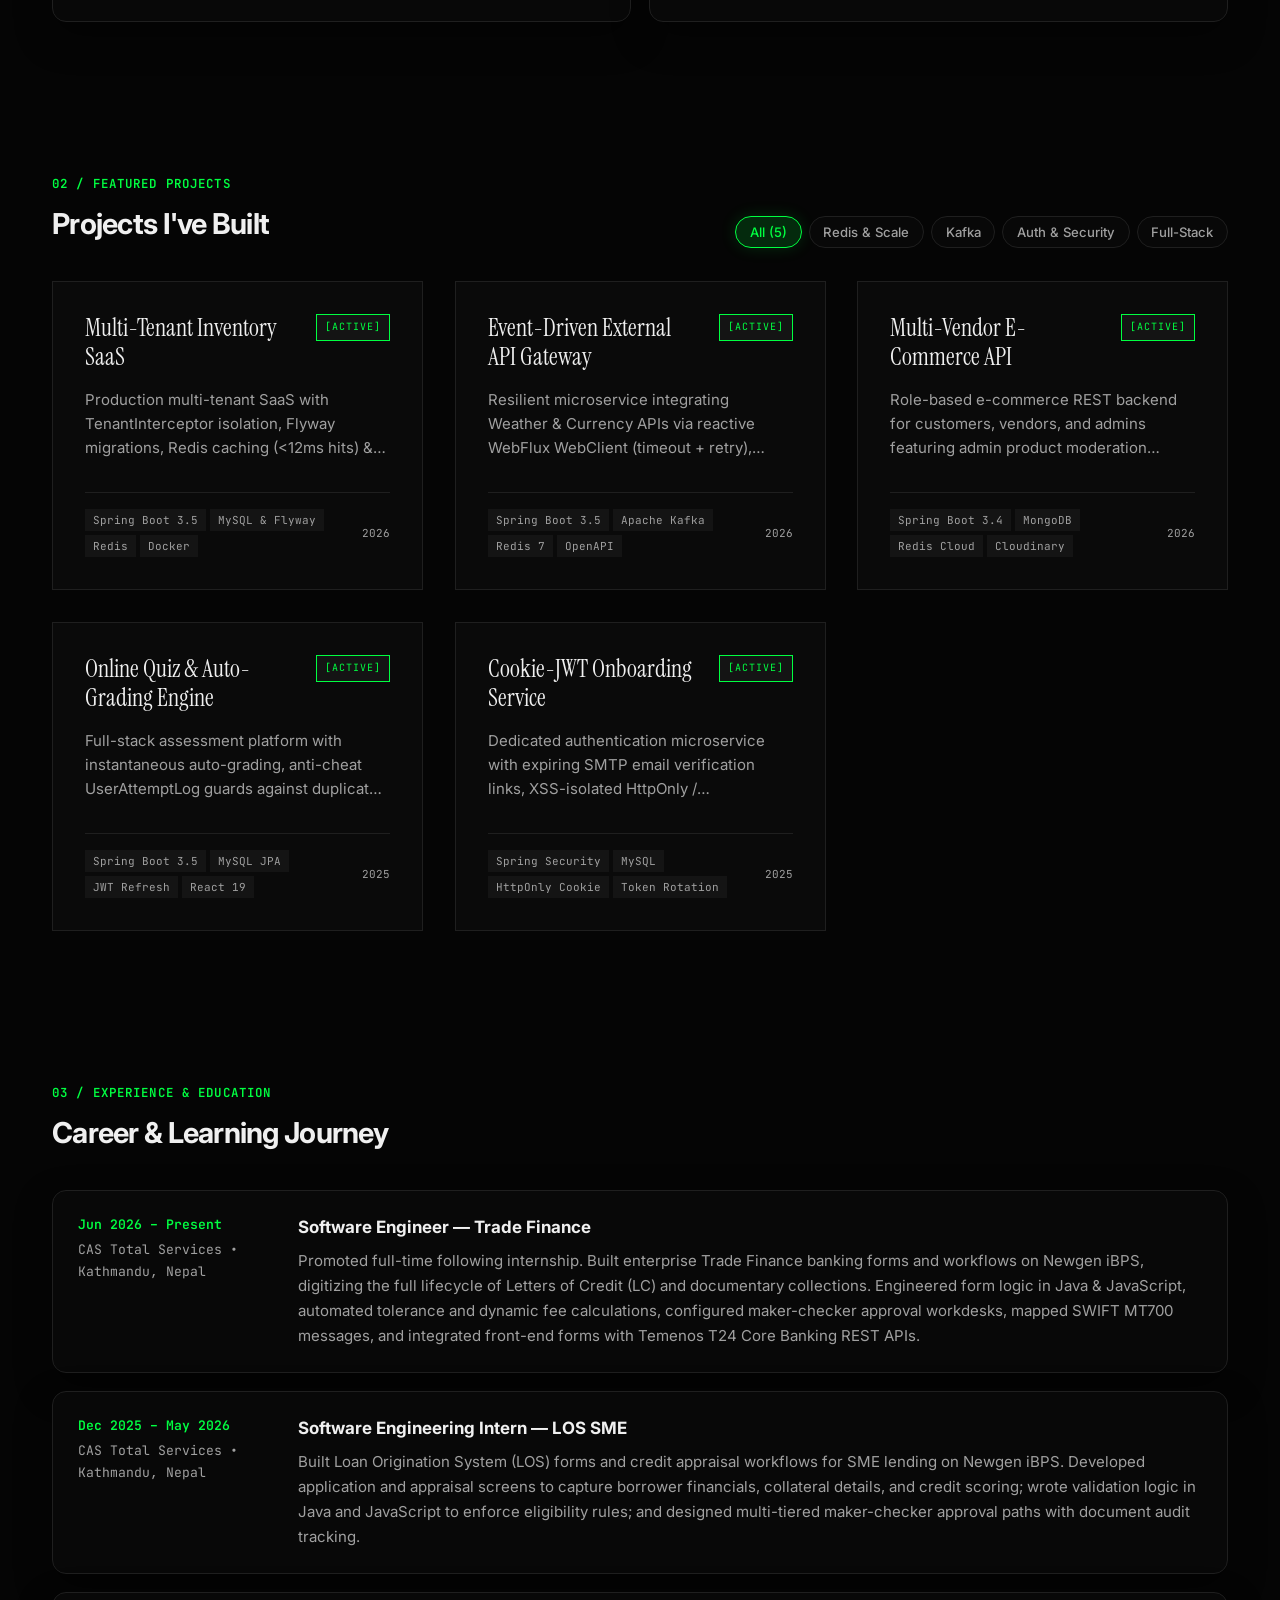
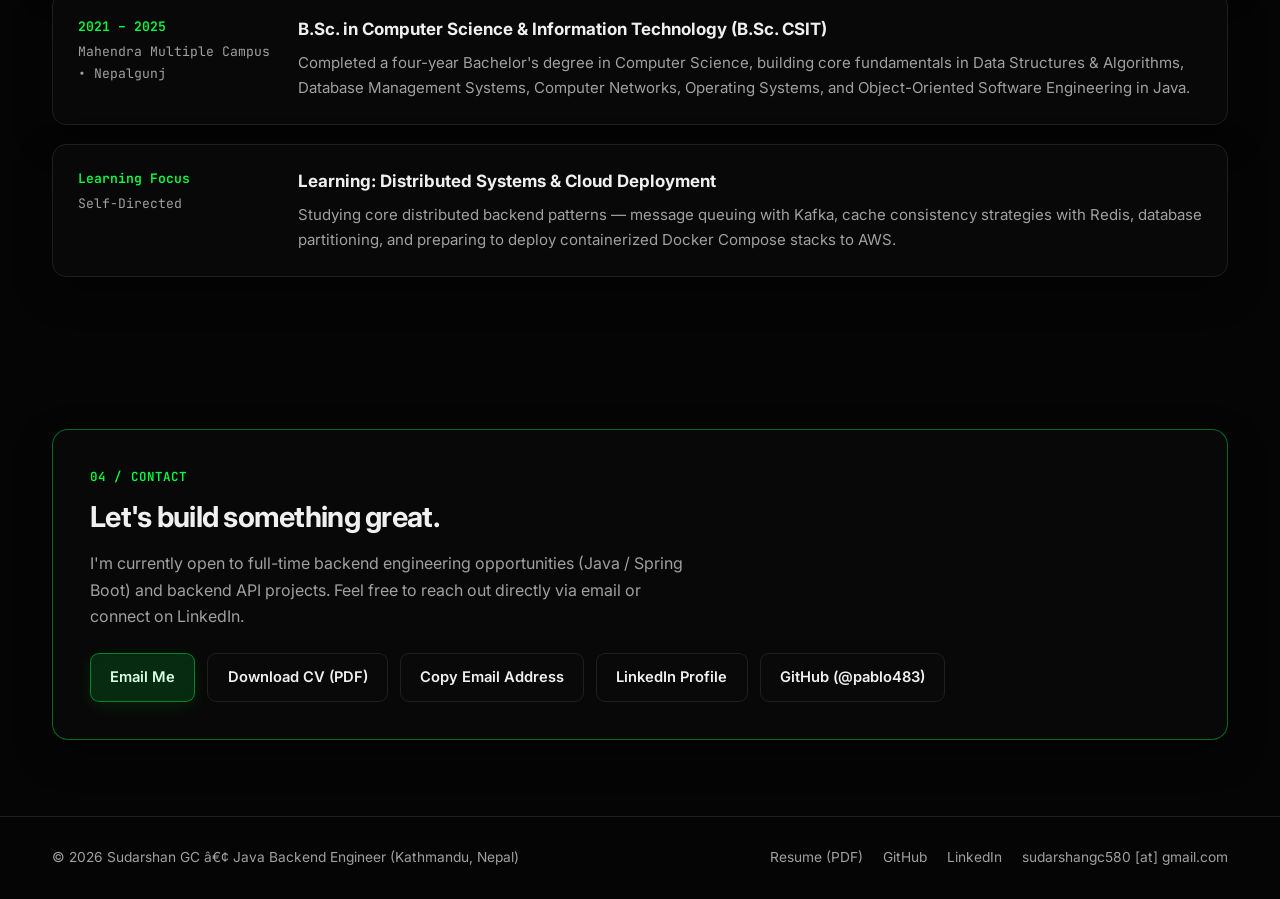
==== commit 14c0e07c: "Upgrade backend-request-trace.log dashboard with distributed trace waterfall, replay button, JSON pa" ====
--- a/index.html
+++ b/index.html
@@ -18,7 +18,7 @@
   <link
     href="https://fonts.googleapis.com/css2?family=Instrument+Serif:ital@0;1&amp;family=Inter:wght@400;500;600;700;800&amp;family=JetBrains+Mono:wght@400;500;600&amp;display=swap"
     rel="stylesheet" />
-  <link rel="stylesheet" href="styles.css?v=20261119b" />
+  <link rel="stylesheet" href="styles.css?v=20261119c" />
   <script>
     (function () {
       try {
@@ -167,7 +167,7 @@
           </div>
         </div>
 
-        <!-- Interactive Backend Pipeline Inspector -->
+        <!-- Interactive Backend Telemetry & Request Trace Inspector -->
         <aside class="terminal-card spotlight-card reveal" style="--delay: 120ms"
           aria-label="Interactive Backend Request Trace">
           <div class="terminal-bar">
@@ -177,41 +177,50 @@
               <span class="dot green"></span>
             </div>
             <span class="terminal-title">backend-request-trace.log</span>
+            <div class="terminal-bar-actions">
+              <span class="trace-status-pill" id="trace-status-pill">200 OK &bull; 11.4ms</span>
+              <button type="button" class="trace-replay-btn" id="trace-replay-btn" title="Replay request trace">
+                &#9654; Replay
+              </button>
+            </div>
           </div>
 
           <div class="terminal-tabs" role="tablist" aria-label="Select sample API pipeline">
             <button type="button" class="term-tab active" data-trace="saas" role="tab" aria-selected="true">
-              Inventory SaaS
+              <span class="http-method get">GET</span> Inventory SaaS
             </button>
             <button type="button" class="term-tab" data-trace="kafka" role="tab" aria-selected="false">
-              Kafka + Redis
+              <span class="http-method get">GET</span> Kafka + Redis
             </button>
             <button type="button" class="term-tab" data-trace="auth" role="tab" aria-selected="false">
-              Cookie JWT
+              <span class="http-method post">POST</span> Cookie JWT
             </button>
           </div>
 
+          <div class="trace-meta-strip">
+            <span id="trace-id-label">trace_id: 7f9a3c1b</span>
+            <span id="trace-node-label">upstream: nginx &rarr; app-2/3</span>
+            <span id="trace-cache-label" class="trace-cache-hit">cache: HIT</span>
+          </div>
+
           <div class="terminal-body" id="terminal-body">
-            <div class="term-line cmd">
-              <span class="prompt">$</span> curl -H "X-Tenant-ID: org_nepal" /api/inventory
-            </div>
-            <div class="term-line step">
-              <span class="badge-ok">FILTER</span> TenantInterceptor &rarr; isolated context
-            </div>
-            <div class="term-line step">
-              <span class="badge-ok">LIMIT</span> Bucket4j token bucket &rarr; allowed
-            </div>
-            <div class="term-line step">
-              <span class="badge-cache">CACHE</span> Redis Jedis pool &rarr; HIT
-            </div>
-            <div class="term-line step">
-              <span class="badge-http">200 OK</span> Nginx upstream (app1/app2/app3)
-            </div>
+            <!-- Populated dynamically by script.js with animated waterfall spans -->
+          </div>
+
+          <div class="trace-response-box">
+            <div class="trace-response-head">
+              <span>RESPONSE PAYLOAD (JSON)</span>
+              <span id="trace-size-label">184 B</span>
+            </div>
+            <pre class="trace-json" id="trace-json">{ "tenant": "org_nepal", "cache": "HIT", "items": 142, "status": "OK" }</pre>
           </div>
 
           <div class="terminal-footer">
-            <span>Move cursor over window or cards for 3D parallax tilt</span>
-            <span class="live-indicator"><span class="live-ping"></span>Java 17 â€¢ Spring 3.5</span>
+            <div class="telemetry-pills">
+              <span class="telemetry-chip">p95 <strong id="trace-p95">11.4ms</strong></span>
+              <span class="telemetry-chip">RPS <strong id="trace-rps">1,200/s</strong></span>
+            </div>
+            <span class="live-indicator"><span class="live-ping"></span>Java 17 &bull; Spring 3.5</span>
           </div>
         </aside>
       </div>
@@ -592,8 +601,8 @@
     Email copied to clipboard!
   </div>
 
-  <script src="particles.js?v=20261119b"></script>
-  <script src="script.js?v=20261119b"></script>
+  <script src="particles.js?v=20261119c"></script>
+  <script src="script.js?v=20261119c"></script>
 </body>
 
 </html>
--- a/styles.css
+++ b/styles.css
@@ -684,13 +684,13 @@
   gap: 0.7rem;
 }
 
-/* Interactive Hero Terminal Card */
+/* Interactive Hero Backend Telemetry & Trace Dashboard */
 .terminal-card {
-  background: var(--terminal-bg);
-  color: #e2e8f0;
-  border: 1px solid rgba(0, 255, 65, 0.25);
-  border-radius: 14px;
-  box-shadow: 0 20px 45px rgba(0, 0, 0, 0.45);
+  background: #080808;
+  color: #e5e5e5;
+  border: 1px solid #1f1f1f;
+  border-radius: 10px;
+  box-shadow: 0 22px 50px rgba(0, 0, 0, 0.65), 0 0 0 1px rgba(0, 255, 65, 0.08);
   overflow: hidden;
   font-family: "JetBrains Mono", monospace;
 }
@@ -699,14 +699,16 @@
   display: flex;
   align-items: center;
   justify-content: space-between;
-  padding: 0.72rem 1rem;
-  background: rgba(15, 23, 42, 0.9);
-  border-bottom: 1px solid rgba(148, 163, 184, 0.14);
+  gap: 0.6rem;
+  padding: 0.68rem 0.95rem;
+  background: #0f0f0f;
+  border-bottom: 1px solid #1f1f1f;
 }
 
 .terminal-dots {
   display: flex;
   gap: 6px;
+  flex-shrink: 0;
 }
 
 .dot {
@@ -716,68 +718,150 @@
 }
 
 .dot.red {
-  background: #ef4444;
+  background: #ff5f56;
 }
 
 .dot.yellow {
-  background: #f59e0b;
+  background: #ffbd2e;
 }
 
 .dot.green {
-  background: #22c55e;
+  background: #27ca40;
 }
 
 .terminal-title {
-  font-size: 0.73rem;
-  color: #94a3b8;
+  font-size: 0.72rem;
+  color: #888888;
+  letter-spacing: 0.02em;
+  overflow: hidden;
+  text-overflow: ellipsis;
+  white-space: nowrap;
+}
+
+.terminal-bar-actions {
+  display: flex;
+  align-items: center;
+  gap: 0.45rem;
+  flex-shrink: 0;
+}
+
+.trace-status-pill {
+  font-size: 0.66rem;
+  font-weight: 600;
+  color: #00ff41;
+  background: rgba(0, 255, 65, 0.1);
+  border: 1px solid rgba(0, 255, 65, 0.3);
+  padding: 0.16rem 0.48rem;
+  border-radius: 4px;
+  white-space: nowrap;
+}
+
+.trace-replay-btn {
+  font-family: inherit;
+  font-size: 0.66rem;
+  font-weight: 600;
+  color: #d4d4d4;
+  background: #161616;
+  border: 1px solid #2a2a2a;
+  padding: 0.18rem 0.52rem;
+  border-radius: 4px;
+  cursor: pointer;
+  transition: all 0.16s ease;
+}
+
+.trace-replay-btn:hover {
+  color: #050505;
+  background: #00ff41;
+  border-color: #00ff41;
 }
 
 .terminal-tabs {
   display: flex;
+  flex-wrap: wrap;
   gap: 0.35rem;
   padding: 0.55rem 0.85rem;
-  background: rgba(15, 23, 42, 0.55);
-  border-bottom: 1px solid rgba(148, 163, 184, 0.12);
+  background: #0b0b0b;
+  border-bottom: 1px solid #1a1a1a;
 }
 
 .term-tab {
+  display: inline-flex;
+  align-items: center;
+  gap: 0.38rem;
   font-family: inherit;
-  font-size: 0.73rem;
+  font-size: 0.71rem;
   font-weight: 500;
-  padding: 0.3rem 0.65rem;
-  border-radius: 6px;
+  padding: 0.3rem 0.62rem;
+  border-radius: 5px;
   border: 1px solid transparent;
   background: transparent;
-  color: #94a3b8;
+  color: #8a8a8a;
   cursor: pointer;
   transition: all 0.18s ease;
 }
 
 .term-tab:hover {
-  color: #f8fafc;
-  background: rgba(0, 255, 65, 0.1);
+  color: #f0f0f0;
+  background: rgba(0, 255, 65, 0.08);
 }
 
 .term-tab.active {
   color: #00ff41;
-  background: rgba(0, 255, 65, 0.15);
+  background: rgba(0, 255, 65, 0.12);
   border-color: rgba(0, 255, 65, 0.35);
 }
 
+.http-method {
+  font-size: 0.6rem;
+  font-weight: 700;
+  padding: 0.06rem 0.3rem;
+  border-radius: 3px;
+  letter-spacing: 0.04em;
+}
+
+.http-method.get {
+  background: rgba(0, 255, 65, 0.14);
+  color: #00ff41;
+}
+
+.http-method.post {
+  background: rgba(251, 191, 36, 0.16);
+  color: #fbbf24;
+}
+
+.trace-meta-strip {
+  display: flex;
+  align-items: center;
+  justify-content: space-between;
+  flex-wrap: wrap;
+  gap: 0.5rem;
+  padding: 0.42rem 0.95rem;
+  background: #0d0d0d;
+  border-bottom: 1px dashed #1f1f1f;
+  font-size: 0.66rem;
+  color: #737373;
+}
+
+.trace-cache-hit {
+  color: #00ff41;
+  font-weight: 600;
+}
+
 .terminal-body {
-  padding: 1.05rem 1rem;
-  min-height: 192px;
+  padding: 0.9rem 0.95rem;
+  min-height: 196px;
   display: flex;
   flex-direction: column;
-  gap: 0.62rem;
-  font-size: 0.76rem;
-  line-height: 1.5;
+  gap: 0.56rem;
+  font-size: 0.73rem;
+  line-height: 1.45;
+  background: #060606;
 }
 
 .term-line {
   opacity: 0;
   transform: translateY(6px);
-  animation: termLineIn 0.32s ease forwards;
+  animation: termLineIn 0.28s ease forwards;
 }
 
 .term-line:nth-child(1) {
@@ -808,9 +892,13 @@
 }
 
 .term-line.cmd {
-  color: #f8fafc;
+  color: #f0f0f0;
   font-weight: 500;
-  margin-bottom: 0.2rem;
+  padding-bottom: 0.42rem;
+  margin-bottom: 0.12rem;
+  border-bottom: 1px solid #161616;
+  overflow-x: auto;
+  white-space: nowrap;
 }
 
 .term-line .prompt {
@@ -819,60 +907,168 @@
 }
 
 .term-line.step {
-  color: #cbd5e1;
-  display: flex;
+  display: grid;
+  grid-template-columns: 58px 1fr 78px 44px;
   align-items: center;
   gap: 0.5rem;
-  flex-wrap: wrap;
+  color: #d4d4d4;
+}
+
+.step-text {
+  overflow: hidden;
+  text-overflow: ellipsis;
+  white-space: nowrap;
+  font-size: 0.71rem;
+}
+
+.span-track {
+  position: relative;
+  height: 6px;
+  background: #171717;
+  border-radius: 3px;
+  overflow: hidden;
+}
+
+.span-bar {
+  position: absolute;
+  top: 0;
+  bottom: 0;
+  border-radius: 3px;
+  background: #00ff41;
+  box-shadow: 0 0 8px rgba(0, 255, 65, 0.45);
+  transform-origin: left center;
+  animation: spanGrow 0.45s cubic-bezier(0.22, 1, 0.36, 1) forwards;
+}
+
+.span-bar.cache {
+  background: #c084fc;
+  box-shadow: 0 0 8px rgba(192, 132, 252, 0.45);
+}
+
+.span-bar.warn {
+  background: #fbbf24;
+  box-shadow: 0 0 8px rgba(251, 191, 36, 0.45);
+}
+
+@keyframes spanGrow {
+  from {
+    transform: scaleX(0);
+  }
+  to {
+    transform: scaleX(1);
+  }
+}
+
+.step-ms {
+  text-align: right;
+  font-size: 0.66rem;
+  color: #8a8a8a;
+  font-variant-numeric: tabular-nums;
 }
 
 .badge-ok,
 .badge-cache,
 .badge-http {
-  font-size: 0.67rem;
+  text-align: center;
+  font-size: 0.62rem;
+  font-weight: 700;
+  padding: 0.12rem 0.34rem;
+  border-radius: 3px;
+  letter-spacing: 0.03em;
+}
+
+.badge-ok {
+  background: rgba(0, 255, 65, 0.14);
+  color: #00ff41;
+  border: 1px solid rgba(0, 255, 65, 0.25);
+}
+
+.badge-cache {
+  background: rgba(168, 85, 247, 0.16);
+  color: #c084fc;
+  border: 1px solid rgba(192, 132, 252, 0.28);
+}
+
+.badge-http {
+  background: rgba(0, 255, 65, 0.2);
+  color: #7dff9b;
+  border: 1px solid rgba(0, 255, 65, 0.4);
+}
+
+.trace-response-box {
+  background: #0b0b0b;
+  border-top: 1px solid #1a1a1a;
+  padding: 0.55rem 0.95rem 0.65rem;
+}
+
+.trace-response-head {
+  display: flex;
+  align-items: center;
+  justify-content: space-between;
+  font-size: 0.6rem;
+  letter-spacing: 0.08em;
+  color: #666666;
+  margin-bottom: 0.3rem;
+}
+
+.trace-json {
+  margin: 0;
+  font-family: inherit;
+  font-size: 0.69rem;
+  color: #a3e635;
+  white-space: nowrap;
+  overflow-x: auto;
+  line-height: 1.45;
+}
+
+.terminal-footer {
+  display: flex;
+  align-items: center;
+  justify-content: space-between;
+  gap: 0.5rem;
+  padding: 0.55rem 0.95rem;
+  font-size: 0.68rem;
+  color: #737373;
+  background: #0f0f0f;
+  border-top: 1px solid #1f1f1f;
+}
+
+.telemetry-pills {
+  display: flex;
+  align-items: center;
+  gap: 0.65rem;
+}
+
+.telemetry-chip strong {
+  color: #f0f0f0;
   font-weight: 600;
-  padding: 0.1rem 0.42rem;
-  border-radius: 4px;
-}
-
-.badge-ok {
-  background: rgba(0, 255, 65, 0.16);
-  color: #00ff41;
-}
-
-.badge-cache {
-  background: rgba(168, 85, 247, 0.2);
-  color: #c084fc;
-}
-
-.badge-http {
-  background: rgba(34, 197, 94, 0.2);
-  color: #4ade80;
-}
-
-.terminal-footer {
-  display: flex;
-  align-items: center;
-  justify-content: space-between;
-  padding: 0.6rem 1rem;
-  font-size: 0.7rem;
-  color: #64748b;
-  background: rgba(15, 23, 42, 0.7);
-  border-top: 1px solid rgba(148, 163, 184, 0.12);
 }
 
 .live-indicator {
   display: inline-flex;
   align-items: center;
   gap: 0.4rem;
-  color: #94a3b8;
+  color: #a0a0a0;
 }
 
 .live-ping {
   width: 6px;
   height: 6px;
   border-radius: 50%;
-  background: #22c55e;
+  background: #00ff41;
+  box-shadow: 0 0 8px rgba(0, 255, 65, 0.8);
+  animation: livePulse 2s ease-in-out infinite;
+}
+
+@keyframes livePulse {
+  0%, 100% {
+    opacity: 1;
+    transform: scale(1);
+  }
+  50% {
+    opacity: 0.4;
+    transform: scale(0.8);
+  }
 }
 
 /* Cursor-Following Spotlight + Heavy 3D Tilt & Parallax Cards */
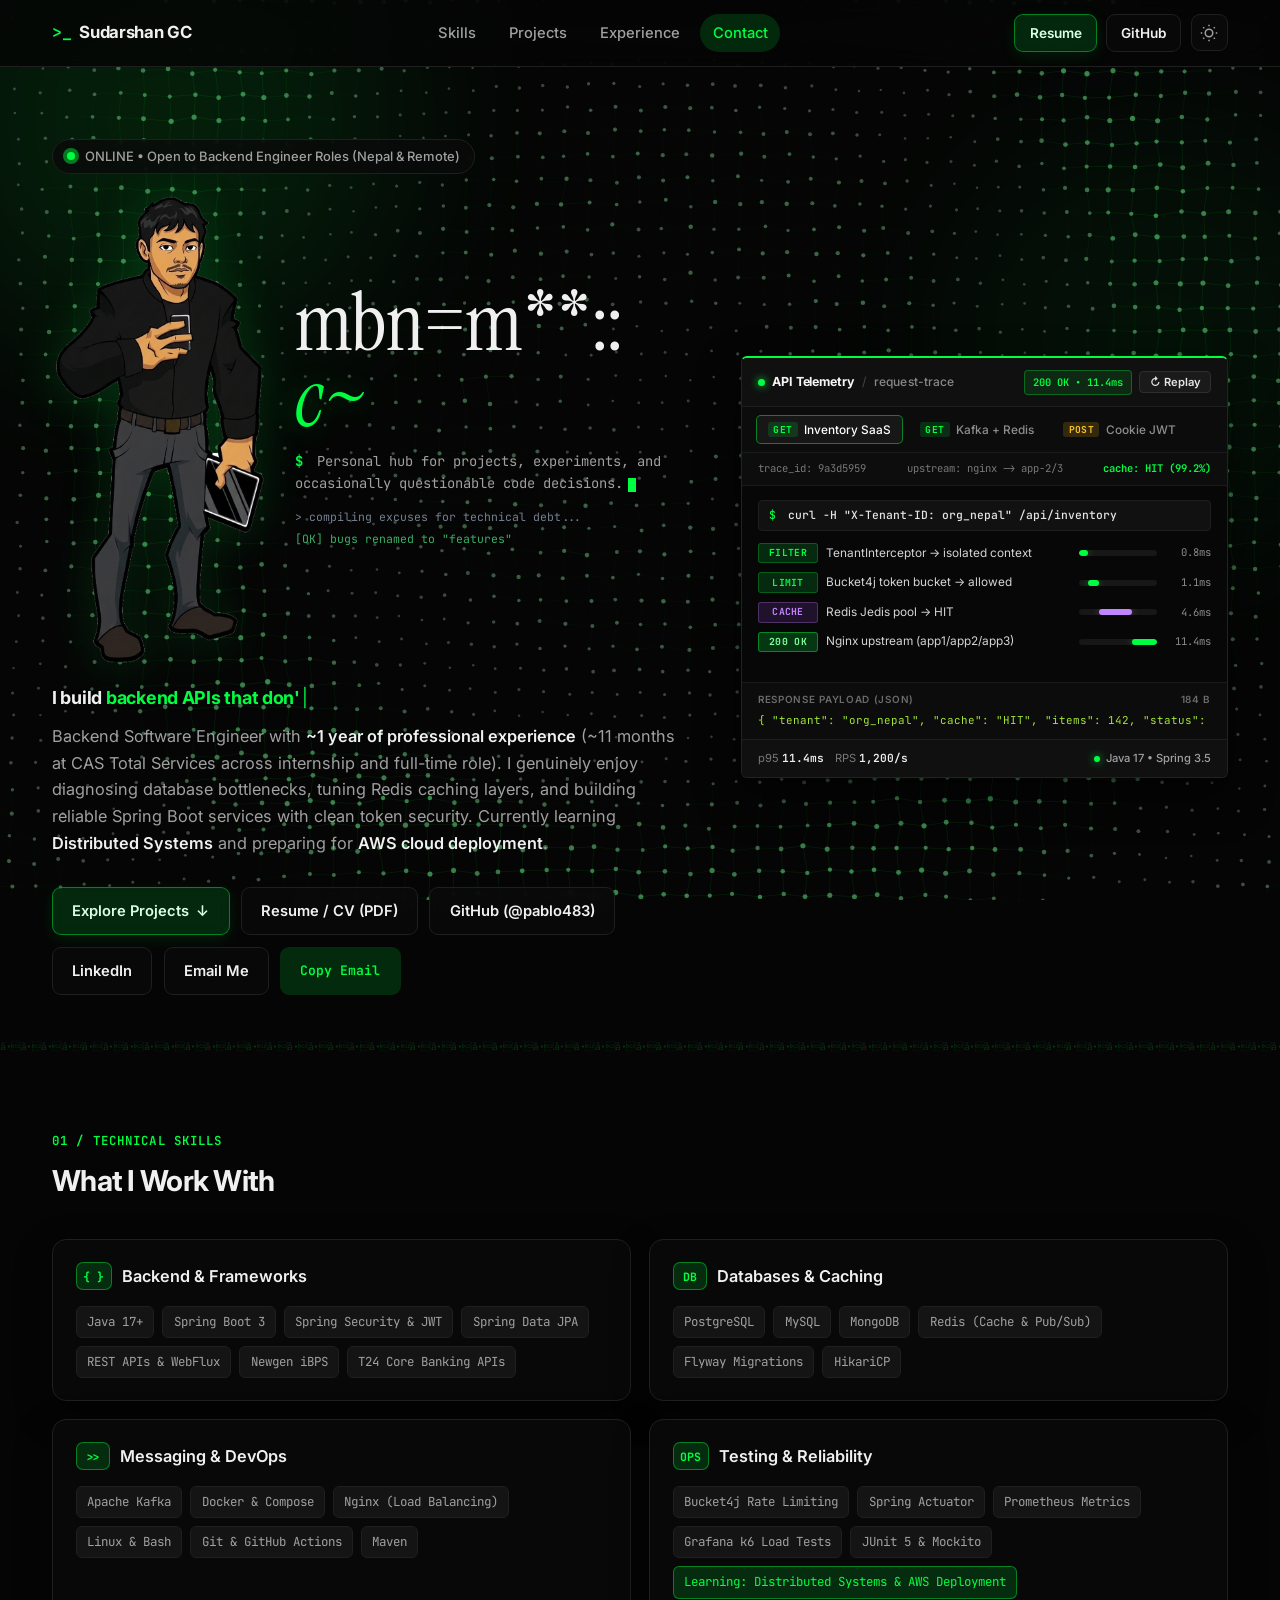
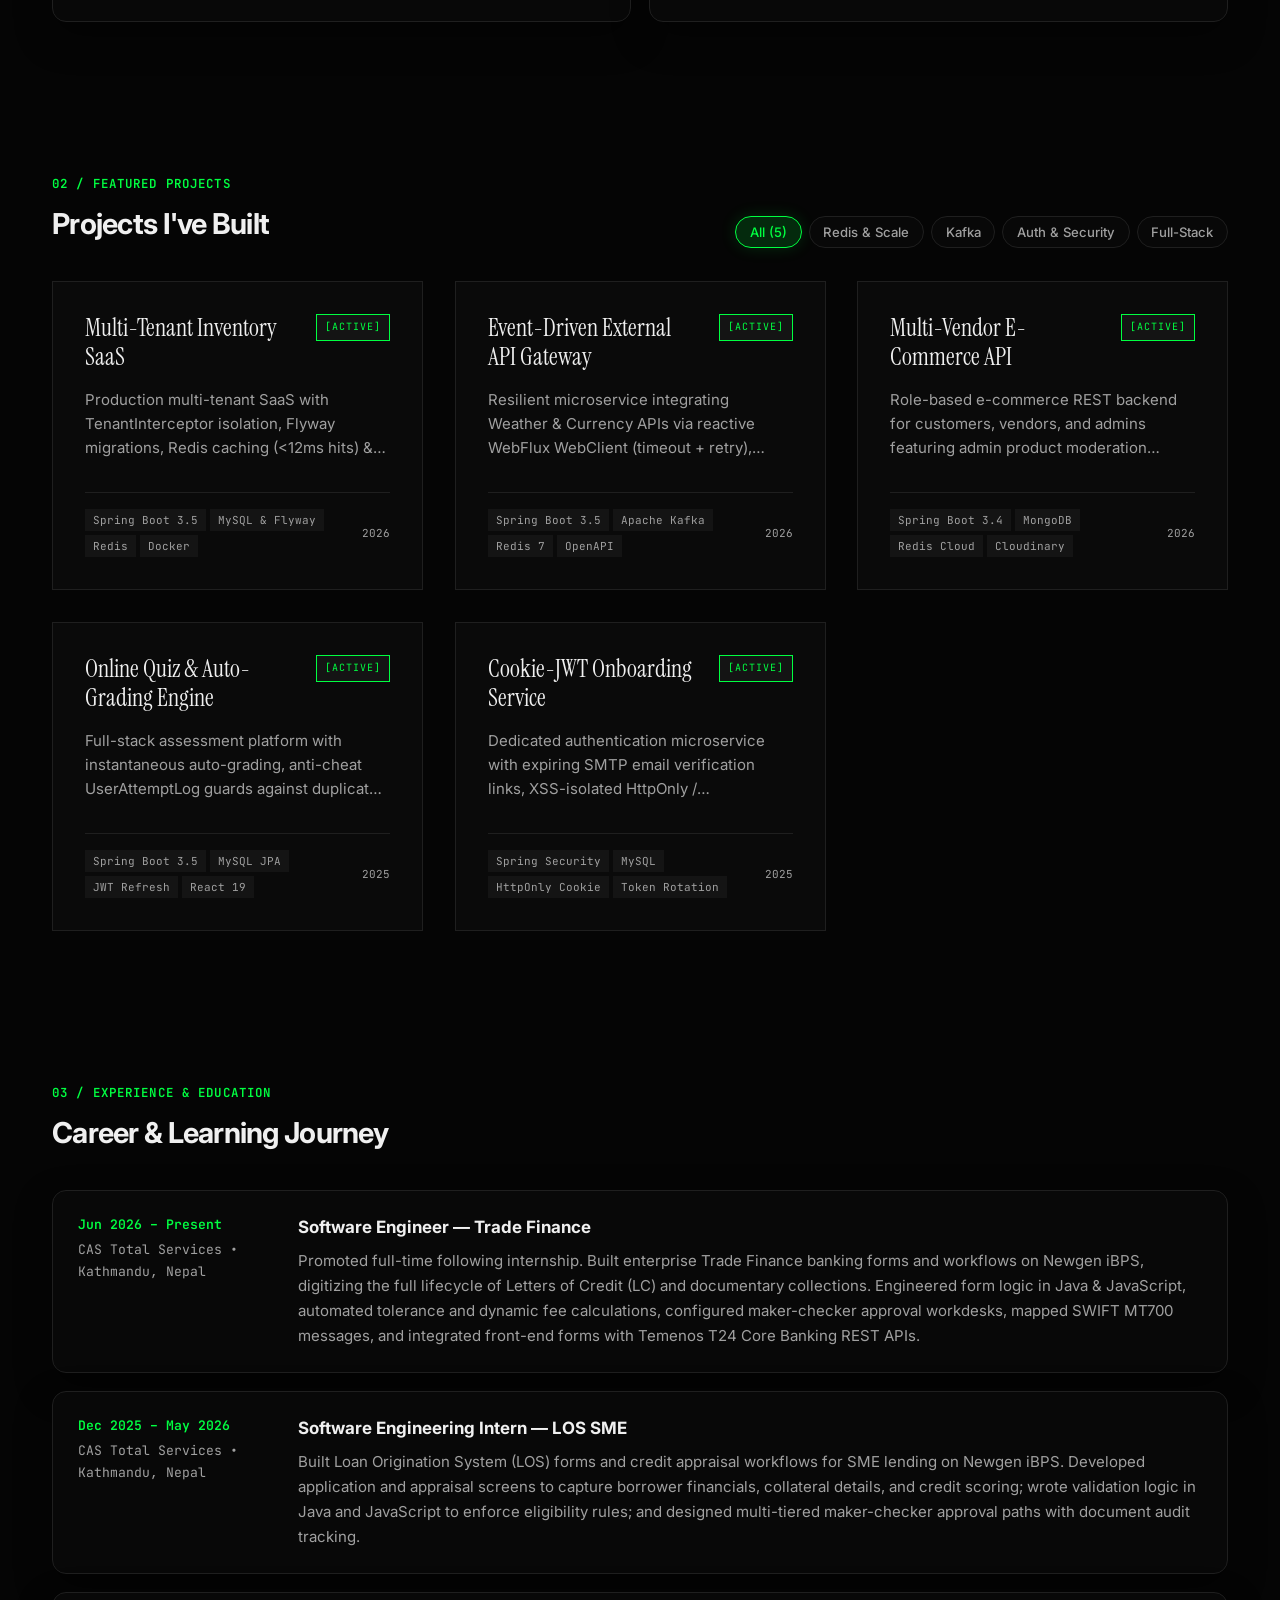
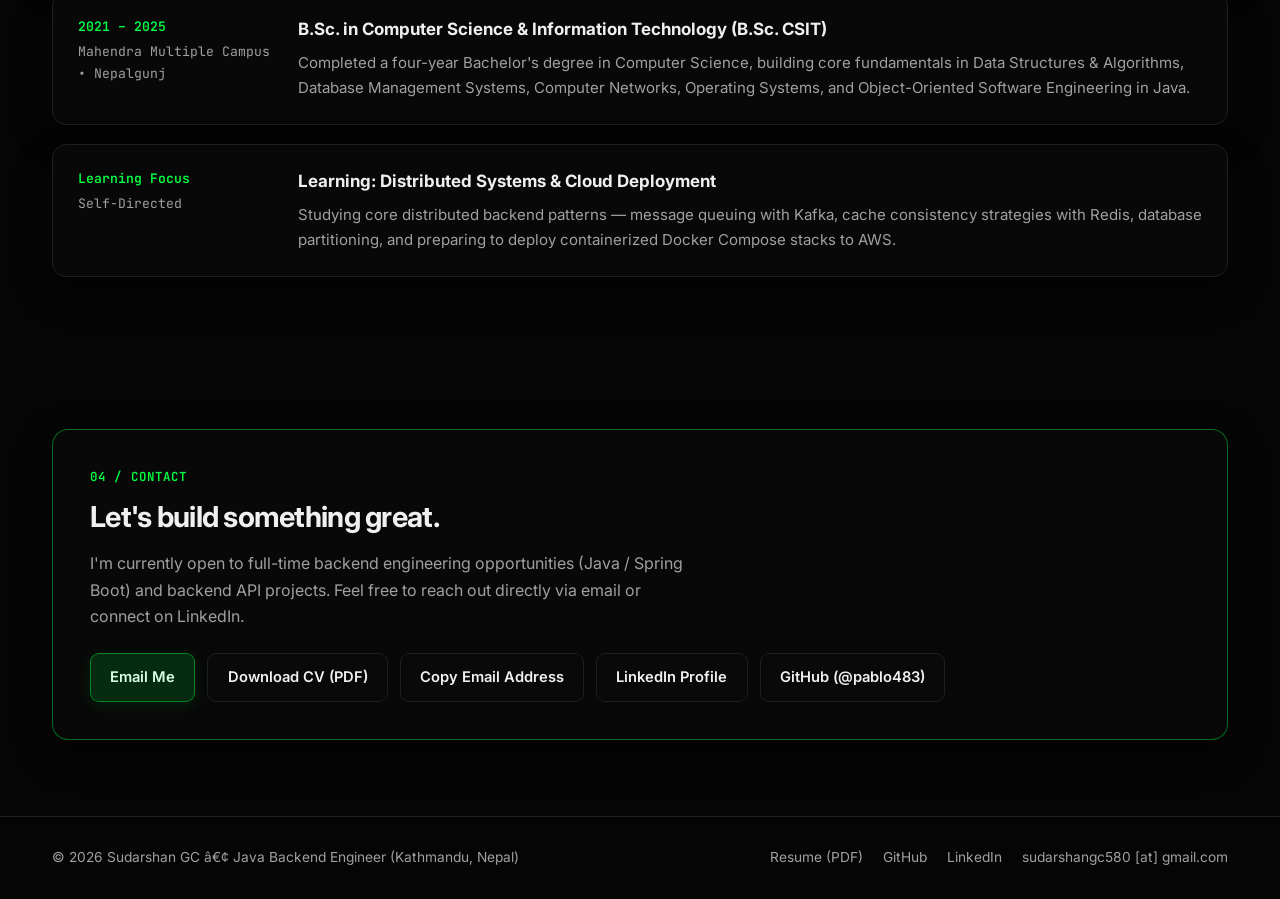
==== commit e2e4c6e0: "Redesign telemetry dashboard as steady APM console without Mac dots or 3D tilt wobble" ====
--- a/index.html
+++ b/index.html
@@ -18,7 +18,7 @@
   <link
     href="https://fonts.googleapis.com/css2?family=Instrument+Serif:ital@0;1&amp;family=Inter:wght@400;500;600;700;800&amp;family=JetBrains+Mono:wght@400;500;600&amp;display=swap"
     rel="stylesheet" />
-  <link rel="stylesheet" href="styles.css?v=20261119c" />
+  <link rel="stylesheet" href="styles.css?v=20261119d" />
   <script>
     (function () {
       try {
@@ -167,20 +167,20 @@
           </div>
         </div>
 
-        <!-- Interactive Backend Telemetry & Request Trace Inspector -->
-        <aside class="terminal-card spotlight-card reveal" style="--delay: 120ms"
+        <!-- Interactive Backend Telemetry & Request Trace Inspector (APM Console Style — Steady, No 3D Tilt) -->
+        <aside class="terminal-card reveal" style="--delay: 120ms"
           aria-label="Interactive Backend Request Trace">
           <div class="terminal-bar">
-            <div class="terminal-dots" aria-hidden="true">
-              <span class="dot red"></span>
-              <span class="dot yellow"></span>
-              <span class="dot green"></span>
-            </div>
-            <span class="terminal-title">backend-request-trace.log</span>
+            <div class="apm-brand">
+              <span class="apm-dot" aria-hidden="true"></span>
+              <span class="apm-name">API Telemetry</span>
+              <span class="apm-sep">/</span>
+              <span class="terminal-title">request-trace</span>
+            </div>
             <div class="terminal-bar-actions">
               <span class="trace-status-pill" id="trace-status-pill">200 OK &bull; 11.4ms</span>
               <button type="button" class="trace-replay-btn" id="trace-replay-btn" title="Replay request trace">
-                &#9654; Replay
+                &#8635; Replay
               </button>
             </div>
           </div>
--- a/styles.css
+++ b/styles.css
@@ -684,15 +684,22 @@
   gap: 0.7rem;
 }
 
-/* Interactive Hero Backend Telemetry & Trace Dashboard */
+/* Interactive Hero Backend APM Telemetry Console (Steady, Modern Dashboard — No Mac Dots, No 3D Wobble) */
 .terminal-card {
-  background: #080808;
+  background: #090909;
   color: #e5e5e5;
-  border: 1px solid #1f1f1f;
-  border-radius: 10px;
-  box-shadow: 0 22px 50px rgba(0, 0, 0, 0.65), 0 0 0 1px rgba(0, 255, 65, 0.08);
+  border: 1px solid #222222;
+  border-top: 2px solid var(--accent);
+  border-radius: 6px;
+  box-shadow: 0 18px 42px rgba(0, 0, 0, 0.55);
   overflow: hidden;
-  font-family: "JetBrains Mono", monospace;
+  font-family: "Inter", -apple-system, BlinkMacSystemFont, "Segoe UI", sans-serif;
+  transition: border-color 0.2s ease, box-shadow 0.2s ease;
+}
+
+.terminal-card:hover {
+  border-color: rgba(0, 255, 65, 0.45);
+  box-shadow: 0 20px 46px rgba(0, 0, 0, 0.65), 0 0 24px rgba(0, 255, 65, 0.08);
 }
 
 .terminal-bar {
@@ -700,39 +707,45 @@
   align-items: center;
   justify-content: space-between;
   gap: 0.6rem;
-  padding: 0.68rem 0.95rem;
-  background: #0f0f0f;
-  border-bottom: 1px solid #1f1f1f;
-}
-
-.terminal-dots {
-  display: flex;
-  gap: 6px;
+  padding: 0.72rem 1rem;
+  background: #101010;
+  border-bottom: 1px solid #1e1e1e;
+}
+
+.apm-brand {
+  display: flex;
+  align-items: center;
+  gap: 0.45rem;
+  min-width: 0;
+}
+
+.apm-dot {
+  width: 7px;
+  height: 7px;
+  border-radius: 50%;
+  background: var(--accent);
+  box-shadow: 0 0 8px var(--accent);
   flex-shrink: 0;
 }
 
-.dot {
-  width: 10px;
-  height: 10px;
-  border-radius: 50%;
-}
-
-.dot.red {
-  background: #ff5f56;
-}
-
-.dot.yellow {
-  background: #ffbd2e;
-}
-
-.dot.green {
-  background: #27ca40;
+.apm-name {
+  font-size: 0.78rem;
+  font-weight: 700;
+  color: #f5f5f5;
+  letter-spacing: -0.01em;
+  white-space: nowrap;
+}
+
+.apm-sep {
+  color: #444444;
+  font-size: 0.78rem;
 }
 
 .terminal-title {
-  font-size: 0.72rem;
+  font-size: 0.75rem;
+  font-weight: 500;
   color: #888888;
-  letter-spacing: 0.02em;
+  letter-spacing: 0.01em;
   overflow: hidden;
   text-overflow: ellipsis;
   white-space: nowrap;
@@ -746,24 +759,25 @@
 }
 
 .trace-status-pill {
-  font-size: 0.66rem;
+  font-family: "JetBrains Mono", monospace;
+  font-size: 0.65rem;
   font-weight: 600;
   color: #00ff41;
   background: rgba(0, 255, 65, 0.1);
   border: 1px solid rgba(0, 255, 65, 0.3);
-  padding: 0.16rem 0.48rem;
+  padding: 0.18rem 0.5rem;
   border-radius: 4px;
   white-space: nowrap;
 }
 
 .trace-replay-btn {
-  font-family: inherit;
-  font-size: 0.66rem;
+  font-family: "Inter", sans-serif;
+  font-size: 0.7rem;
   font-weight: 600;
-  color: #d4d4d4;
-  background: #161616;
-  border: 1px solid #2a2a2a;
-  padding: 0.18rem 0.52rem;
+  color: #e5e5e5;
+  background: #1a1a1a;
+  border: 1px solid #2e2e2e;
+  padding: 0.2rem 0.58rem;
   border-radius: 4px;
   cursor: pointer;
   transition: all 0.16s ease;
@@ -779,42 +793,43 @@
   display: flex;
   flex-wrap: wrap;
   gap: 0.35rem;
-  padding: 0.55rem 0.85rem;
-  background: #0b0b0b;
-  border-bottom: 1px solid #1a1a1a;
+  padding: 0.52rem 0.9rem;
+  background: #0c0c0c;
+  border-bottom: 1px solid #1b1b1b;
 }
 
 .term-tab {
   display: inline-flex;
   align-items: center;
-  gap: 0.38rem;
-  font-family: inherit;
-  font-size: 0.71rem;
+  gap: 0.4rem;
+  font-family: "Inter", sans-serif;
+  font-size: 0.74rem;
   font-weight: 500;
-  padding: 0.3rem 0.62rem;
+  padding: 0.34rem 0.68rem;
   border-radius: 5px;
   border: 1px solid transparent;
   background: transparent;
-  color: #8a8a8a;
+  color: #8e8e8e;
   cursor: pointer;
-  transition: all 0.18s ease;
+  transition: all 0.16s ease;
 }
 
 .term-tab:hover {
-  color: #f0f0f0;
-  background: rgba(0, 255, 65, 0.08);
+  color: #f5f5f5;
+  background: rgba(255, 255, 255, 0.05);
 }
 
 .term-tab.active {
-  color: #00ff41;
-  background: rgba(0, 255, 65, 0.12);
-  border-color: rgba(0, 255, 65, 0.35);
+  color: #ffffff;
+  background: #171717;
+  border-color: rgba(0, 255, 65, 0.45);
 }
 
 .http-method {
+  font-family: "JetBrains Mono", monospace;
   font-size: 0.6rem;
   font-weight: 700;
-  padding: 0.06rem 0.3rem;
+  padding: 0.08rem 0.32rem;
   border-radius: 3px;
   letter-spacing: 0.04em;
 }
@@ -835,11 +850,12 @@
   justify-content: space-between;
   flex-wrap: wrap;
   gap: 0.5rem;
-  padding: 0.42rem 0.95rem;
+  padding: 0.44rem 1rem;
   background: #0d0d0d;
-  border-bottom: 1px dashed #1f1f1f;
+  border-bottom: 1px solid #1a1a1a;
+  font-family: "JetBrains Mono", monospace;
   font-size: 0.66rem;
-  color: #737373;
+  color: #787878;
 }
 
 .trace-cache-hit {
@@ -848,14 +864,14 @@
 }
 
 .terminal-body {
-  padding: 0.9rem 0.95rem;
+  padding: 0.9rem 1rem;
   min-height: 196px;
   display: flex;
   flex-direction: column;
   gap: 0.56rem;
-  font-size: 0.73rem;
+  font-size: 0.75rem;
   line-height: 1.45;
-  background: #060606;
+  background: #070707;
 }
 
 .term-line {
@@ -892,11 +908,15 @@
 }
 
 .term-line.cmd {
-  color: #f0f0f0;
+  font-family: "JetBrains Mono", monospace;
+  font-size: 0.71rem;
+  color: #e5e5e5;
   font-weight: 500;
-  padding-bottom: 0.42rem;
-  margin-bottom: 0.12rem;
-  border-bottom: 1px solid #161616;
+  padding: 0.38rem 0.6rem;
+  margin-bottom: 0.2rem;
+  background: #111111;
+  border: 1px solid #1e1e1e;
+  border-radius: 4px;
   overflow-x: auto;
   white-space: nowrap;
 }
@@ -908,17 +928,19 @@
 
 .term-line.step {
   display: grid;
-  grid-template-columns: 58px 1fr 78px 44px;
+  grid-template-columns: 60px 1fr 78px 46px;
   align-items: center;
   gap: 0.5rem;
   color: #d4d4d4;
 }
 
 .step-text {
+  font-family: "Inter", sans-serif;
   overflow: hidden;
   text-overflow: ellipsis;
   white-space: nowrap;
-  font-size: 0.71rem;
+  font-size: 0.74rem;
+  color: #d4d4d4;
 }
 
 .span-track {
@@ -960,6 +982,7 @@
 }
 
 .step-ms {
+  font-family: "JetBrains Mono", monospace;
   text-align: right;
   font-size: 0.66rem;
   color: #8a8a8a;
@@ -969,10 +992,11 @@
 .badge-ok,
 .badge-cache,
 .badge-http {
+  font-family: "JetBrains Mono", monospace;
   text-align: center;
-  font-size: 0.62rem;
+  font-size: 0.61rem;
   font-weight: 700;
-  padding: 0.12rem 0.34rem;
+  padding: 0.14rem 0.34rem;
   border-radius: 3px;
   letter-spacing: 0.03em;
 }
@@ -996,25 +1020,27 @@
 }
 
 .trace-response-box {
-  background: #0b0b0b;
+  background: #0c0c0c;
   border-top: 1px solid #1a1a1a;
-  padding: 0.55rem 0.95rem 0.65rem;
+  padding: 0.55rem 1rem 0.65rem;
 }
 
 .trace-response-head {
   display: flex;
   align-items: center;
   justify-content: space-between;
-  font-size: 0.6rem;
-  letter-spacing: 0.08em;
-  color: #666666;
-  margin-bottom: 0.3rem;
+  font-family: "Inter", sans-serif;
+  font-size: 0.62rem;
+  font-weight: 600;
+  letter-spacing: 0.07em;
+  color: #6b6b6b;
+  margin-bottom: 0.32rem;
 }
 
 .trace-json {
   margin: 0;
-  font-family: inherit;
-  font-size: 0.69rem;
+  font-family: "JetBrains Mono", monospace;
+  font-size: 0.68rem;
   color: #a3e635;
   white-space: nowrap;
   overflow-x: auto;
@@ -1026,20 +1052,21 @@
   align-items: center;
   justify-content: space-between;
   gap: 0.5rem;
-  padding: 0.55rem 0.95rem;
-  font-size: 0.68rem;
-  color: #737373;
-  background: #0f0f0f;
-  border-top: 1px solid #1f1f1f;
+  padding: 0.58rem 1rem;
+  font-size: 0.7rem;
+  color: #787878;
+  background: #101010;
+  border-top: 1px solid #1e1e1e;
 }
 
 .telemetry-pills {
   display: flex;
   align-items: center;
-  gap: 0.65rem;
+  gap: 0.7rem;
 }
 
 .telemetry-chip strong {
+  font-family: "JetBrains Mono", monospace;
   color: #f0f0f0;
   font-weight: 600;
 }
@@ -1049,6 +1076,7 @@
   align-items: center;
   gap: 0.4rem;
   color: #a0a0a0;
+  font-weight: 500;
 }
 
 .live-ping {
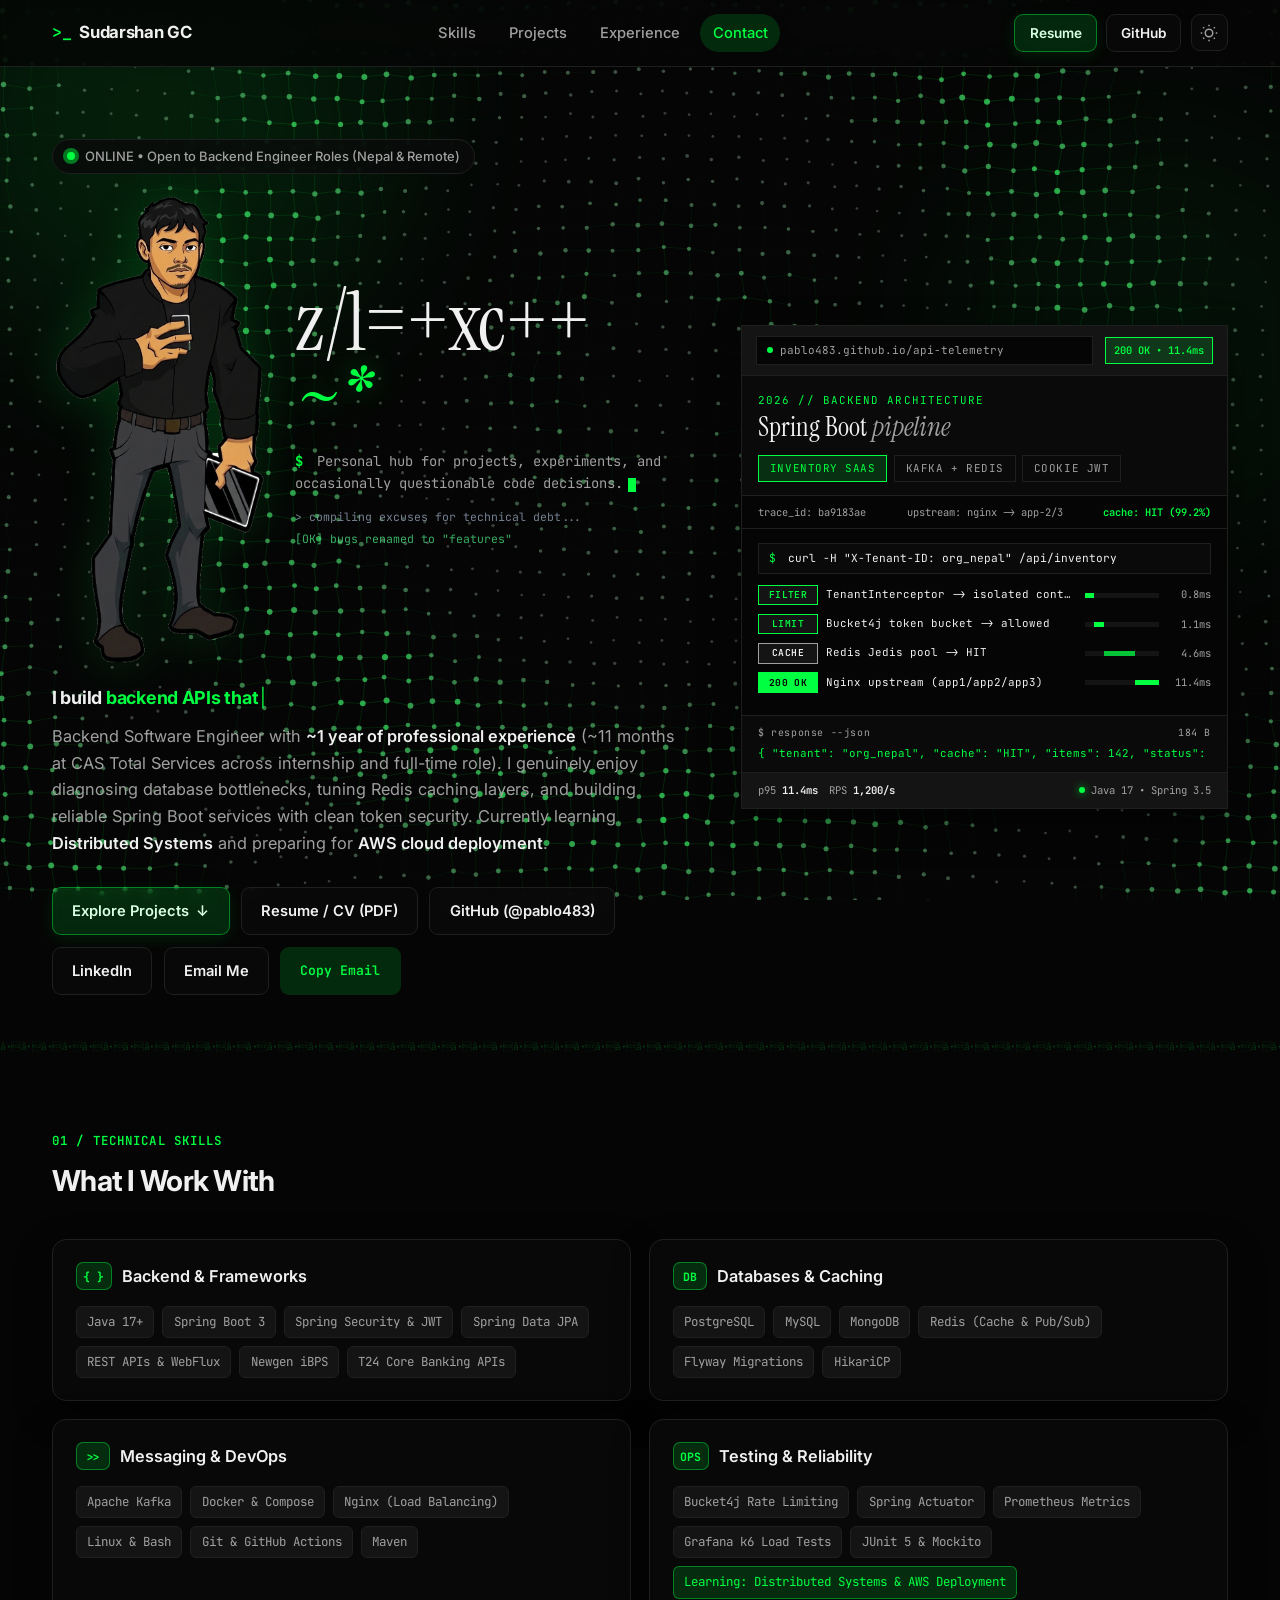
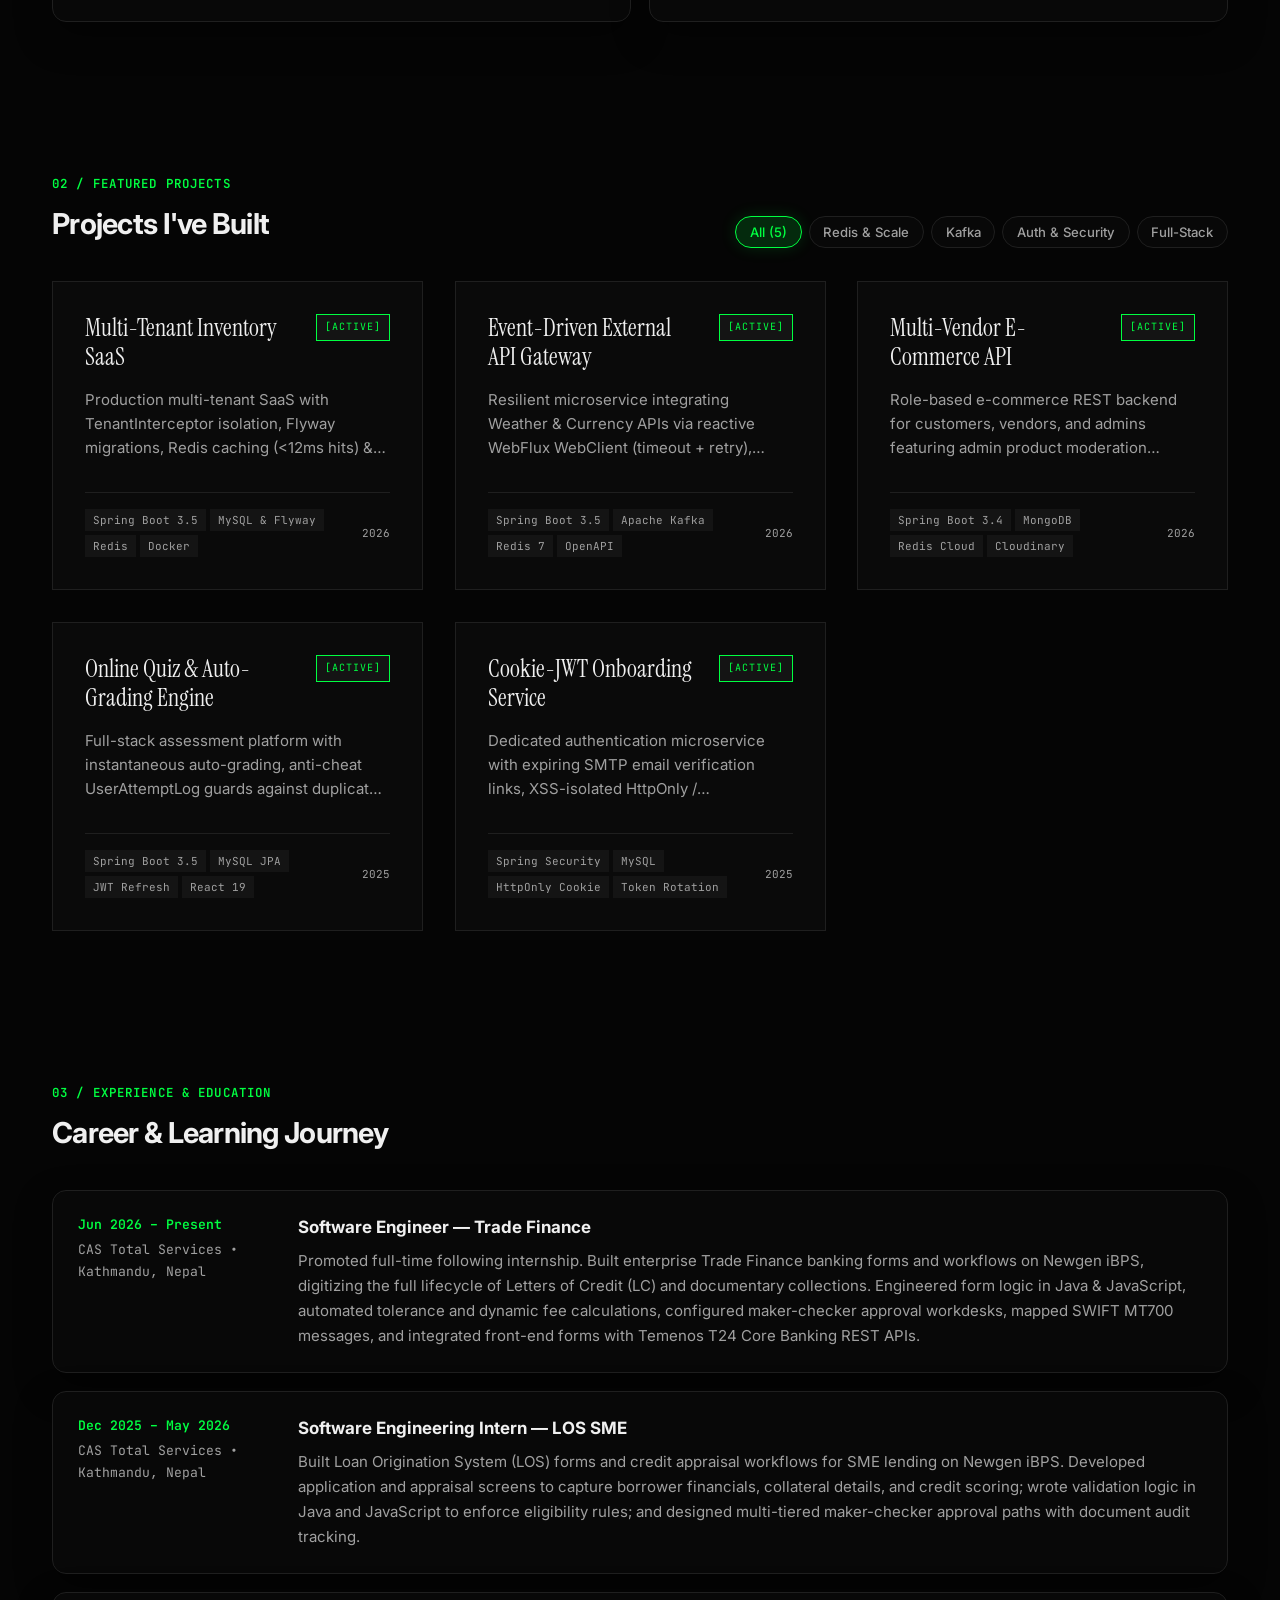
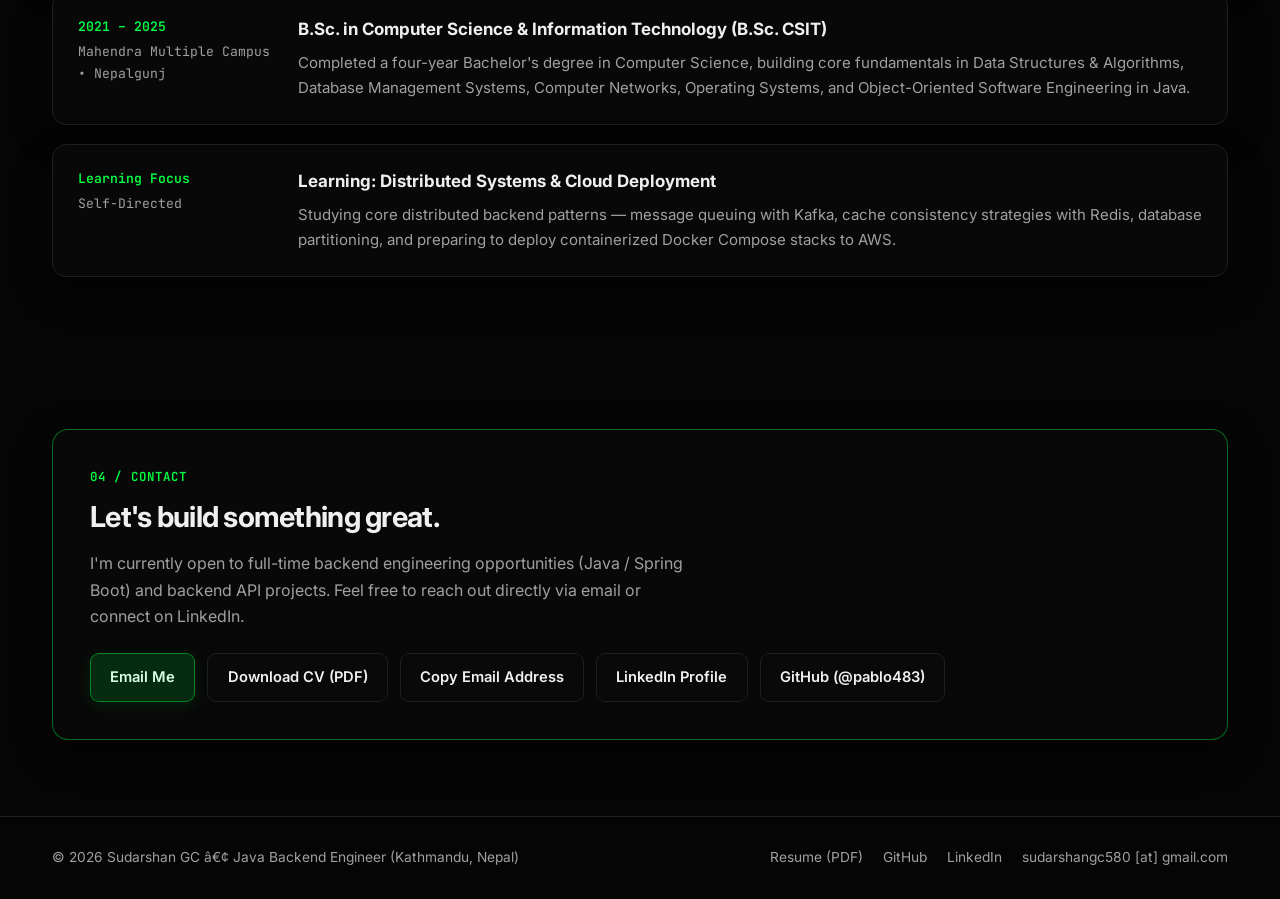
==== commit cbcf7db3: "Remove replay button and style hero dashboard in Chad Bercea minimalist monochrome aesthetic" ====
--- a/index.html
+++ b/index.html
@@ -18,7 +18,7 @@
   <link
     href="https://fonts.googleapis.com/css2?family=Instrument+Serif:ital@0;1&amp;family=Inter:wght@400;500;600;700;800&amp;family=JetBrains+Mono:wght@400;500;600&amp;display=swap"
     rel="stylesheet" />
-  <link rel="stylesheet" href="styles.css?v=20261119d" />
+  <link rel="stylesheet" href="styles.css?v=20261119e" />
   <script>
     (function () {
       try {
@@ -167,34 +167,33 @@
           </div>
         </div>
 
-        <!-- Interactive Backend Telemetry & Request Trace Inspector (APM Console Style — Steady, No 3D Tilt) -->
+        <!-- Interactive Backend Telemetry Console (Chad Bercea Minimalist Monochrome Style — No Replay Button, Steady) -->
         <aside class="terminal-card reveal" style="--delay: 120ms"
           aria-label="Interactive Backend Request Trace">
           <div class="terminal-bar">
-            <div class="apm-brand">
+            <div class="terminal-url-bar">
               <span class="apm-dot" aria-hidden="true"></span>
-              <span class="apm-name">API Telemetry</span>
-              <span class="apm-sep">/</span>
-              <span class="terminal-title">request-trace</span>
-            </div>
-            <div class="terminal-bar-actions">
-              <span class="trace-status-pill" id="trace-status-pill">200 OK &bull; 11.4ms</span>
-              <button type="button" class="trace-replay-btn" id="trace-replay-btn" title="Replay request trace">
-                &#8635; Replay
+              <span class="terminal-title">pablo483.github.io/api-telemetry</span>
+            </div>
+            <span class="trace-status-pill" id="trace-status-pill">200 OK &bull; 11.4ms</span>
+          </div>
+
+          <div class="preview-hero-strip">
+            <div class="preview-headline">
+              <span class="preview-headline-year">2026 // BACKEND ARCHITECTURE</span>
+              <span class="preview-headline-title">Spring Boot <em>pipeline</em></span>
+            </div>
+            <div class="terminal-tabs" role="tablist" aria-label="Select sample API pipeline">
+              <button type="button" class="term-tab active" data-trace="saas" role="tab" aria-selected="true">
+                Inventory SaaS
               </button>
-            </div>
-          </div>
-
-          <div class="terminal-tabs" role="tablist" aria-label="Select sample API pipeline">
-            <button type="button" class="term-tab active" data-trace="saas" role="tab" aria-selected="true">
-              <span class="http-method get">GET</span> Inventory SaaS
-            </button>
-            <button type="button" class="term-tab" data-trace="kafka" role="tab" aria-selected="false">
-              <span class="http-method get">GET</span> Kafka + Redis
-            </button>
-            <button type="button" class="term-tab" data-trace="auth" role="tab" aria-selected="false">
-              <span class="http-method post">POST</span> Cookie JWT
-            </button>
+              <button type="button" class="term-tab" data-trace="kafka" role="tab" aria-selected="false">
+                Kafka + Redis
+              </button>
+              <button type="button" class="term-tab" data-trace="auth" role="tab" aria-selected="false">
+                Cookie JWT
+              </button>
+            </div>
           </div>
 
           <div class="trace-meta-strip">
@@ -204,12 +203,12 @@
           </div>
 
           <div class="terminal-body" id="terminal-body">
-            <!-- Populated dynamically by script.js with animated waterfall spans -->
+            <!-- Populated dynamically by script.js -->
           </div>
 
           <div class="trace-response-box">
             <div class="trace-response-head">
-              <span>RESPONSE PAYLOAD (JSON)</span>
+              <span>$ response --json</span>
               <span id="trace-size-label">184 B</span>
             </div>
             <pre class="trace-json" id="trace-json">{ "tenant": "org_nepal", "cache": "HIT", "items": 142, "status": "OK" }</pre>
--- a/styles.css
+++ b/styles.css
@@ -684,164 +684,137 @@
   gap: 0.7rem;
 }
 
-/* Interactive Hero Backend APM Telemetry Console (Steady, Modern Dashboard — No Mac Dots, No 3D Wobble) */
+/* Interactive Hero Backend Console (Chad Bercea Minimalist Monochrome Style) */
 .terminal-card {
-  background: #090909;
-  color: #e5e5e5;
-  border: 1px solid #222222;
-  border-top: 2px solid var(--accent);
-  border-radius: 6px;
-  box-shadow: 0 18px 42px rgba(0, 0, 0, 0.55);
+  background: var(--bg-elevated);
+  color: var(--text);
+  border: 1px solid var(--border);
+  border-radius: 0;
+  box-shadow: var(--shadow);
   overflow: hidden;
-  font-family: "Inter", -apple-system, BlinkMacSystemFont, "Segoe UI", sans-serif;
-  transition: border-color 0.2s ease, box-shadow 0.2s ease;
+  font-family: "JetBrains Mono", monospace;
+  transition: border-color 250ms ease, box-shadow 250ms ease;
 }
 
 .terminal-card:hover {
-  border-color: rgba(0, 255, 65, 0.45);
-  box-shadow: 0 20px 46px rgba(0, 0, 0, 0.65), 0 0 24px rgba(0, 255, 65, 0.08);
+  border-color: var(--accent);
+  box-shadow: 0 8px 32px rgba(0, 255, 65, 0.14);
 }
 
 .terminal-bar {
   display: flex;
   align-items: center;
   justify-content: space-between;
-  gap: 0.6rem;
-  padding: 0.72rem 1rem;
-  background: #101010;
-  border-bottom: 1px solid #1e1e1e;
-}
-
-.apm-brand {
+  gap: 0.75rem;
+  padding: 0.6rem 0.9rem;
+  background: var(--tag-bg);
+  border-bottom: 1px solid var(--border);
+}
+
+.terminal-url-bar {
+  flex: 1;
+  min-width: 0;
   display: flex;
   align-items: center;
   gap: 0.45rem;
-  min-width: 0;
+  background: var(--bg);
+  padding: 0.28rem 0.6rem;
+  border: 1px solid var(--border);
 }
 
 .apm-dot {
-  width: 7px;
-  height: 7px;
+  width: 6px;
+  height: 6px;
   border-radius: 50%;
   background: var(--accent);
-  box-shadow: 0 0 8px var(--accent);
   flex-shrink: 0;
 }
 
-.apm-name {
-  font-size: 0.78rem;
-  font-weight: 700;
-  color: #f5f5f5;
-  letter-spacing: -0.01em;
-  white-space: nowrap;
-}
-
-.apm-sep {
-  color: #444444;
-  font-size: 0.78rem;
-}
-
 .terminal-title {
-  font-size: 0.75rem;
-  font-weight: 500;
-  color: #888888;
-  letter-spacing: 0.01em;
+  font-family: "JetBrains Mono", monospace;
+  font-size: 0.6875rem;
+  color: var(--text-muted);
   overflow: hidden;
   text-overflow: ellipsis;
   white-space: nowrap;
 }
 
-.terminal-bar-actions {
-  display: flex;
-  align-items: center;
-  gap: 0.45rem;
-  flex-shrink: 0;
-}
-
 .trace-status-pill {
   font-family: "JetBrains Mono", monospace;
   font-size: 0.65rem;
   font-weight: 600;
-  color: #00ff41;
-  background: rgba(0, 255, 65, 0.1);
-  border: 1px solid rgba(0, 255, 65, 0.3);
-  padding: 0.18rem 0.5rem;
-  border-radius: 4px;
+  color: var(--accent);
+  background: var(--accent-soft);
+  border: 1px solid var(--accent);
+  padding: 0.22rem 0.5rem;
   white-space: nowrap;
 }
 
-.trace-replay-btn {
-  font-family: "Inter", sans-serif;
-  font-size: 0.7rem;
-  font-weight: 600;
-  color: #e5e5e5;
-  background: #1a1a1a;
-  border: 1px solid #2e2e2e;
-  padding: 0.2rem 0.58rem;
-  border-radius: 4px;
+.preview-hero-strip {
+  display: flex;
+  flex-direction: column;
+  gap: 0.85rem;
+  padding: 1rem 1rem 0.85rem;
+  background: var(--bg-elevated);
+  border-bottom: 1px solid var(--border);
+}
+
+.preview-headline {
+  display: flex;
+  flex-direction: column;
+  gap: 0.15rem;
+}
+
+.preview-headline-year {
+  font-family: "JetBrains Mono", monospace;
+  font-size: 0.68rem;
+  color: var(--accent);
+  letter-spacing: 0.1em;
+  text-transform: uppercase;
+}
+
+.preview-headline-title {
+  font-family: "Instrument Serif", Georgia, serif;
+  font-size: 1.7rem;
+  font-weight: 400;
+  color: var(--text);
+  line-height: 1.08;
+}
+
+.preview-headline-title em {
+  font-style: italic;
+  color: var(--text-muted);
+}
+
+.terminal-tabs {
+  display: flex;
+  flex-wrap: wrap;
+  gap: 0.4rem;
+}
+
+.term-tab {
+  font-family: "JetBrains Mono", monospace;
+  font-size: 0.68rem;
+  text-transform: uppercase;
+  letter-spacing: 0.05em;
+  padding: 0.34rem 0.68rem;
+  border-radius: 0;
+  border: 1px solid var(--border);
+  background: transparent;
+  color: var(--text-muted);
   cursor: pointer;
-  transition: all 0.16s ease;
-}
-
-.trace-replay-btn:hover {
-  color: #050505;
-  background: #00ff41;
-  border-color: #00ff41;
-}
-
-.terminal-tabs {
-  display: flex;
-  flex-wrap: wrap;
-  gap: 0.35rem;
-  padding: 0.52rem 0.9rem;
-  background: #0c0c0c;
-  border-bottom: 1px solid #1b1b1b;
-}
-
-.term-tab {
-  display: inline-flex;
-  align-items: center;
-  gap: 0.4rem;
-  font-family: "Inter", sans-serif;
-  font-size: 0.74rem;
-  font-weight: 500;
-  padding: 0.34rem 0.68rem;
-  border-radius: 5px;
-  border: 1px solid transparent;
-  background: transparent;
-  color: #8e8e8e;
-  cursor: pointer;
-  transition: all 0.16s ease;
+  transition: all 150ms ease;
 }
 
 .term-tab:hover {
-  color: #f5f5f5;
-  background: rgba(255, 255, 255, 0.05);
+  border-color: var(--text-muted);
+  color: var(--text);
 }
 
 .term-tab.active {
-  color: #ffffff;
-  background: #171717;
-  border-color: rgba(0, 255, 65, 0.45);
-}
-
-.http-method {
-  font-family: "JetBrains Mono", monospace;
-  font-size: 0.6rem;
-  font-weight: 700;
-  padding: 0.08rem 0.32rem;
-  border-radius: 3px;
-  letter-spacing: 0.04em;
-}
-
-.http-method.get {
-  background: rgba(0, 255, 65, 0.14);
-  color: #00ff41;
-}
-
-.http-method.post {
-  background: rgba(251, 191, 36, 0.16);
-  color: #fbbf24;
+  color: var(--accent);
+  background: var(--accent-soft);
+  border-color: var(--accent);
 }
 
 .trace-meta-strip {
@@ -850,28 +823,28 @@
   justify-content: space-between;
   flex-wrap: wrap;
   gap: 0.5rem;
-  padding: 0.44rem 1rem;
-  background: #0d0d0d;
-  border-bottom: 1px solid #1a1a1a;
-  font-family: "JetBrains Mono", monospace;
-  font-size: 0.66rem;
-  color: #787878;
+  padding: 0.45rem 1rem;
+  background: var(--bg);
+  border-bottom: 1px solid var(--border);
+  font-family: "JetBrains Mono", monospace;
+  font-size: 0.65rem;
+  color: var(--text-muted);
 }
 
 .trace-cache-hit {
-  color: #00ff41;
+  color: var(--accent);
   font-weight: 600;
 }
 
 .terminal-body {
   padding: 0.9rem 1rem;
-  min-height: 196px;
+  min-height: 186px;
   display: flex;
   flex-direction: column;
-  gap: 0.56rem;
-  font-size: 0.75rem;
+  gap: 0.55rem;
+  font-size: 0.72rem;
   line-height: 1.45;
-  background: #070707;
+  background: var(--bg);
 }
 
 .term-line {
@@ -909,45 +882,42 @@
 
 .term-line.cmd {
   font-family: "JetBrains Mono", monospace;
-  font-size: 0.71rem;
-  color: #e5e5e5;
-  font-weight: 500;
+  font-size: 0.7rem;
+  color: var(--text);
   padding: 0.38rem 0.6rem;
-  margin-bottom: 0.2rem;
-  background: #111111;
-  border: 1px solid #1e1e1e;
-  border-radius: 4px;
+  margin-bottom: 0.15rem;
+  background: var(--bg-elevated);
+  border: 1px solid var(--border);
   overflow-x: auto;
   white-space: nowrap;
 }
 
 .term-line .prompt {
-  color: #00ff41;
+  color: var(--accent);
   margin-right: 0.35rem;
 }
 
 .term-line.step {
   display: grid;
-  grid-template-columns: 60px 1fr 78px 46px;
+  grid-template-columns: 60px 1fr 74px 44px;
   align-items: center;
   gap: 0.5rem;
-  color: #d4d4d4;
+  color: var(--text-muted);
 }
 
 .step-text {
-  font-family: "Inter", sans-serif;
+  font-family: "JetBrains Mono", monospace;
   overflow: hidden;
   text-overflow: ellipsis;
   white-space: nowrap;
-  font-size: 0.74rem;
-  color: #d4d4d4;
+  font-size: 0.68rem;
+  color: var(--text);
 }
 
 .span-track {
   position: relative;
-  height: 6px;
-  background: #171717;
-  border-radius: 3px;
+  height: 5px;
+  background: var(--tag-bg);
   overflow: hidden;
 }
 
@@ -955,21 +925,18 @@
   position: absolute;
   top: 0;
   bottom: 0;
-  border-radius: 3px;
-  background: #00ff41;
-  box-shadow: 0 0 8px rgba(0, 255, 65, 0.45);
+  background: var(--accent);
   transform-origin: left center;
   animation: spanGrow 0.45s cubic-bezier(0.22, 1, 0.36, 1) forwards;
 }
 
 .span-bar.cache {
-  background: #c084fc;
-  box-shadow: 0 0 8px rgba(192, 132, 252, 0.45);
+  background: var(--accent);
+  opacity: 0.75;
 }
 
 .span-bar.warn {
-  background: #fbbf24;
-  box-shadow: 0 0 8px rgba(251, 191, 36, 0.45);
+  background: #ffb800;
 }
 
 @keyframes spanGrow {
@@ -984,8 +951,8 @@
 .step-ms {
   font-family: "JetBrains Mono", monospace;
   text-align: right;
-  font-size: 0.66rem;
-  color: #8a8a8a;
+  font-size: 0.65rem;
+  color: var(--text-muted);
   font-variant-numeric: tabular-nums;
 }
 
@@ -994,34 +961,35 @@
 .badge-http {
   font-family: "JetBrains Mono", monospace;
   text-align: center;
-  font-size: 0.61rem;
+  font-size: 0.6rem;
+  font-weight: 600;
+  padding: 0.14rem 0.32rem;
+  letter-spacing: 0.04em;
+  background: var(--tag-bg);
+  border: 1px solid var(--border);
+  color: var(--text-muted);
+}
+
+.badge-ok {
+  color: var(--accent);
+  border-color: var(--accent);
+}
+
+.badge-cache {
+  color: var(--text);
+  border-color: var(--text-muted);
+}
+
+.badge-http {
+  color: var(--bg);
+  background: var(--accent);
+  border-color: var(--accent);
   font-weight: 700;
-  padding: 0.14rem 0.34rem;
-  border-radius: 3px;
-  letter-spacing: 0.03em;
-}
-
-.badge-ok {
-  background: rgba(0, 255, 65, 0.14);
-  color: #00ff41;
-  border: 1px solid rgba(0, 255, 65, 0.25);
-}
-
-.badge-cache {
-  background: rgba(168, 85, 247, 0.16);
-  color: #c084fc;
-  border: 1px solid rgba(192, 132, 252, 0.28);
-}
-
-.badge-http {
-  background: rgba(0, 255, 65, 0.2);
-  color: #7dff9b;
-  border: 1px solid rgba(0, 255, 65, 0.4);
 }
 
 .trace-response-box {
-  background: #0c0c0c;
-  border-top: 1px solid #1a1a1a;
+  background: var(--bg-elevated);
+  border-top: 1px solid var(--border);
   padding: 0.55rem 1rem 0.65rem;
 }
 
@@ -1029,19 +997,18 @@
   display: flex;
   align-items: center;
   justify-content: space-between;
-  font-family: "Inter", sans-serif;
+  font-family: "JetBrains Mono", monospace;
   font-size: 0.62rem;
-  font-weight: 600;
-  letter-spacing: 0.07em;
-  color: #6b6b6b;
-  margin-bottom: 0.32rem;
+  letter-spacing: 0.06em;
+  color: var(--text-muted);
+  margin-bottom: 0.3rem;
 }
 
 .trace-json {
   margin: 0;
   font-family: "JetBrains Mono", monospace;
   font-size: 0.68rem;
-  color: #a3e635;
+  color: var(--accent);
   white-space: nowrap;
   overflow-x: auto;
   line-height: 1.45;
@@ -1052,11 +1019,12 @@
   align-items: center;
   justify-content: space-between;
   gap: 0.5rem;
-  padding: 0.58rem 1rem;
-  font-size: 0.7rem;
-  color: #787878;
-  background: #101010;
-  border-top: 1px solid #1e1e1e;
+  padding: 0.55rem 1rem;
+  font-family: "JetBrains Mono", monospace;
+  font-size: 0.66rem;
+  color: var(--text-muted);
+  background: var(--tag-bg);
+  border-top: 1px solid var(--border);
 }
 
 .telemetry-pills {
@@ -1066,8 +1034,7 @@
 }
 
 .telemetry-chip strong {
-  font-family: "JetBrains Mono", monospace;
-  color: #f0f0f0;
+  color: var(--text);
   font-weight: 600;
 }
 
@@ -1075,8 +1042,7 @@
   display: inline-flex;
   align-items: center;
   gap: 0.4rem;
-  color: #a0a0a0;
-  font-weight: 500;
+  color: var(--text-muted);
 }
 
 .live-ping {
